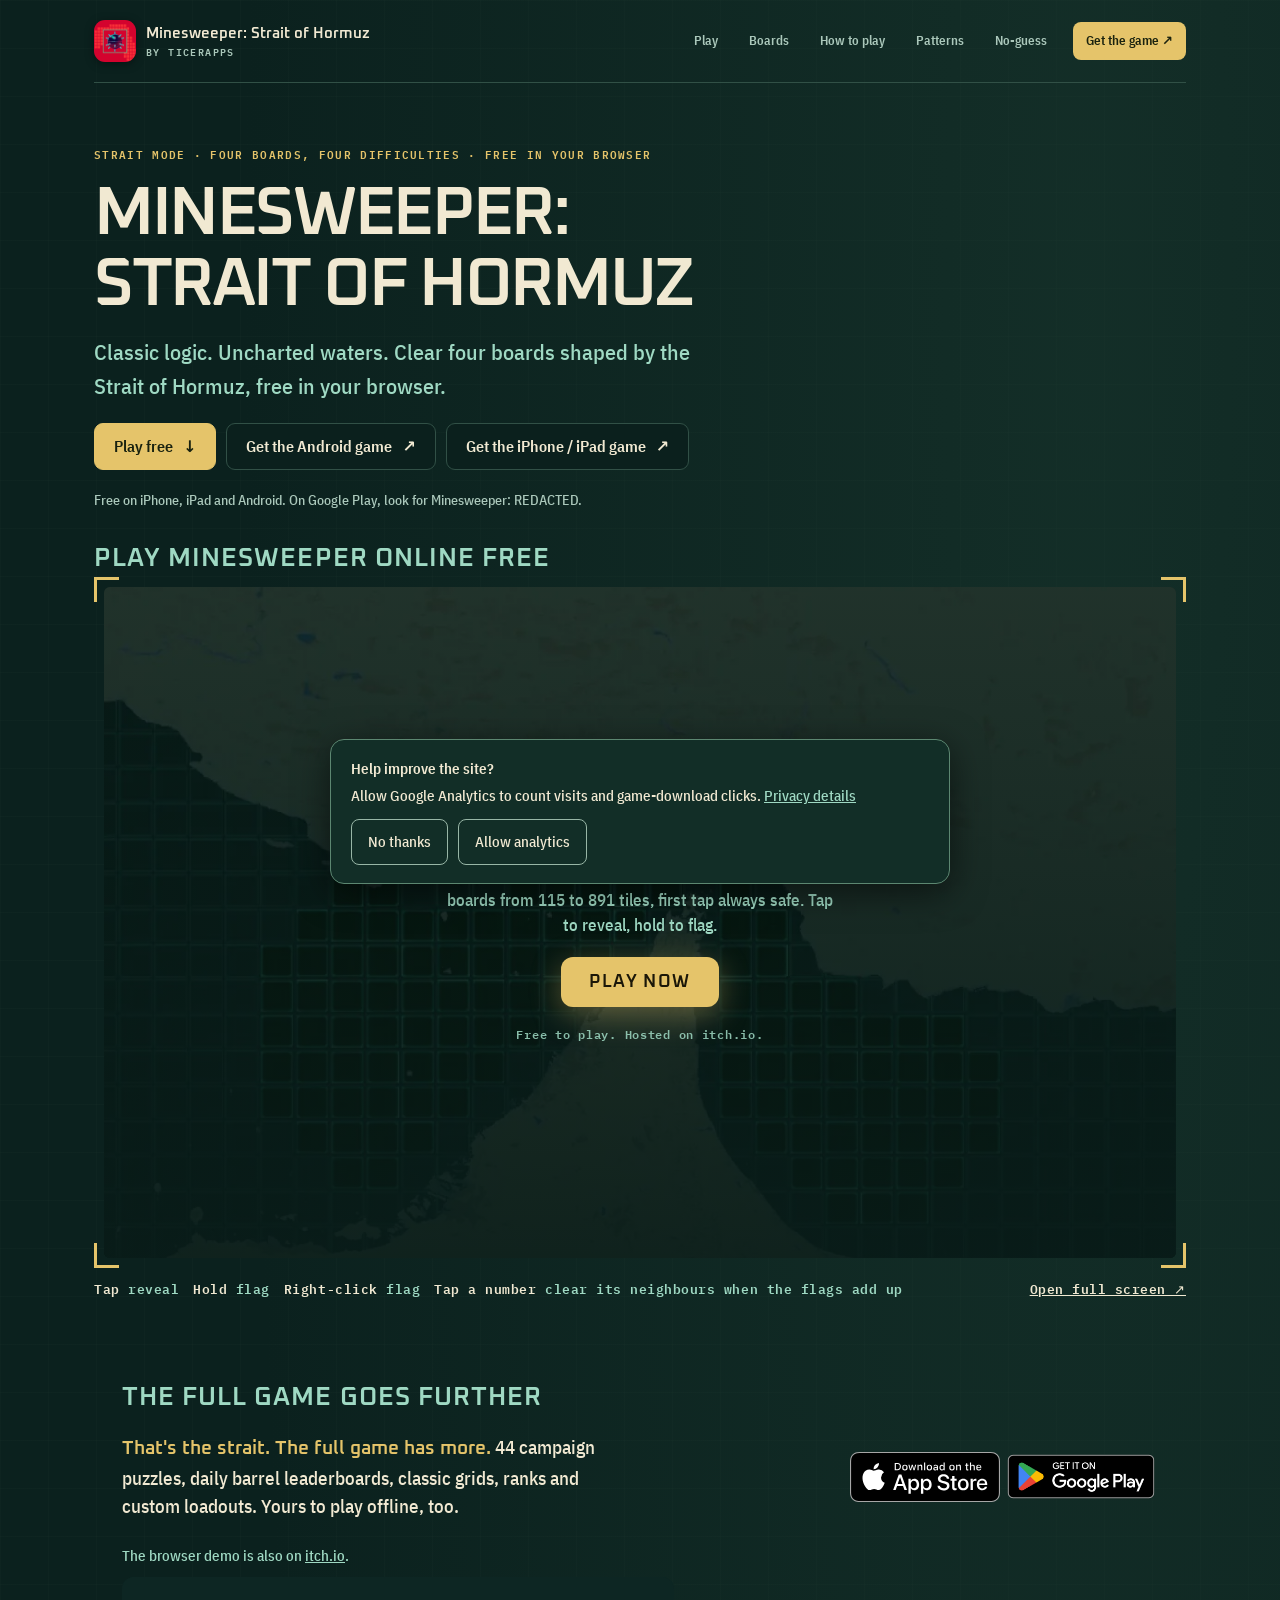
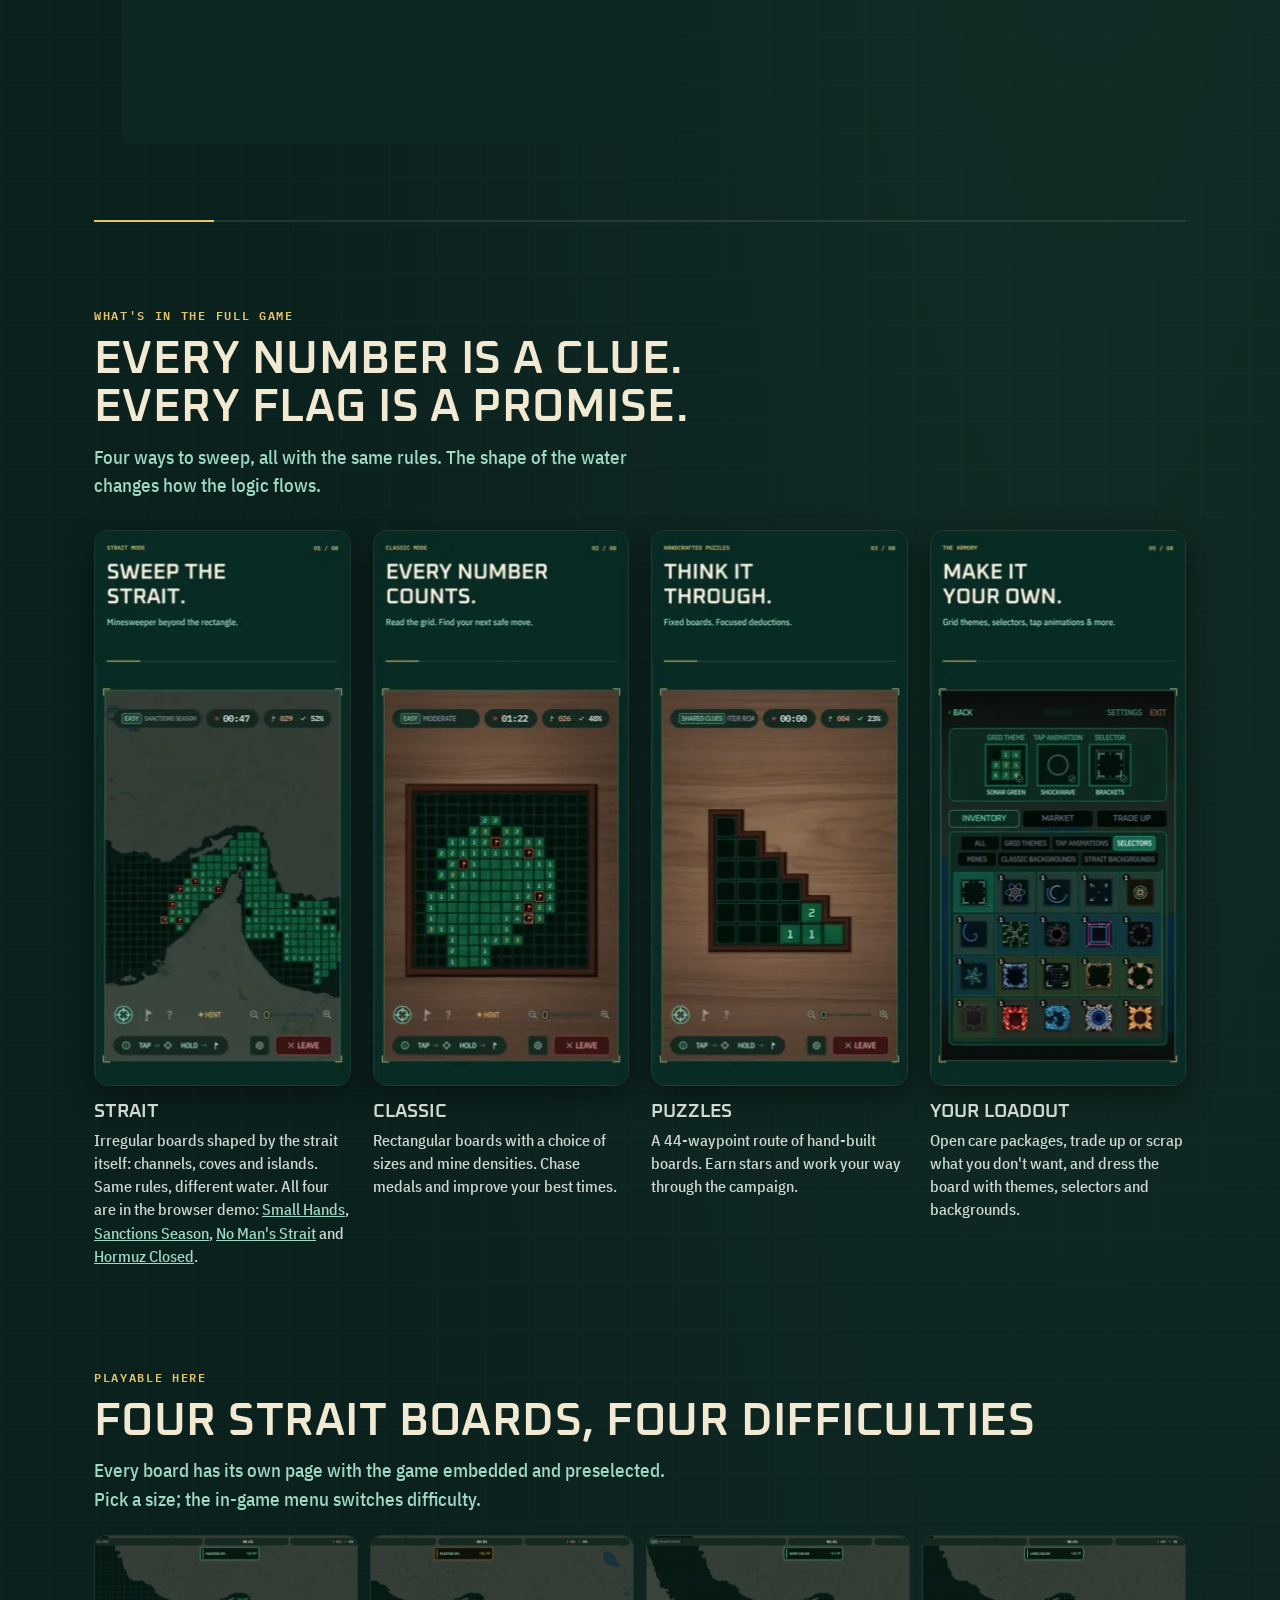
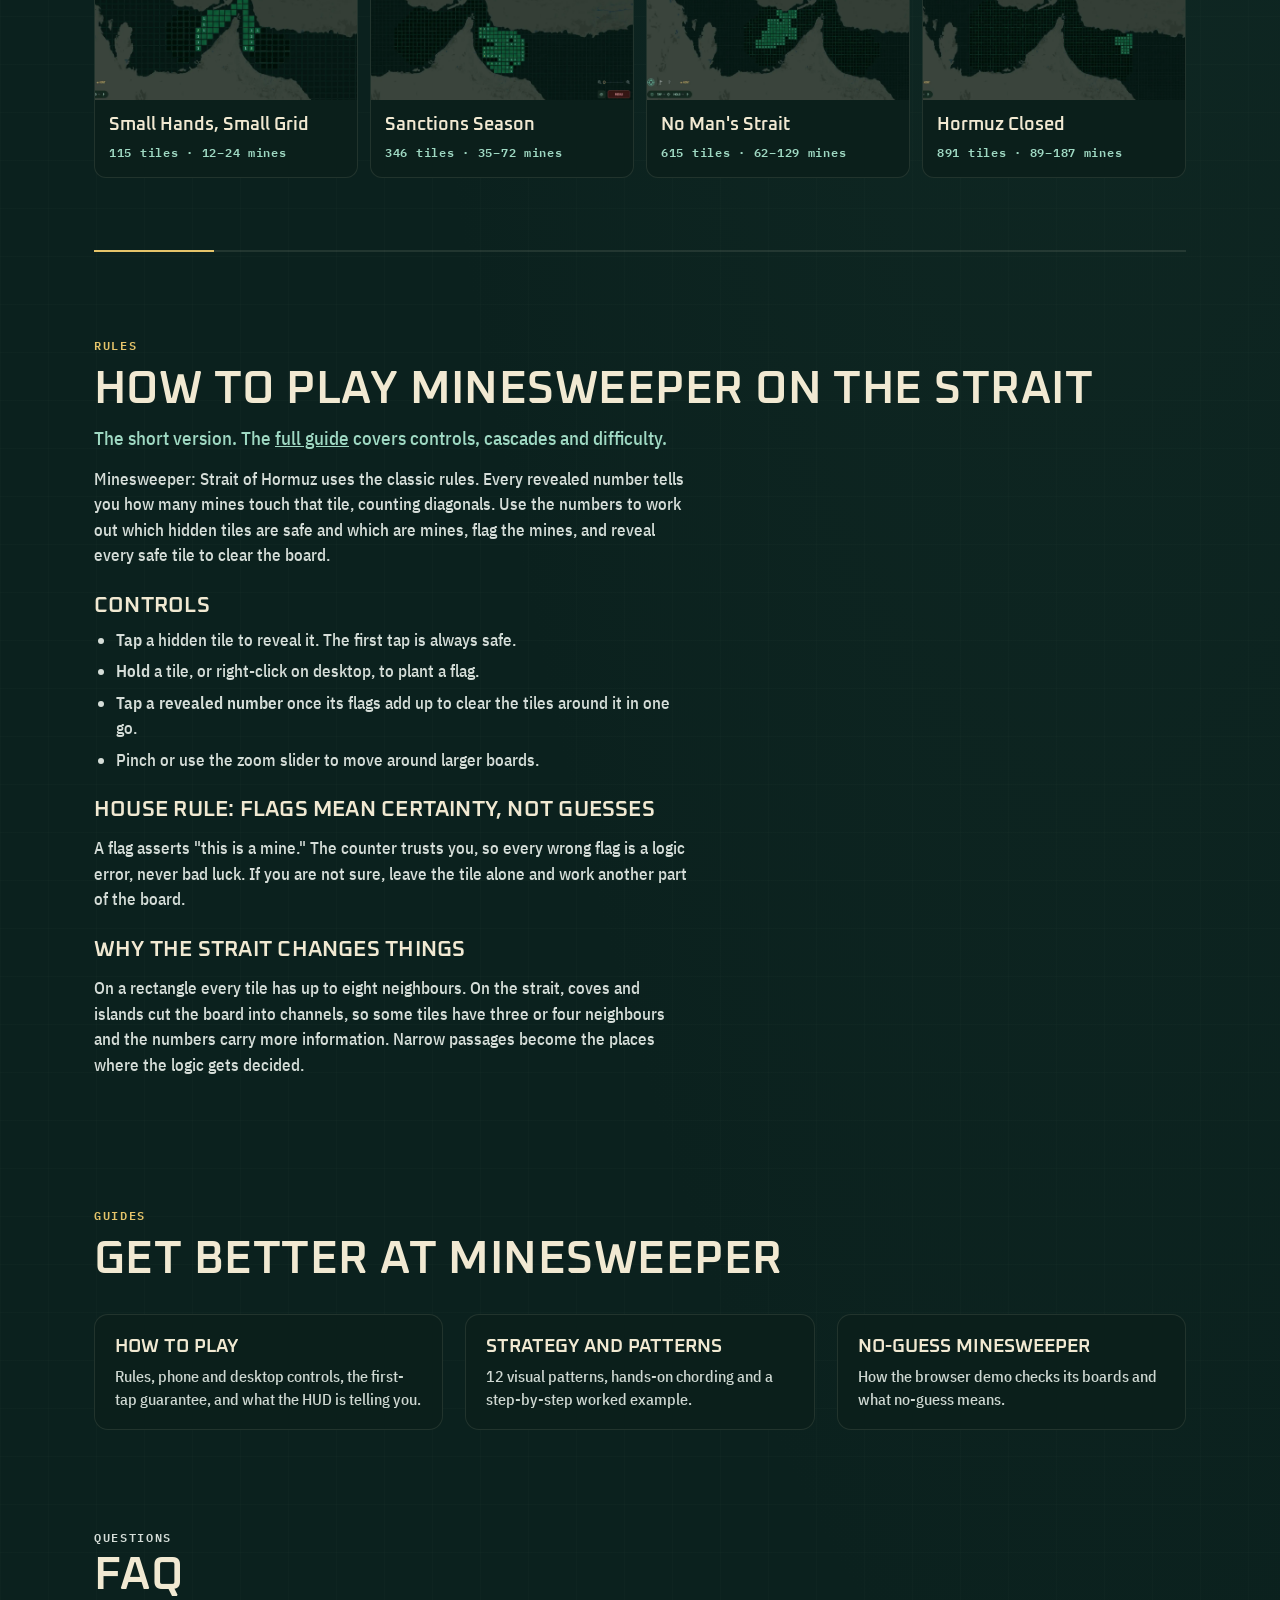
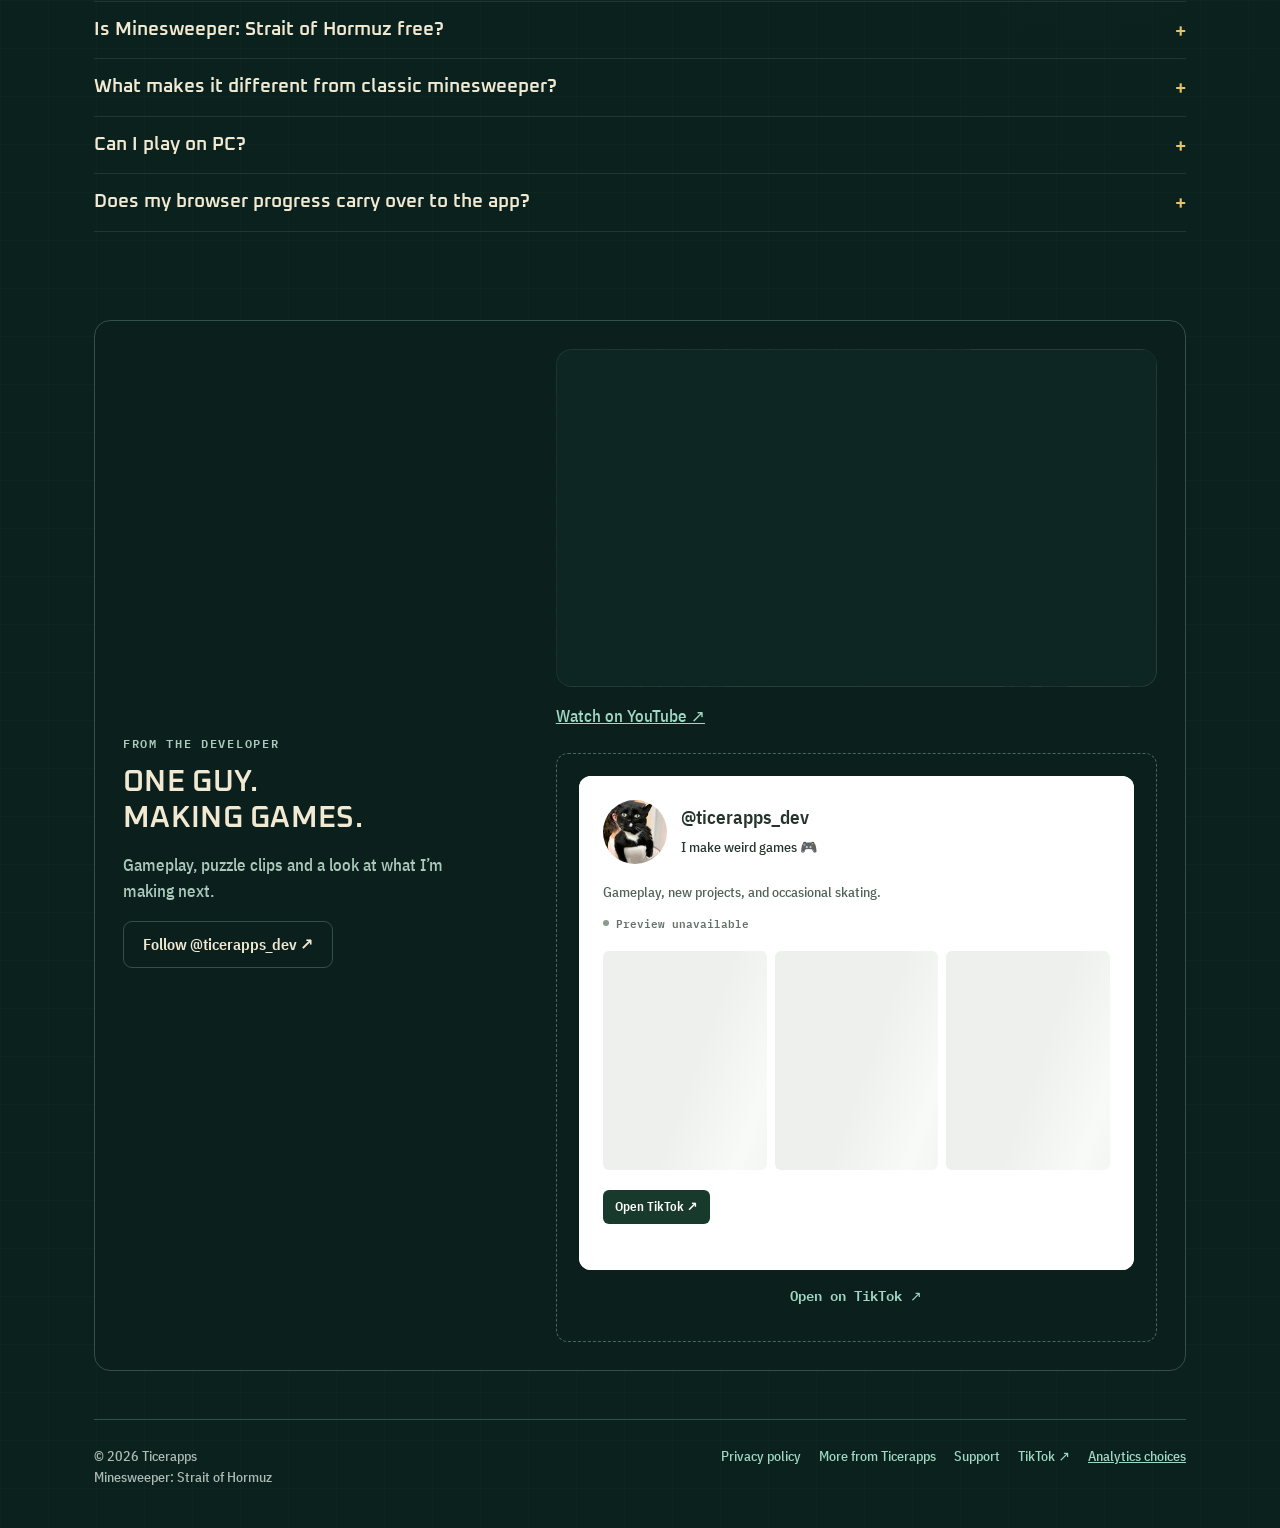
==== index.html @ 9e9d5099 "Restore live iOS downloads and add interactive strategy lessons" ====
<!doctype html>
<html lang="en">
<head>
<meta charset="utf-8">
<meta name="viewport" content="width=device-width, initial-scale=1, viewport-fit=cover">
<title>Minesweeper: Strait of Hormuz by Ticerapps – Play Free Online</title>
<meta name="description" content="Minesweeper: Strait of Hormuz is a minesweeper game with boards shaped by the real strait. Play all four strait boards free in your browser, then get the full game on iPhone, iPad or Android.">
<link rel="canonical" href="https://minesweeperstraitofhormuz.com/">
<meta name="robots" content="index, follow, max-image-preview:large">
<meta name="theme-color" content="#0d2623">
<link rel="icon" href="assets/icon-192.png" type="image/png">
<link rel="apple-touch-icon" href="assets/icon-192.png">
<meta property="og:type" content="website">
<meta property="og:site_name" content="Minesweeper: Strait of Hormuz">
<meta property="og:title" content="Minesweeper: Strait of Hormuz – Play Free Online">
<meta property="og:description" content="Minesweeper with boards shaped by the Strait of Hormuz. Play a board in your browser, then get the full game on iPhone, iPad or Android.">
<meta property="og:url" content="https://minesweeperstraitofhormuz.com/">
<meta property="og:image" content="https://minesweeperstraitofhormuz.com/assets/og-image.jpg">
<meta property="og:image:width" content="1200">
<meta property="og:image:height" content="586">
<meta name="twitter:card" content="summary_large_image">
<meta name="twitter:title" content="Minesweeper: Strait of Hormuz – Play Free Online">
<meta name="twitter:description" content="Minesweeper with boards shaped by the Strait of Hormuz. Play in your browser, then get the full game on iPhone, iPad or Android.">
<meta name="twitter:image" content="https://minesweeperstraitofhormuz.com/assets/og-image.jpg">

<meta name="google-adsense-account" content="ca-pub-9806107692884322">
<script defer src="/assets/ads.js"></script>
<link rel="preload" as="image" href="assets/demo-poster.webp" fetchpriority="high">

<script type="application/ld+json">{"@context": "https://schema.org", "@graph": [{"@type": ["VideoGame", "SoftwareApplication"], "@id": "https://minesweeperstraitofhormuz.com/#game", "name": "Minesweeper: Strait of Hormuz", "alternateName": "Minesweeper Strait of Hormuz", "url": "https://minesweeperstraitofhormuz.com/", "image": "https://minesweeperstraitofhormuz.com/assets/og-image.jpg", "description": "A minesweeper game with irregular boards shaped by the channels, coves and islands of the Strait of Hormuz, plus classic rectangular boards, a 44-puzzle route and daily and weekly challenges.", "genre": ["Puzzle", "Logic", "Board"], "gamePlatform": ["iOS", "Android", "Web browser"], "applicationCategory": "GameApplication", "operatingSystem": "iOS, Android, Web", "playMode": "SinglePlayer", "author": {"@type": "Organization", "name": "Ticerapps", "url": "https://ticerapps.github.io/"}, "publisher": {"@type": "Organization", "name": "Ticerapps"}, "offers": [{"@type": "Offer", "price": "0", "priceCurrency": "USD", "availability": "https://schema.org/InStock", "url": "https://play.google.com/store/apps/details?id=com.ticer.minesweeperstraitofhormuz", "category": "Android"}, {"@type": "Offer", "price": "0", "priceCurrency": "USD", "availability": "https://schema.org/InStock", "url": "https://btror.itch.io/minesweeper-strait-of-hormuz", "category": "Web browser"}, {"@type": "Offer", "price": "0", "priceCurrency": "USD", "availability": "https://schema.org/InStock", "url": "https://apps.apple.com/app/id6795665498", "category": "iOS"}], "sameAs": ["https://btror.itch.io/minesweeper-strait-of-hormuz", "https://play.google.com/store/apps/details?id=com.ticer.minesweeperstraitofhormuz", "https://apps.apple.com/app/id6795665498"]}, {"@type": "WebPage", "@id": "https://minesweeperstraitofhormuz.com/#webpage", "url": "https://minesweeperstraitofhormuz.com/", "name": "Minesweeper: Strait of Hormuz by Ticerapps \u2013 Play Free Online", "isPartOf": {"@id": "https://minesweeperstraitofhormuz.com/#website"}, "about": {"@id": "https://minesweeperstraitofhormuz.com/#game"}, "primaryImageOfPage": "https://minesweeperstraitofhormuz.com/assets/og-image.jpg", "breadcrumb": {"@id": "https://minesweeperstraitofhormuz.com/#breadcrumb"}}, {"@type": "BreadcrumbList", "@id": "https://minesweeperstraitofhormuz.com/#breadcrumb", "itemListElement": [{"@type": "ListItem", "position": 1, "name": "Home", "item": "https://minesweeperstraitofhormuz.com/"}]}, {"@type": "WebSite", "@id": "https://minesweeperstraitofhormuz.com/#website", "url": "https://minesweeperstraitofhormuz.com/", "name": "Minesweeper: Strait of Hormuz", "publisher": {"@type": "Organization", "name": "Ticerapps"}}, {"@type": "FAQPage", "mainEntity": [{"@type": "Question", "name": "Is Minesweeper: Strait of Hormuz free?", "acceptedAnswer": {"@type": "Answer", "text": "Yes. The browser board on this page is free, and the full game is a free download on iPhone, iPad and Android. The mobile game shows ads between matches, with a one-time Remove Ads purchase and optional cosmetics."}}, {"@type": "Question", "name": "What makes it different from classic minesweeper?", "acceptedAnswer": {"@type": "Answer", "text": "Strait mode plays on irregular boards shaped by the real coastline of the Strait of Hormuz. The rules are the same as classic minesweeper, but the shape of the water changes how the logic flows. Classic rectangular boards are included too."}}, {"@type": "Question", "name": "Can I play Minesweeper: Strait of Hormuz on PC?", "acceptedAnswer": {"@type": "Answer", "text": "All four strait boards run in any modern desktop or mobile browser on this page. The full game with classic boards, puzzles and challenges is available on Google Play and the App Store."}}]}]}</script>
<style>
:root{
  --bg:#0d2623;--bg-deep:#091c19;--panel:#0b1f1b;--line:rgba(236,228,205,.10);
  --cream:#f1e9d2;--mint:#9fd9c3;--gold:#e5c46a;--flag:#ff6a3d;--alert:#c84b3a;
  --display:"Oxanium",system-ui,sans-serif;
  --body:"IBM Plex Sans Condensed","Arial Narrow",system-ui,sans-serif;
  --mono:"IBM Plex Mono",ui-monospace,Menlo,monospace;
  color-scheme:dark;
}
*{box-sizing:border-box}
html{scroll-behavior:smooth}
body{margin:0;background:var(--bg);color:var(--cream);font-family:var(--body);font-size:17px;line-height:1.5;
  background-image:linear-gradient(rgba(159,217,195,.045) 1px,transparent 1px),linear-gradient(90deg,rgba(159,217,195,.045) 1px,transparent 1px);background-size:36px 36px}
a{color:var(--mint)}
img{max-width:100%;height:auto}
.wrap{max-width:1040px;margin:0 auto;padding-inline:16px}
h1,h2,h3{font-family:var(--display);text-wrap:balance;margin:0;line-height:1.05;letter-spacing:.01em}
.eyebrow{font-family:var(--mono);font-size:12px;letter-spacing:.14em;text-transform:uppercase;color:var(--gold);font-weight:600}
.rule{height:2px;background:var(--line);position:relative;margin:28px 0}
.rule::before{content:"";position:absolute;left:0;top:0;width:120px;height:2px;background:var(--gold)}
.skip{position:absolute;left:-999px;top:0;background:var(--gold);color:#000;padding:8px 12px}
.skip:focus{left:16px;z-index:10}

.top{display:flex;align-items:center;justify-content:space-between;gap:16px;padding-block:14px;border-bottom:1px solid var(--line)}
.brand{display:flex;align-items:center;gap:12px;text-decoration:none;color:var(--cream)}
.brand img{width:40px;height:40px;border-radius:9px;box-shadow:0 2px 10px rgba(0,0,0,.4)}
.brand b{font-family:var(--display);font-size:17px;line-height:1.1;display:block}
.brand small{font-family:var(--mono);font-size:11px;letter-spacing:.12em;color:var(--mint);text-transform:uppercase}
.nav{display:flex;gap:18px;font-family:var(--mono);font-size:12px;letter-spacing:.1em;text-transform:uppercase}
.nav a{color:var(--cream);text-decoration:none;opacity:.8}
.nav a:hover,.nav a:focus-visible{opacity:1;color:var(--gold);outline:none}
@media (max-width:600px){.nav{display:none}}

.hero{padding-block:40px 20px}
.hero h1{font-size:clamp(40px,7vw,78px);font-weight:700;text-transform:uppercase}
.h2-inline{font-size:clamp(20px,2.6vw,26px);text-transform:uppercase;letter-spacing:.04em;color:var(--mint);margin:22px 0 4px;grid-column:1/-1}
.hero p.lead{font-size:clamp(18px,2.4vw,23px);color:var(--mint);margin:14px 0 0;max-width:40ch}

/* game frame */
.game{margin-top:26px}
.bracket{position:relative;padding:10px}
.bracket::before,.bracket::after,.bracket i::before,.bracket i::after{content:"";position:absolute;width:22px;height:22px;border:3px solid var(--gold);pointer-events:none}
.bracket::before{left:0;top:0;border-right:0;border-bottom:0}
.bracket::after{right:0;top:0;border-left:0;border-bottom:0}
.bracket i::before{left:0;bottom:0;border-right:0;border-top:0}
.bracket i::after{right:0;bottom:0;border-left:0;border-top:0}
.frame{position:relative;background:var(--bg-deep);border-radius:6px;overflow:hidden;aspect-ratio:750/470;max-width:100%}
@media (max-width:700px){.frame{aspect-ratio:auto;height:min(78vh,620px)}}
.frame iframe{position:absolute;inset:0;width:100%;height:100%;border:0;display:block;background:var(--bg-deep)}
.poster{position:absolute;inset:0;display:flex;flex-direction:column;align-items:center;justify-content:center;gap:18px;background:center/cover no-repeat url("assets/demo-poster.webp");text-align:center;padding:24px}
.poster::before{content:"";position:absolute;inset:0;background:linear-gradient(180deg,rgba(9,28,25,.35),rgba(9,28,25,.85))}
.poster>*{position:relative}
.poster h2{font-size:clamp(22px,4vw,34px);text-transform:uppercase}
.poster p{margin:0;color:var(--mint);max-width:44ch}
.play{font:700 18px/1 var(--display);letter-spacing:.08em;text-transform:uppercase;background:var(--gold);color:#1b1708;border:0;border-radius:12px;padding:16px 28px;cursor:pointer;box-shadow:0 8px 30px rgba(229,196,106,.35)}
.play:hover,.play:focus-visible{background:#f0d57f;outline:none}
.play:focus-visible{box-shadow:0 0 0 3px var(--mint)}
.poster small{font-family:var(--mono);font-size:12px;letter-spacing:.06em;color:var(--mint);opacity:.85}
.under{display:flex;justify-content:space-between;align-items:center;gap:12px;flex-wrap:wrap;margin-top:12px;font-family:var(--mono);font-size:13px;letter-spacing:.04em;color:var(--mint)}
.under a{color:var(--cream)}
.under .legend{display:flex;gap:14px;flex-wrap:wrap}
.under .legend b{color:var(--cream);font-weight:600}

/* store */
.cta{margin-top:34px;display:grid;gap:18px;grid-template-columns:1fr auto;align-items:center}
@media (max-width:720px){.cta{grid-template-columns:1fr}}
.cta p{margin:0;font-size:19px;max-width:50ch}
.cta p b{color:var(--gold);font-family:var(--display)}
.badges{display:flex;gap:4px;flex-wrap:wrap;align-items:center}
.itch{grid-column:1/-1;margin-top:6px}
.itch p{font-size:15px;margin:0 0 10px;color:var(--mint)}
.itch iframe{display:block;border:0;max-width:100%;border-radius:8px;background:var(--panel)}
.store-badge{display:inline-flex;align-items:center}
.store-badge img{display:block;height:50px;width:auto;max-width:none;flex:none}
.store-badge img[src$=".png"]{width:168px;height:65px;margin:-7px}
.store-badge:focus-visible{outline:2px solid var(--gold);outline-offset:2px;border-radius:8px}

section{padding-block:44px}
section h2{font-size:clamp(30px,5vw,46px);text-transform:uppercase;margin-top:6px}
.sub{color:var(--mint);font-size:19px;margin:10px 0 0;max-width:60ch}
.prose{max-width:66ch;color:#d5ddd8}
.prose p{margin:14px 0 0}
.prose h3{font-size:22px;text-transform:uppercase;margin-top:26px;color:var(--cream)}
.prose ol,.prose ul{margin:10px 0 0;padding-left:22px}
.prose li{margin-top:6px}
.feat{display:grid;gap:22px;grid-template-columns:repeat(auto-fit,minmax(200px,1fr));margin-top:30px}
.feat figure{margin:0;display:flex;flex-direction:column;gap:12px}
.feat img{width:100%;border-radius:14px;border:1px solid var(--line);box-shadow:0 10px 30px rgba(0,0,0,.45)}
.feat figcaption b{display:block;font-family:var(--display);font-size:19px;text-transform:uppercase;margin-bottom:3px}
.feat figcaption{color:#cfd8d2;font-size:16px;line-height:1.45}
.guides a{display:block;border:1px solid var(--line);background:var(--panel);border-radius:14px;padding:18px 20px;color:#cfd8d2;text-decoration:none;font-size:16px;line-height:1.45}
.guides a b{display:block;font-family:var(--display);font-size:19px;text-transform:uppercase;color:var(--cream);margin-bottom:4px}
.guides a:hover b{color:var(--gold)}
.faq details{border-top:1px solid var(--line);padding:14px 0}
.faq details:last-child{border-bottom:1px solid var(--line)}
.faq summary{cursor:pointer;font-family:var(--display);font-size:19px;list-style:none;display:flex;justify-content:space-between;gap:12px}
.faq summary::after{content:"+";color:var(--gold);font-family:var(--mono)}
.faq details[open] summary::after{content:"–"}
.faq p{margin:10px 0 0;color:#d5ddd8;max-width:70ch}
.boards{list-style:none;padding:0;margin:22px 0 0;display:grid;gap:12px;grid-template-columns:repeat(auto-fit,minmax(220px,1fr))}
.boards a{display:block;background:var(--panel);border:1px solid var(--line);border-radius:12px;overflow:hidden;text-decoration:none;color:inherit}
.boards a:hover,.boards a:focus-visible{border-color:var(--gold);outline:none}
.boards img{display:block;width:100%;height:auto;aspect-ratio:750/470;object-fit:cover}
.boards div{padding:12px 14px}
.boards b{display:block;font-family:var(--display);font-size:18px;color:var(--cream)}
.boards span{font-family:var(--mono);font-size:12px;letter-spacing:.06em;color:var(--mint)}
.ad{margin:28px auto 0;max-width:980px}
.ad.pending{height:0;margin:0 auto;overflow:hidden}
.ad ins{margin:0 auto}
.adsbygoogle[data-ad-status="unfilled"]{display:none!important}
footer{border-top:1px solid var(--line);padding-block:26px 40px;font-size:14px;color:#aebbb4;display:flex;justify-content:space-between;gap:16px;flex-wrap:wrap}
footer nav{display:flex;gap:16px;flex-wrap:wrap}
footer a{color:var(--mint);text-decoration:none}
footer a:hover{text-decoration:underline}
@media (prefers-reduced-motion:reduce){html{scroll-behavior:auto}}
</style>

<style id="embed-loading-styles">
.embed-shell{position:relative;isolation:isolate;overflow:hidden;border-radius:12px;background:#0d2623}.embed-placeholder{position:absolute;inset:0;z-index:2;opacity:1;transition:opacity .25s ease;background:#0d2623}.embed-live{position:absolute;inset:0;z-index:1;opacity:0;pointer-events:none;transition:opacity .25s ease}.embed-shell.is-ready .embed-live{opacity:1;pointer-events:auto}.embed-shell.is-ready .embed-placeholder{opacity:0;pointer-events:none;visibility:hidden;transition:opacity .25s ease,visibility 0s .25s}.embed-shell.is-ready .embed-placeholder *{animation:none}.embed-live iframe{display:block;border:0;max-width:100%;width:100%;height:100%;background:#0d2623}.embed-status{display:flex;align-items:center;gap:7px;font:500 11px/1.4 var(--mono);color:#abc8bb;min-height:16px}.loading-dot{width:6px;height:6px;flex:none;border-radius:50%;background:#e5c46a;animation:embed-pulse 1.2s ease-in-out infinite}.embed-shell.is-unavailable .loading-dot{animation:none;background:#889d92}.placeholder-link{display:inline-block;width:max-content;max-width:100%;padding:9px 12px;border-radius:6px;background:#e5c46a;color:#13291d!important;font:600 13px/1.3 var(--body);text-decoration:none}.itch{min-width:0}.itch-shell{width:100%;max-width:552px;height:167px}.itch-card{display:flex;gap:16px;padding:16px;border:1px solid #315046;border-radius:8px;text-align:left;align-items:center}.itch-card>img{width:112px;height:112px;object-fit:cover;border-radius:6px;flex:none}.itch-card>div{min-width:0;display:grid;gap:6px}.itch-card strong{font:600 19px/1.2 var(--body);color:#9fd9c3}.embed-byline{font-size:12px;color:#abc8bb}.itch-card .embed-status{font-size:10px}.itch-card .placeholder-link{padding:6px 10px;font-size:12px}.youtube-card{display:flex;align-items:center;justify-content:center;flex-direction:column;gap:10px;padding:16px;text-align:center;background:linear-gradient(#08231ce6,#08231ce6),url('/assets/demo-poster.webp') center/cover}.youtube-card strong{font:600 clamp(13px,2vw,21px)/1.3 var(--display);max-width:25ch}.youtube-card>a{font-size:11px}.youtube-card .video-play{width:48px;height:48px;font-size:28px}.youtube-preview .embed-live iframe{position:absolute;inset:0}.tiktok-shell#tiktok-slot{height:494px;min-height:0;background:#fff}.tiktok-shell .embed-live{overflow:auto}.tiktok-shell .embed-live iframe{background:#fff}.tiktok-card{padding:24px;background:#fff;color:#25352d;text-align:left}.profile-heading{display:flex;align-items:center;gap:14px}.profile-heading img{border-radius:50%;flex:none}.profile-heading>div{display:grid;gap:7px;min-width:0}.profile-heading strong{font:600 19px/1.25 var(--body);overflow-wrap:anywhere}.profile-heading span{font-size:14px}.tiktok-card p{font-size:14px!important;line-height:1.5;color:#526358!important;margin:18px 0 12px!important}.tiktok-card .embed-status{color:#62716a}.tiktok-card .loading-dot{background:#6c8c78}.preview-tiles{display:grid;grid-template-columns:repeat(3,1fr);gap:8px;margin:20px 0}.preview-tiles i{display:block;aspect-ratio:3/4;border-radius:6px;background:linear-gradient(110deg,#edf0ed 30%,#f8faf8 48%,#edf0ed 66%);background-size:220% 100%;animation:embed-pulse 1.8s ease-in-out infinite}.is-unavailable .preview-tiles i{animation:none}.tiktok-card .placeholder-link{background:#183a2d;color:#fff!important}
html:not(.js) #playBtn{display:none}.embed-shell:not([data-state="loading"]) .loading-dot,.embed-shell:not([data-state="loading"]) .preview-tiles i{animation:none}
@keyframes embed-pulse{50%{opacity:.3}}@keyframes embed-shimmer{to{background-position:-220% 0}}@media(max-width:580px){.tiktok-shell#tiktok-slot{height:420px}.itch-card{gap:12px;padding:12px}.itch-card>img{width:72px;height:92px;object-fit:contain}.itch-card strong{font-size:15px}.tiktok-card{padding:18px}.profile-heading img{width:48px;height:48px}.profile-heading strong{font-size:16px}.profile-heading span{font-size:12px}.youtube-card{gap:7px}.youtube-card .video-play{width:32px;height:32px;font-size:22px}.youtube-card .embed-status{font-size:9px}}@media(prefers-reduced-motion:reduce){.embed-shell *{animation:none!important;transition:none!important}}

html:not(.js) .embed-status{display:none}
</style>
<script defer src="/assets/embeds.js"></script>

<!-- shared-style:start --><script>document.documentElement.classList.add("js");</script><link rel="preload" href="/assets/fonts/hormuz-display.woff2" as="font" type="font/woff2" crossorigin><link rel="preload" href="/assets/fonts/hormuz-body-medium.woff2" as="font" type="font/woff2" crossorigin><style>/* Self-hosted OFL font subsets. Optional display prevents late font swaps. */
@font-face{font-family:"Hormuz Web Display";src:url('/assets/fonts/hormuz-display.woff2') format('woff2');font-weight:600 700;font-display:optional}
@font-face{font-family:'Hormuz Web Sans';src:url('/assets/fonts/hormuz-body-medium.woff2') format('woff2');font-weight:400 500;font-display:optional}
@font-face{font-family:'Hormuz Web Sans';src:url('/assets/fonts/hormuz-body-semibold.woff2') format('woff2');font-weight:600 700;font-display:optional}
@font-face{font-family:'Hormuz Web Mono';src:url('/assets/fonts/hormuz-mono.woff2') format('woff2');font-weight:400 700;font-display:optional}
/* Shared navigation, landing-page refinements and illustrated field guide. */
:root{--display:"Hormuz Web Display",system-ui,sans-serif;--body:"Hormuz Web Sans","Arial Narrow",system-ui,sans-serif;--mono:"Hormuz Web Mono",ui-monospace,Menlo,monospace;--ink-soft:#abc8bb;--surface:#0b201d;--edge:#315046;--radius:16px}
html{scroll-padding-top:110px}
body{font-family:var(--body);background-color:#0b211e;background-image:radial-gradient(ellipse at 85% 5%,#20423666,transparent 55%),linear-gradient(#9fd9c305 1px,transparent 1px),linear-gradient(90deg,#9fd9c305 1px,transparent 1px);background-size:auto,48px 48px,48px 48px}
.wrap{max-width:1140px;padding-inline:24px}
a,button,summary{-webkit-tap-highlight-color:transparent}
:focus-visible{outline:3px solid var(--gold);outline-offset:5px}
button{font:inherit;cursor:pointer}button:disabled{cursor:default}
[hidden]{display:none!important}
.top.site-header{position:relative;z-index:20;display:flex;flex-wrap:wrap;align-items:center;gap:20px;padding:20px 0;margin:0 0 24px;border-bottom:1px solid var(--edge)}
.site-header .brand{min-width:0;gap:10px;flex:1 1 240px}
.site-header .brand img{width:42px;height:42px;flex:none;border-radius:11px}
.site-header .brand b{font-family:var(--display);font-size:15px;line-height:1.4;letter-spacing:0;max-width:260px}
.site-header .brand small{display:block;font:500 10px/1.5 var(--mono);letter-spacing:.14em;color:var(--ink-soft)}
.site-nav{display:flex;align-items:center;gap:5px;flex-wrap:wrap}
.site-nav a{font:600 13px/1.4 var(--body);padding:10px 13px;border-radius:8px;text-decoration:none;color:var(--ink-soft);white-space:nowrap}
.site-nav a:hover,.site-nav a[aria-current="page"]{background:#9fd9c310;color:var(--cream)}
.site-nav a.nav-download{background:var(--gold);color:#1b230f;margin-left:8px}
.menu-toggle{display:none;border:1px solid var(--edge);border-radius:8px;background:var(--surface);color:var(--cream);padding:10px 14px;font:600 14px var(--body)}
.hero{padding-top:28px!important}
.hero h1{font-size:clamp(36px,6vw,68px)!important;max-width:900px;letter-spacing:-.035em}
.hero .eyebrow{font-size:11px;letter-spacing:.12em;margin-bottom:16px}
.hero p.lead{font-size:clamp(18px,2vw,22px);max-width:640px;margin-bottom:20px;line-height:1.55}
.hero-actions,.download-actions{display:flex;align-items:center;gap:10px;flex-wrap:wrap;margin:20px 0}
.action-primary,.action-secondary{display:inline-flex;align-items:center;justify-content:center;gap:10px;min-height:46px;padding:12px 19px;border-radius:9px;font:600 16px/1.3 var(--body);text-decoration:none;border:1px solid var(--edge)}
.action-primary{background:var(--gold);color:#19220f;border-color:var(--gold)}
.action-secondary{background:var(--surface);color:var(--cream)}
.action-primary:hover{background:#f3d681}.action-secondary:hover{border-color:var(--mint)}
.availability{color:var(--ink-soft);font-size:14px;margin:0!important}
.download-strip{display:flex;align-items:center;justify-content:space-between;gap:24px;background:linear-gradient(110deg,#17382f,#102a24);border:1px solid var(--edge);border-radius:var(--radius);padding:24px;margin:40px 0}
.download-strip h2{margin:0;font-size:22px;line-height:1.25;text-transform:none}
.download-strip p{font-size:16px;color:var(--ink-soft);max-width:48ch;margin:8px 0 0}
.download-strip .download-actions{margin:0;flex-shrink:0}
.download-strip>div{min-width:0;flex:1}.download-strip .download-actions a{font-size:15px;padding:11px 14px}.download-strip small{display:block;margin-top:8px;color:var(--ink-soft)}
.social-section{display:grid;grid-template-columns:.8fr 1.2fr;gap:32px;align-items:center;margin:44px 0;border:1px solid var(--edge);border-radius:var(--radius);padding:28px;background:var(--surface)}
.social-section h2{font-size:30px;margin:6px 0 14px;line-height:1.2}
.social-section p{color:var(--ink-soft);max-width:40ch}.social-preview{min-width:0;text-align:center;border:1px dashed #47675a;border-radius:12px;padding:22px}
.social-preview .embed-notice{font-size:13px;margin:12px auto;max-width:38ch}.social-preview blockquote{min-width:0!important;margin:0!important}
.social-preview iframe{max-width:100%!important}.social-preview .social-handle{display:block;margin:14px 0;text-decoration:none;font-family:var(--mono);font-size:14px}
.site-footer{align-items:flex-start;margin-top:48px;border-top:1px solid var(--edge)}
.site-footer nav{display:flex;gap:18px;flex-wrap:wrap}.site-footer p{margin:0}.text-button{border:0;background:none;color:var(--mint);text-decoration:underline;padding:0;font:inherit}
.guide-intro{display:grid;grid-template-columns:1.15fr .85fr;gap:36px;align-items:center;padding:20px 0 28px}
.guide-intro h1{font-size:clamp(34px,5vw,56px);letter-spacing:-.025em;line-height:1.08}
.guide-intro .lead{font-size:19px;max-width:45ch;line-height:1.6}
.guide-kicker{color:var(--gold);font:500 11px var(--mono);letter-spacing:.15em;text-transform:uppercase;margin-bottom:14px}
.pattern-legend{display:flex;gap:10px 18px;flex-wrap:wrap;font-size:14px;color:var(--ink-soft);margin:20px 0}
.legend-safe{color:#b3eacc}.legend-mine{color:#ffa67d}.pattern-note{font-size:15px;color:var(--ink-soft);padding:16px 20px;border-left:2px solid var(--gold);background:#e5c46a06;max-width:76ch}
.guide-jump{display:flex;flex-wrap:wrap;gap:8px;margin:24px 0 30px}.guide-jump a{border:1px solid var(--edge);border-radius:30px;padding:7px 13px;font-size:14px;text-decoration:none}
.pattern-cards{display:grid;grid-template-columns:repeat(2,minmax(0,1fr));gap:18px}
.pattern-card{background:var(--surface);border:1px solid var(--edge);border-radius:var(--radius);padding:24px;min-width:0;scroll-margin-top:22px}
.pattern-card .pattern-group{margin:0 0 8px;color:var(--gold);font:500 10px var(--mono);letter-spacing:.1em;text-transform:uppercase}
.pattern-card h2{font-size:23px;margin:0;line-height:1.25;text-transform:none;letter-spacing:0}
.pattern-card p{font-size:17px;line-height:1.5;color:var(--ink-soft)}
.pattern-stage{display:flex;justify-content:center;align-items:center;min-height:202px;padding:22px 8px;margin:18px 0;background:radial-gradient(ellipse,#163e3055,transparent 70%);border-block:1px solid #9fd9c30b;overflow:hidden}
.pattern-board{display:grid;grid-template-columns:repeat(var(--cols),minmax(0,46px));gap:4px;width:max-content;max-width:100%}
.pattern-cell{width:46px;height:46px;border-radius:5px;display:grid;place-items:center;font:600 22px/1 var(--mono);box-sizing:border-box}
.pattern-cell.covered{background:linear-gradient(140deg,#235c47,#153e32);border:1px solid #538870;box-shadow:inset 2px 2px #7ab89524,inset -2px -2px #0003;color:#add1be}
.pattern-cell.clue{background:#12342a;border:1px solid #234c3e;color:#b8ddeb}
.pattern-cell.clue.n2{color:#a8d9a2}.pattern-cell.clue.n3{color:#f1d486}.pattern-cell.clue.n4{color:#ddaff7}
.pattern-cell.outside{background:repeating-linear-gradient(135deg,transparent,transparent 5px,#9fd9c308 5px,#9fd9c308 6px);border:1px dashed #9fd9c312;color:transparent}
.pattern-cell.flag,.pattern-board.show-answer .answer-mine{background:#4b3024;border:1px solid #d9865e;color:#ffb58e}
.pattern-board.show-answer .answer-safe{background:#315544;border:2px solid #b3eacc;color:#c7f3d9}
.pattern-board .answer-symbol{display:none}.pattern-board.show-answer .answer-symbol{display:inline}.pattern-board.show-answer .answer-marked .hidden-symbol{display:none}
.pattern-card details{border-top:1px solid var(--edge);padding-top:14px}.pattern-card summary{cursor:pointer;color:var(--mint);font-size:16px}.pattern-card details p{font-size:16px}
.pattern-card details[open] summary{margin-bottom:8px}
.pattern-answer{display:flex;align-items:center;justify-content:space-between;gap:12px}
.pattern-answer button{padding:8px 12px;border:1px solid #52745e;border-radius:7px;background:#153c30;color:var(--cream);font-size:14px}.pattern-answer small{color:var(--ink-soft);font-size:12px}
.quiz{border:1px solid #6f7345;border-radius:var(--radius);background:linear-gradient(140deg,#243a2a,#10251e);padding:24px;text-align:center}
.quiz h2{font-size:21px;margin:0 0 18px;text-transform:none}.quiz .pattern-board{margin:auto}.quiz .pattern-cell.covered:hover{border-color:var(--gold);transform:translateY(-2px)}
.quiz-feedback{font-size:16px;min-height:48px;margin:18px 0 0!important;color:var(--ink-soft)}
.guide-end{display:grid;grid-template-columns:1fr 1fr;gap:24px;margin:34px 0}.guide-end h2{font-size:22px;text-transform:none;margin:0 0 10px}.guide-end p{font-size:17px;color:var(--ink-soft)}
.policy-head{max-width:760px}.privacy-short{background:var(--surface);border:1px solid var(--edge);border-radius:12px;padding:20px;margin:24px 0}.privacy-short p{margin:0}.policy-links{display:flex;gap:16px;flex-wrap:wrap}
@media(min-width:900px){.hero .game{margin-top:34px}.hero>.cta{padding:28px}}
@media(max-width:800px){.site-header .brand{flex:1}.site-header .brand b{max-width:235px}.js .menu-toggle{display:block}.site-nav{width:100%;padding-top:10px;border-top:1px solid var(--edge);gap:6px}.js .site-nav:not(.is-open){display:none}.site-nav a{padding:12px 14px;flex:1 0 auto;text-align:center}.site-nav a.nav-download{margin-left:0}.top.site-header{gap:12px;margin-bottom:18px;padding:16px 0}.guide-intro{grid-template-columns:1fr;gap:22px}.quiz{max-width:480px;width:100%;justify-self:center}.social-section{grid-template-columns:1fr}.download-strip{align-items:flex-start;flex-direction:column}.pattern-card{padding:20px}}
@media(max-width:580px){.wrap{padding-inline:18px}.site-header .brand b{max-width:190px;font-size:13px}.site-header .brand img{width:36px;height:36px}.site-header .brand small{font-size:9px}.menu-toggle{padding:9px 11px}.hero{padding-top:14px!important}.hero h1{font-size:36px!important}.hero .eyebrow{font-size:10px;line-height:1.8}.hero-actions a{flex:1 1 auto}.pattern-cards{grid-template-columns:1fr}.guide-end{grid-template-columns:1fr}.social-section{padding:20px}.social-preview{padding:16px 10px}.download-strip{padding:22px}.guide-intro{padding-top:12px}.guide-jump{gap:7px}.guide-jump a{font-size:13px}.site-footer{display:block}.site-footer nav{margin-top:18px}}
@media(prefers-reduced-motion:reduce){*,*::before,*::after{scroll-behavior:auto!important;animation:none!important;transition:none!important}}
.analytics-choice{position:fixed;z-index:1000;bottom:16px;left:16px;right:16px;margin:auto;max-width:620px;padding:18px 20px;background:#122e27;border:1px solid #5c8771;border-radius:14px;box-shadow:0 8px 35px #0008;font-size:15px}.analytics-choice[hidden]{display:none}.analytics-choice p{margin:4px 0 12px;line-height:1.45}.analytics-actions{display:flex;gap:10px;flex-wrap:wrap}.analytics-actions button{padding:11px 16px;background:transparent;border:1px solid #98b6a6;border-radius:8px;color:var(--cream);font:inherit;cursor:pointer}.analytics-actions button:hover{background:#28483a}.analytics-actions button[hidden]{display:none}html:not(.js) [data-answer]{display:none}html:not(.js) .pattern-board .answer-marked .answer-symbol{display:inline}html:not(.js) .pattern-board .answer-marked .hidden-symbol{display:none}

.social-media{min-width:0}.youtube-preview{position:relative;aspect-ratio:16/9;border:1px solid var(--line);border-radius:16px;overflow:hidden;background:linear-gradient(120deg,#092b1ddd,#071b12aa),url('/assets/og-image.jpg') center/cover}.youtube-preview button{width:100%;height:100%;display:flex;flex-direction:column;gap:12px;align-items:center;justify-content:center;padding:20px;background:transparent;border:0;color:var(--cream);cursor:pointer;font:inherit}.youtube-preview button:hover{background:#50775633}.youtube-preview strong{font-family:var(--display);font-size:clamp(17px,2vw,23px)}.video-play{display:grid;place-items:center;width:64px;height:64px;background:var(--gold);border-radius:50%;color:#10221a;font-size:38px;line-height:1}.youtube-preview iframe{position:absolute;inset:0;border:0;width:100%;height:100%}.social-media .social-preview{margin-top:24px}
</style><!-- shared-style:end -->
<script defer src="/assets/site.js"></script>
<script defer src="/assets/analytics.js"></script>
</head>
<body>
<a class="skip" href="#play">Skip to the game</a>
<div class="wrap">
  <!-- shared-header:start --><header class="top site-header"><a class="brand" href="/" aria-label="Minesweeper: Strait of Hormuz by Ticerapps, home"><img src="/assets/icon-192.png" width="42" height="42" alt=""><span><b>Minesweeper: Strait of Hormuz</b><small>by Ticerapps</small></span></a><button type="button" class="menu-toggle" aria-expanded="false" aria-controls="site-nav">Menu <span aria-hidden="true">☰</span></button><nav class="site-nav" id="site-nav" aria-label="Main navigation"><a href="/#play">Play</a><a href="/#boards">Boards</a><a href="/how-to-play/">How to play</a><a href="/strategy/">Patterns</a><a href="/no-guess-minesweeper/">No-guess</a><a class="nav-download" href="/#get">Get the game <span aria-hidden="true">↗</span></a></nav></header><!-- shared-header:end -->

  <main id="top">
    <section class="hero" id="play">
      <p class="eyebrow">Strait mode · Four boards, four difficulties · Free in your browser</p>
      <h1>Minesweeper: Strait of Hormuz</h1>
      <p class="lead">Classic logic. Uncharted waters. Clear four boards shaped by the Strait of Hormuz, free in your browser.</p>

      <div class="hero-actions"><a class="action-primary" href="#frame">Play free <span aria-hidden="true">↓</span></a><a class="action-secondary" data-destination="google_play" href="https://play.google.com/store/apps/details?id=com.ticer.minesweeperstraitofhormuz">Get the Android game <span aria-hidden="true">↗</span></a><a class="action-secondary" data-destination="app_store" href="https://apps.apple.com/app/id6795665498">Get the iPhone / iPad game <span aria-hidden="true">↗</span></a></div><p class="availability">Free on iPhone, iPad and Android. On Google Play, look for Minesweeper: REDACTED.</p>
<div class="game">
        <h2 class="h2-inline">Play minesweeper online free</h2>
        <div class="bracket"><i></i>
          <div class="frame" id="frame">
            <div class="poster" id="poster">
              <h2>Play the strait in your browser</h2>
              <p>The real game, running in your browser. Four strait boards from 115 to 891 tiles, first tap always safe. Tap to reveal, hold to flag.</p>
              <button class="play" id="playBtn" type="button">Play now</button>
              <small>Free to play. Hosted on itch.io.</small>
            </div>
          </div>
        </div>
        <div class="under">
          <div class="legend"><span><b>Tap</b> reveal</span><span><b>Hold</b> flag</span><span><b>Right-click</b> flag</span><span><b>Tap a number</b> clear its neighbours when the flags add up</span></div>
          <a id="gameFullscreen" href="https://itch.io/embed-upload/19761930?color=0d2623" target="_blank" rel="noopener">Open full screen ↗</a>
        </div>
      </div>

      <div class="cta" id="get">
        <h2 class="h2-inline">The full game goes further</h2>
        <p><b>That's the strait. The full game has more.</b> 44 campaign puzzles, daily barrel leaderboards, classic grids, ranks and custom loadouts. Yours to play offline, too.</p>
        <div class="badges">
          <a class="store-badge" data-destination="app_store" href="https://apps.apple.com/app/id6795665498"><img src="/assets/app-store-badge.svg" width="150" height="50" alt="Download on the App Store"></a>
          <a data-destination="google_play" class="store-badge" href="https://play.google.com/store/apps/details?id=com.ticer.minesweeperstraitofhormuz" rel="noopener"><img src="assets/google-play-badge.png" width="168" height="65" alt="Get it on Google Play"></a>
        </div>
        <div class="itch">
          <p>The browser demo is also on <a data-destination="itch" href="https://btror.itch.io/minesweeper-strait-of-hormuz" rel="noopener">itch.io</a>.</p>
          <div class="embed-shell itch-shell" data-auto-embed="itch" data-src="https://itch.io/embed/5152045?linkback=true&amp;bg_color=0d2623&amp;fg_color=9fd9c3&amp;link_color=e5c46a&amp;border_color=133d36"><div class="embed-placeholder itch-card"><img src="/assets/icon-192.png" width="128" height="128" alt=""><div><strong>Minesweeper: Strait of Hormuz</strong><span class="embed-byline">by btror</span><span class="embed-status" role="status"><span class="loading-dot" aria-hidden="true"></span><span data-loading-status>Loading preview</span></span><a data-destination="itch" class="placeholder-link" href="https://btror.itch.io/minesweeper-strait-of-hormuz" target="_blank" rel="noopener">Play on itch.io ↗</a></div></div><div class="embed-live" aria-hidden="true" inert></div></div>
        </div>
      </div>
    </section>

    <aside class="ad" aria-label="Advertisement">
      <ins class="ad-placeholder" style="display:block" data-ad-client="ca-pub-9806107692884322" data-ad-slot="5131797274" data-ad-format="auto" data-full-width-responsive="true"></ins>

    </aside>

    <div class="rule"></div>

    <section id="modes">
      <p class="eyebrow">What's in the full game</p>
      <h2>Every number is a clue.<br>Every flag is a promise.</h2>
      <p class="sub">Four ways to sweep, all with the same rules. The shape of the water changes how the logic flows.</p>
      <div class="feat">
        <figure><img src="assets/strait-mode.webp" width="560" height="1217" loading="lazy" alt="Strait mode: a minesweeper board laid over the coastline of the Strait of Hormuz, with revealed numbers and orange flags"><figcaption><b>Strait</b>Irregular boards shaped by the strait itself: channels, coves and islands. Same rules, different water. All four are in the browser demo: <a href="boards/small-hands/">Small Hands</a>, <a href="boards/sanctions-season/">Sanctions Season</a>, <a href="boards/no-mans-strait/">No Man's Strait</a> and <a href="boards/hormuz-closed/">Hormuz Closed</a>.</figcaption></figure>
        <figure><img src="assets/classic-mode.webp" width="560" height="1217" loading="lazy" alt="Classic mode: a rectangular minesweeper board on a walnut frame with a timer and flag counter"><figcaption><b>Classic</b>Rectangular boards with a choice of sizes and mine densities. Chase medals and improve your best times.</figcaption></figure>
        <figure><img src="assets/puzzle-route.webp" width="560" height="1217" loading="lazy" alt="Puzzle mode: a hand-built minesweeper position with a fixed layout"><figcaption><b>Puzzles</b>A 44-waypoint route of hand-built boards. Earn stars and work your way through the campaign.</figcaption></figure>
        <figure><img src="assets/your-loadout.webp" width="560" height="1217" loading="lazy" alt="Customization screen showing tile themes, selectors and backgrounds"><figcaption><b>Your loadout</b>Open care packages, trade up or scrap what you don't want, and dress the board with themes, selectors and backgrounds.</figcaption></figure>
      </div>
    </section>

    <section id="boards">
      <p class="eyebrow">Playable here</p>
      <h2>Four strait boards, four difficulties</h2>
      <p class="sub">Every board has its own page with the game embedded and preselected. Pick a size; the in-game menu switches difficulty.</p>
      <ul class="boards"><li><a href="boards/small-hands/"><img src="assets/board-small-hands.webp" width="1160" height="725" loading="lazy" alt="Small Hands, Small Grid: a minesweeper board over the Strait of Hormuz coastline"><div><b>Small Hands, Small Grid</b><span>115 tiles · 12–24 mines</span></div></a></li><li><a href="boards/sanctions-season/"><img src="assets/board-sanctions-season.webp" width="1160" height="725" loading="lazy" alt="Sanctions Season: a minesweeper board over the Strait of Hormuz coastline"><div><b>Sanctions Season</b><span>346 tiles · 35–72 mines</span></div></a></li><li><a href="boards/no-mans-strait/"><img src="assets/board-no-mans-strait.webp" width="1160" height="725" loading="lazy" alt="No Man's Strait: a minesweeper board over the Strait of Hormuz coastline"><div><b>No Man's Strait</b><span>615 tiles · 62–129 mines</span></div></a></li><li><a href="boards/hormuz-closed/"><img src="assets/board-hormuz-closed.webp" width="1160" height="725" loading="lazy" alt="Hormuz Closed: a minesweeper board over the Strait of Hormuz coastline"><div><b>Hormuz Closed</b><span>891 tiles · 89–187 mines</span></div></a></li></ul>
    </section>

    <div class="rule"></div>

    <section id="how-to-play">
      <p class="eyebrow">Rules</p>
      <h2>How to play minesweeper on the strait</h2>
      <p class="sub">The short version. The <a href="how-to-play/">full guide</a> covers controls, cascades and difficulty.</p>
      <div class="prose">
        <p>Minesweeper: Strait of Hormuz uses the classic rules. Every revealed number tells you how many mines touch that tile, counting diagonals. Use the numbers to work out which hidden tiles are safe and which are mines, flag the mines, and reveal every safe tile to clear the board.</p>
        <h3>Controls</h3>
        <ul>
          <li><strong>Tap</strong> a hidden tile to reveal it. The first tap is always safe.</li>
          <li><strong>Hold</strong> a tile, or right-click on desktop, to plant a flag.</li>
          <li><strong>Tap a revealed number</strong> once its flags add up to clear the tiles around it in one go.</li>
          <li>Pinch or use the zoom slider to move around larger boards.</li>
        </ul>
        <h3>House rule: flags mean certainty, not guesses</h3>
        <p>A flag asserts "this is a mine." The counter trusts you, so every wrong flag is a logic error, never bad luck. If you are not sure, leave the tile alone and work another part of the board.</p>
        <h3>Why the strait changes things</h3>
        <p>On a rectangle every tile has up to eight neighbours. On the strait, coves and islands cut the board into channels, so some tiles have three or four neighbours and the numbers carry more information. Narrow passages become the places where the logic gets decided.</p>
      </div>
    </section>

    <aside class="ad" aria-label="Advertisement">
      <ins class="ad-placeholder" style="display:block" data-ad-client="ca-pub-9806107692884322" data-ad-slot="2505633934" data-ad-format="auto" data-full-width-responsive="true"></ins>

    </aside>

    <section id="guides">
      <p class="eyebrow">Guides</p>
      <h2>Get better at minesweeper</h2>
      <div class="feat guides">
        <a href="how-to-play/"><b>How to play</b>Rules, phone and desktop controls, the first-tap guarantee, and what the HUD is telling you.</a>
        <a href="strategy/"><b>Strategy and patterns</b>12 visual patterns, hands-on chording and a step-by-step worked example.</a>
        <a href="no-guess-minesweeper/"><b>No-guess minesweeper</b>How the browser demo checks its boards and what no-guess means.</a>
      </div>
    </section>

    <section class="faq" id="faq">
      <p class="eyebrow">Questions</p>
      <h2>FAQ</h2>
      <details><summary>Is Minesweeper: Strait of Hormuz free?</summary><p>Yes. The browser board on this page is free, and the full game is a free download on iPhone, iPad and Android. The mobile game shows ads between matches, with a one-time Remove Ads purchase and optional cosmetics.</p></details>
      <details><summary>What makes it different from classic minesweeper?</summary><p>Strait mode plays on irregular boards shaped by the real coastline of the Strait of Hormuz. The rules are the same, but the shape of the water changes how the logic flows. Classic rectangular boards are included too.</p></details>
      <details><summary>Can I play on PC?</summary><p>All four strait boards run in any modern desktop or mobile browser on this page. The full game with classic boards, puzzles and challenges is available on Google Play and the App Store.</p></details>
      <details><summary>Does my browser progress carry over to the app?</summary><p>No. The browser board keeps its own small save in your browser. Times, ranks and rewards live in the full game.</p></details>
    </section>
<section class="social-section" id="from-the-dev"><div><p class="eyebrow">From the developer</p><h2>One guy.<br>Making games.</h2><p>Gameplay, puzzle clips and a look at what I’m making next.</p><a class="action-secondary" data-destination="tiktok" href="https://www.tiktok.com/@ticerapps_dev">Follow @ticerapps_dev ↗</a></div><div class="social-media"><div class="youtube-preview embed-shell" id="youtube-slot" data-auto-embed="youtube"><div class="embed-placeholder youtube-card"><span class="video-play" aria-hidden="true">▷</span><strong>Minesweeper: Strait of Hormuz</strong><span class="embed-status" role="status"><span class="loading-dot" aria-hidden="true"></span><span data-loading-status>Loading preview</span></span><a href="https://www.youtube.com/watch?v=b3fSf2jTIck" target="_blank" rel="noopener">Watch on YouTube ↗</a></div><div class="embed-live" aria-hidden="true" inert></div></div><p class="embed-notice"><a href="https://www.youtube.com/watch?v=b3fSf2jTIck">Watch on YouTube ↗</a></p><div class="social-preview"><div class="embed-shell tiktok-shell" id="tiktok-slot" data-auto-embed="tiktok"><div class="embed-placeholder tiktok-card"><div class="profile-heading"><img src="/assets/tiktok-avatar.jpg" loading="lazy" width="64" height="64" alt=""><div><strong>@ticerapps_dev</strong><span>I make weird games 🎮</span></div></div><p>Gameplay, new projects, and occasional skating.</p><span class="embed-status" role="status"><span class="loading-dot" aria-hidden="true"></span><span data-loading-status>Loading preview</span></span><div class="preview-tiles" aria-hidden="true"><i></i><i></i><i></i></div><a class="placeholder-link" href="https://www.tiktok.com/@ticerapps_dev" target="_blank" rel="noopener">Open TikTok ↗</a></div><div class="embed-live" aria-hidden="true" inert></div></div><a class="social-handle" data-destination="tiktok" href="https://www.tiktok.com/@ticerapps_dev">Open on TikTok ↗</a></div></div></section>
  </main>

  <!-- shared-footer:start --><footer class="site-footer"><p>© 2026 Ticerapps<br>Minesweeper: Strait of Hormuz</p><nav aria-label="Footer"><a href="/privacy/">Privacy policy</a><a href="https://ticerapps.github.io/">More from Ticerapps</a><a href="mailto:ticerapps@gmail.com">Support</a><a href="https://www.tiktok.com/@ticerapps_dev" data-destination="tiktok">TikTok ↗</a><button type="button" class="text-button" data-analytics-settings hidden>Analytics choices</button><button type="button" class="text-button" data-ad-choices hidden>Ad privacy choices</button></nav></footer><!-- shared-footer:end -->
</div>
<script>
(function(){
  var btn=document.getElementById('playBtn'),frame=document.getElementById('frame'),poster=document.getElementById('poster');
  function start(){
    if(frame.querySelector('iframe'))return;
    var game=document.createElement('iframe');
    game.title='Minesweeper: Strait of Hormuz on itch.io';
    game.src=document.getElementById('gameFullscreen').href;
    game.allow='fullscreen; autoplay; gamepad';game.allowFullscreen=true;
    frame.appendChild(game);poster.remove();
  }
  btn.addEventListener('click',start);
  if(location.hash==='#play-now')start();
  // Request a manual ad only as its slot approaches the visitor. Keep the
  // normal AdSense script/consent integration; avoid competing with the hero.
  function requestAd(a){
    var i=a.querySelector('ins.ad-placeholder');if(!i||a.dataset.requested)return;
    a.dataset.requested='true';i.classList.add('adsbygoogle');
    (window.adsbygoogle=window.adsbygoogle||[]).push({});
    var filled=function(){return i.getAttribute('data-ad-status')==='filled';};
    if('MutationObserver' in window)new MutationObserver(function(){if(filled())a.classList.remove('pending');}).observe(i,{attributes:true,attributeFilter:['data-ad-status']});
    setTimeout(function(){if(!filled())a.classList.add('pending');},8000);
  }
  var adSlots=document.querySelectorAll('aside.ad');
  if('IntersectionObserver' in window){
    var adsObserver=new IntersectionObserver(function(entries){entries.forEach(function(entry){if(entry.isIntersecting){adsObserver.unobserve(entry.target);requestAd(entry.target);}});},{rootMargin:'300px 0px'});
    adSlots.forEach(function(a){adsObserver.observe(a);});
  }else adSlots.forEach(requestAd);

})();
</script>
</body>
</html>
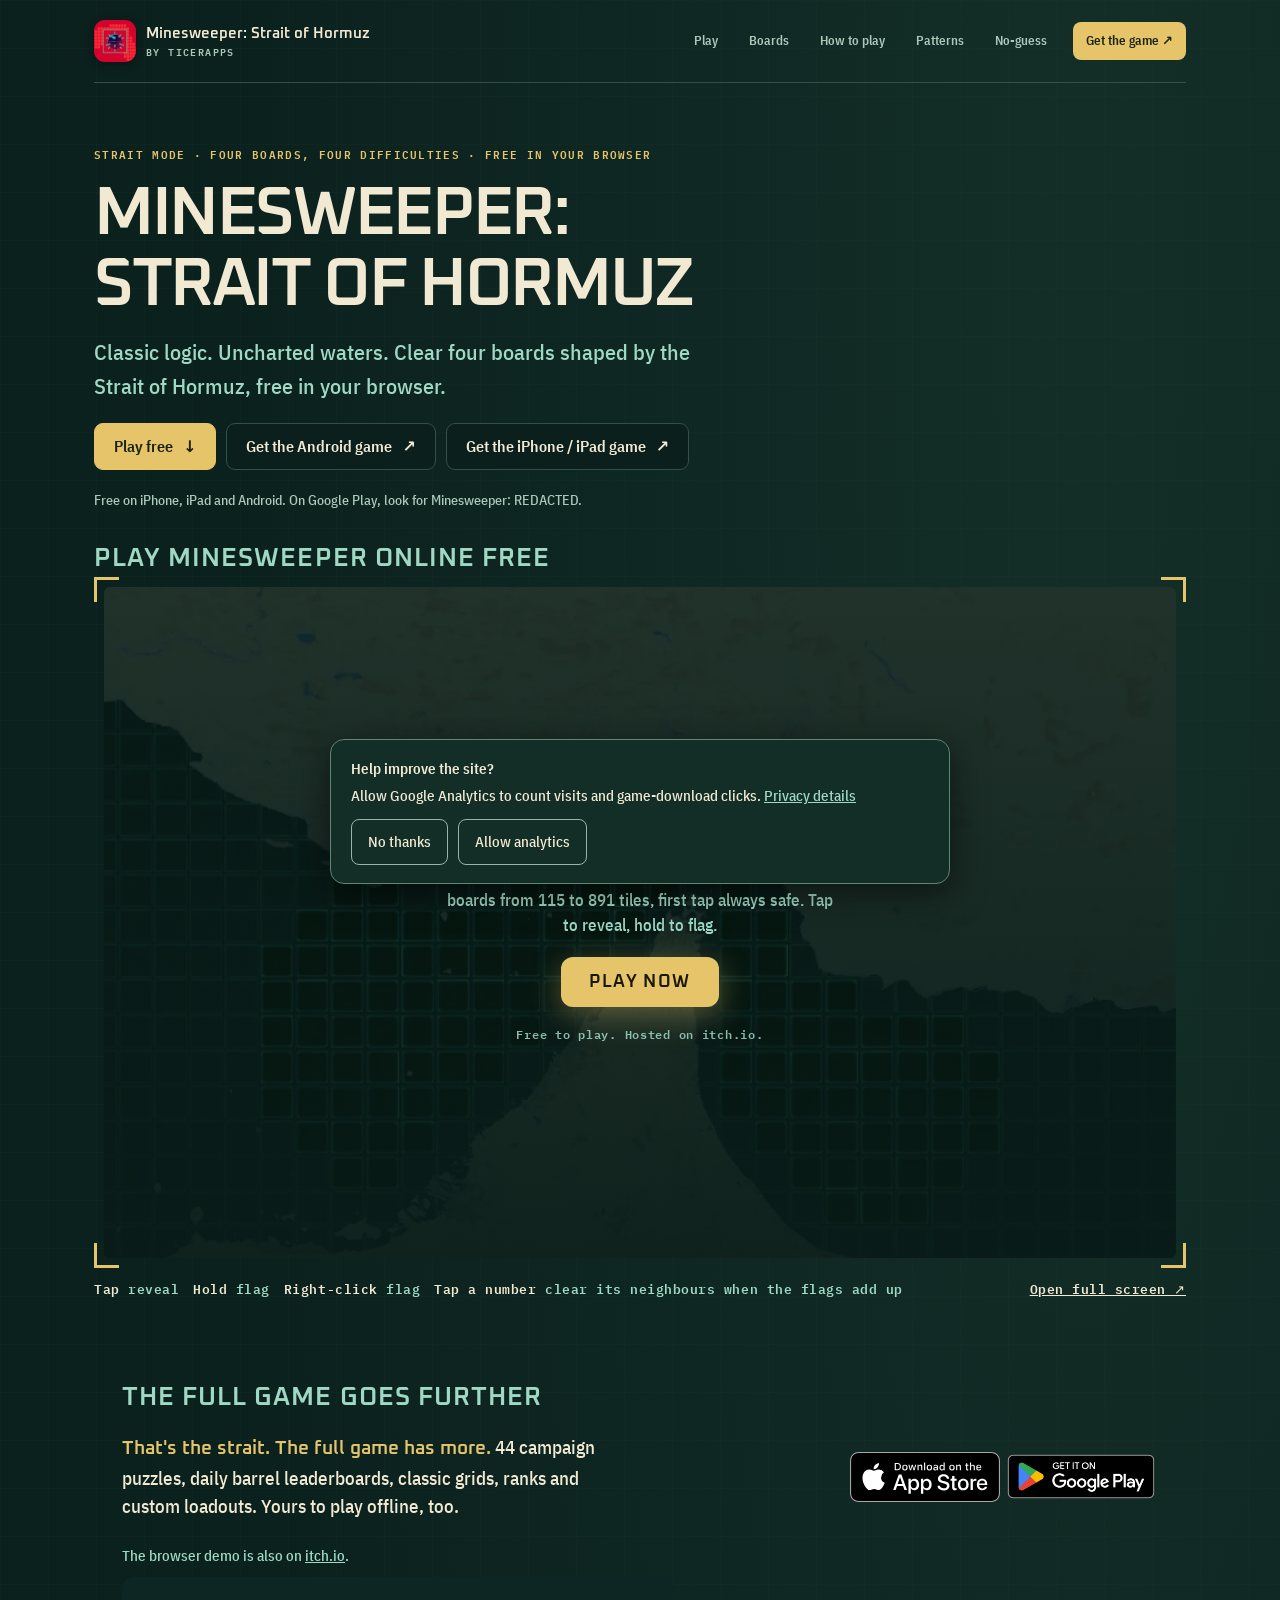
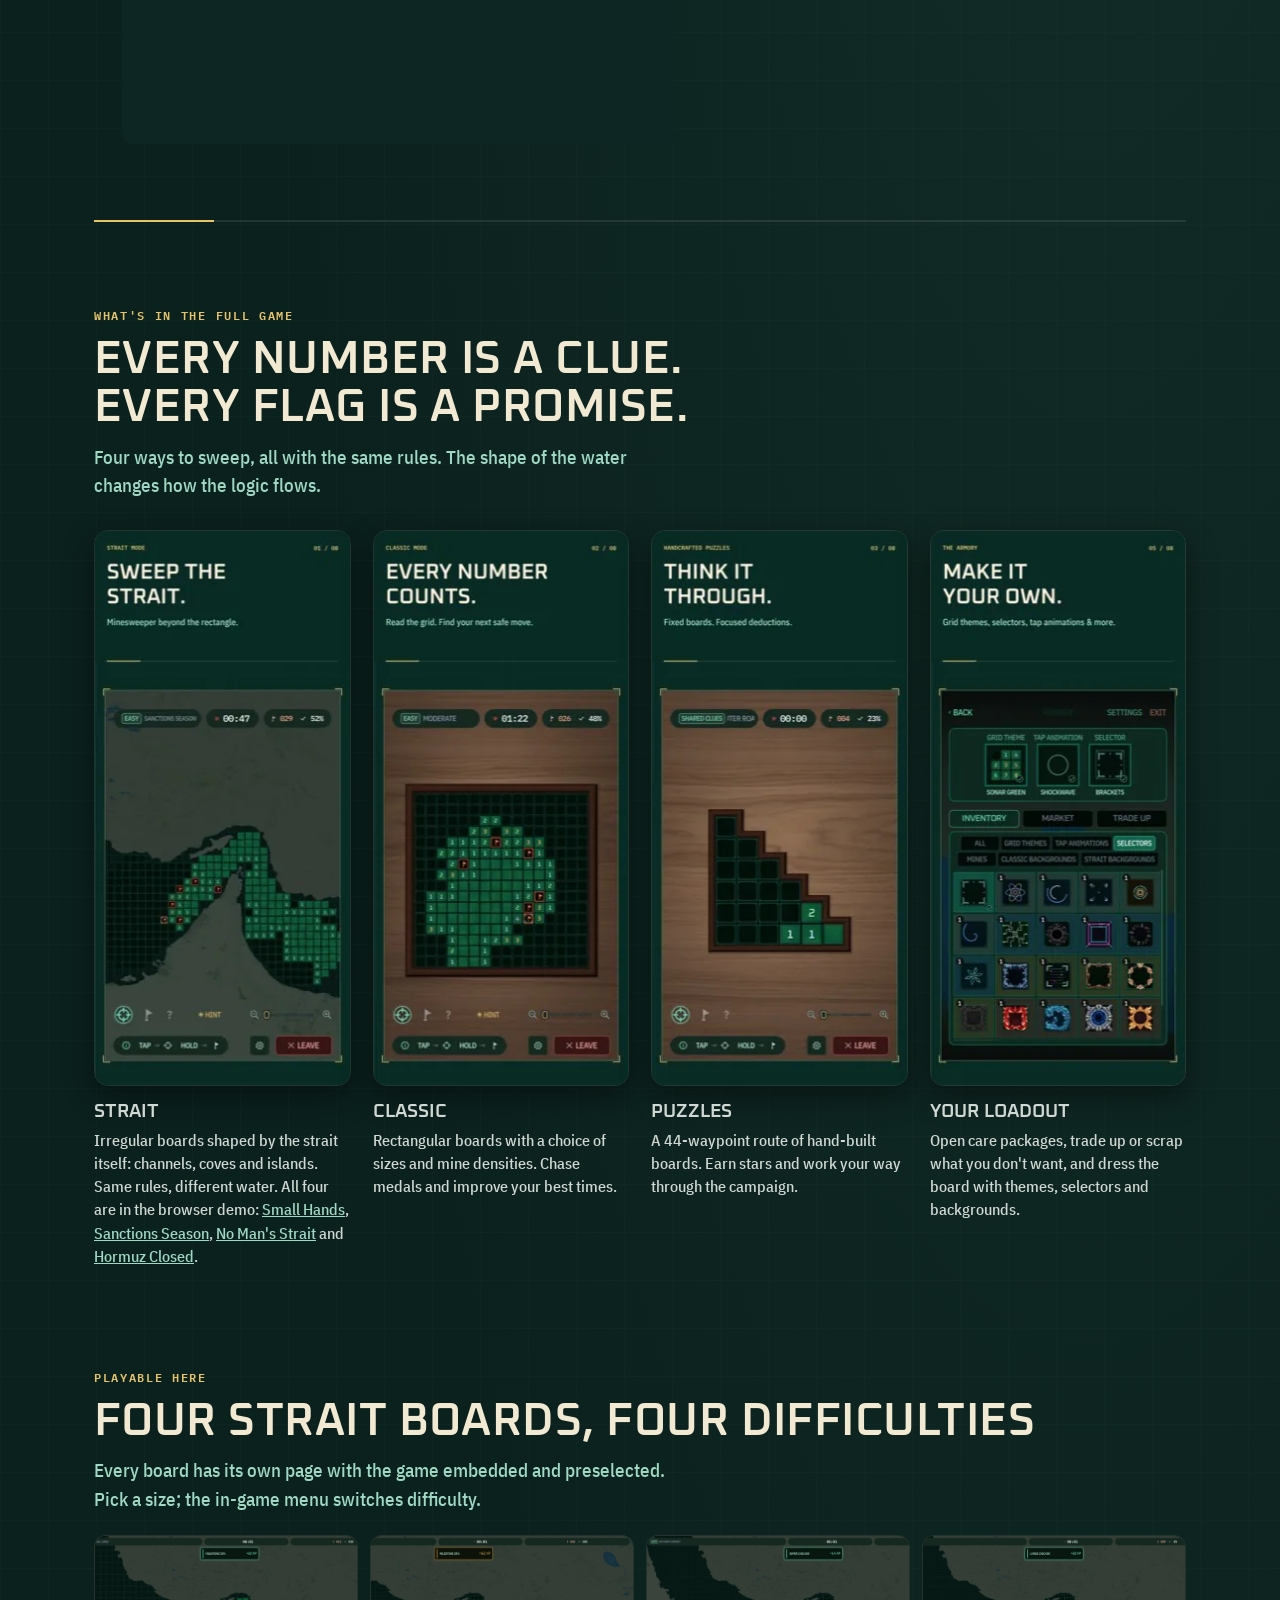
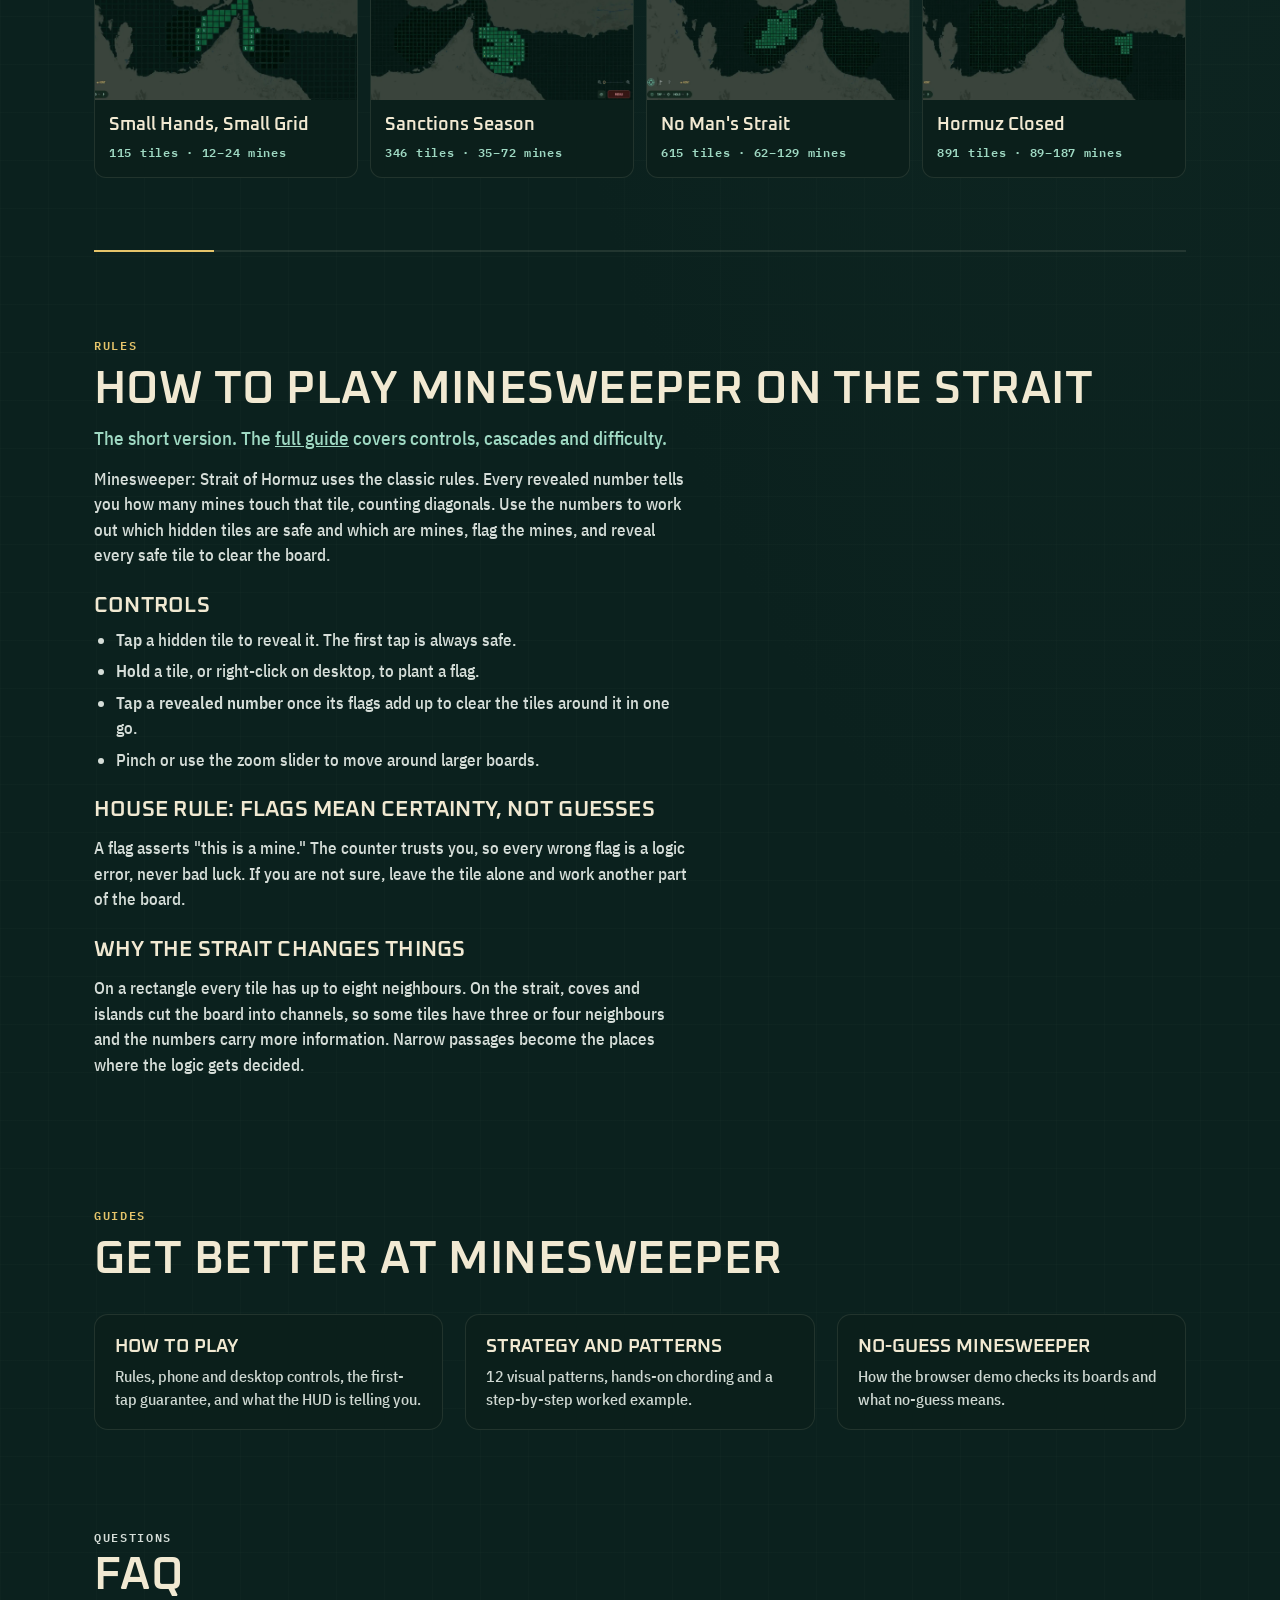
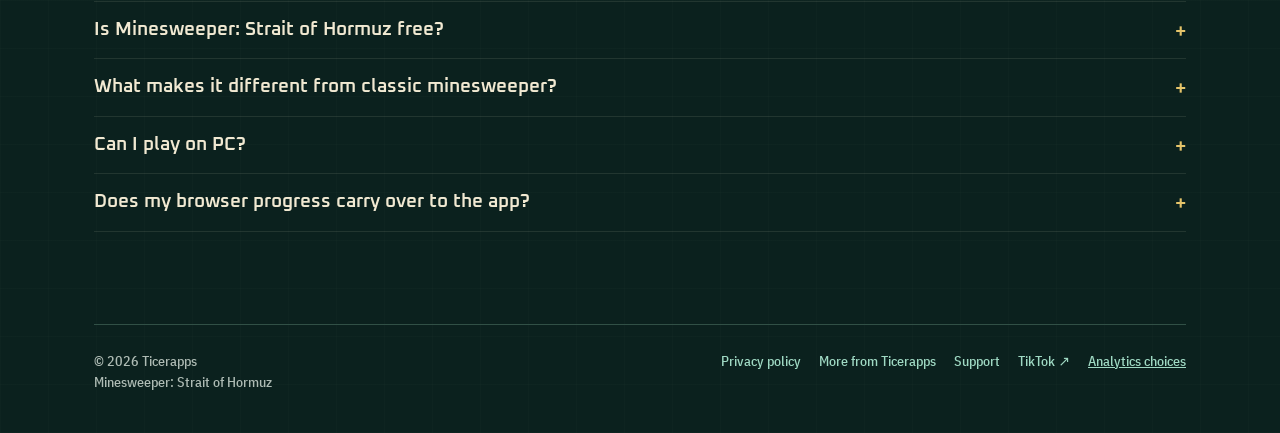
==== commit 905aae16: "Remove the TikTok and YouTube embeds from the home page ticerapps.com now carries the developer's so" ====
--- a/index.html
+++ b/index.html
@@ -357,10 +357,9 @@
       <details><summary>Can I play on PC?</summary><p>All four strait boards run in any modern desktop or mobile browser on this page. The full game with classic boards, puzzles and challenges is available on Google Play and the App Store.</p></details>
       <details><summary>Does my browser progress carry over to the app?</summary><p>No. The browser board keeps its own small save in your browser. Times, ranks and rewards live in the full game.</p></details>
     </section>
-<section class="social-section" id="from-the-dev"><div><p class="eyebrow">From the developer</p><h2>One guy.<br>Making games.</h2><p>Gameplay, puzzle clips and a look at what I’m making next.</p><a class="action-secondary" data-destination="tiktok" href="https://www.tiktok.com/@ticerapps_dev">Follow @ticerapps_dev ↗</a></div><div class="social-media"><div class="youtube-preview embed-shell" id="youtube-slot" data-auto-embed="youtube"><div class="embed-placeholder youtube-card"><span class="video-play" aria-hidden="true">▷</span><strong>Minesweeper: Strait of Hormuz</strong><span class="embed-status" role="status"><span class="loading-dot" aria-hidden="true"></span><span data-loading-status>Loading preview</span></span><a href="https://www.youtube.com/watch?v=b3fSf2jTIck" target="_blank" rel="noopener">Watch on YouTube ↗</a></div><div class="embed-live" aria-hidden="true" inert></div></div><p class="embed-notice"><a href="https://www.youtube.com/watch?v=b3fSf2jTIck">Watch on YouTube ↗</a></p><div class="social-preview"><div class="embed-shell tiktok-shell" id="tiktok-slot" data-auto-embed="tiktok"><div class="embed-placeholder tiktok-card"><div class="profile-heading"><img src="/assets/tiktok-avatar.jpg" loading="lazy" width="64" height="64" alt=""><div><strong>@ticerapps_dev</strong><span>I make weird games 🎮</span></div></div><p>Gameplay, new projects, and occasional skating.</p><span class="embed-status" role="status"><span class="loading-dot" aria-hidden="true"></span><span data-loading-status>Loading preview</span></span><div class="preview-tiles" aria-hidden="true"><i></i><i></i><i></i></div><a class="placeholder-link" href="https://www.tiktok.com/@ticerapps_dev" target="_blank" rel="noopener">Open TikTok ↗</a></div><div class="embed-live" aria-hidden="true" inert></div></div><a class="social-handle" data-destination="tiktok" href="https://www.tiktok.com/@ticerapps_dev">Open on TikTok ↗</a></div></div></section>
+
   </main>
-
-  <!-- shared-footer:start --><footer class="site-footer"><p>© 2026 Ticerapps<br>Minesweeper: Strait of Hormuz</p><nav aria-label="Footer"><a href="/privacy/">Privacy policy</a><a href="https://ticerapps.github.io/">More from Ticerapps</a><a href="mailto:ticerapps@gmail.com">Support</a><a href="https://www.tiktok.com/@ticerapps_dev" data-destination="tiktok">TikTok ↗</a><button type="button" class="text-button" data-analytics-settings hidden>Analytics choices</button><button type="button" class="text-button" data-ad-choices hidden>Ad privacy choices</button></nav></footer><!-- shared-footer:end -->
+  <!-- shared-footer:start --><footer class="site-footer"><p>© 2026 Ticerapps<br>Minesweeper: Strait of Hormuz</p><nav aria-label="Footer"><a href="/privacy/">Privacy policy</a><a href="https://ticerapps.com/">More from Ticerapps</a><a href="mailto:ticerapps@gmail.com">Support</a><a href="https://www.tiktok.com/@ticerapps_dev" data-destination="tiktok">TikTok ↗</a><button type="button" class="text-button" data-analytics-settings hidden>Analytics choices</button><button type="button" class="text-button" data-ad-choices hidden>Ad privacy choices</button></nav></footer><!-- shared-footer:end -->
 </div>
 <script>
 (function(){
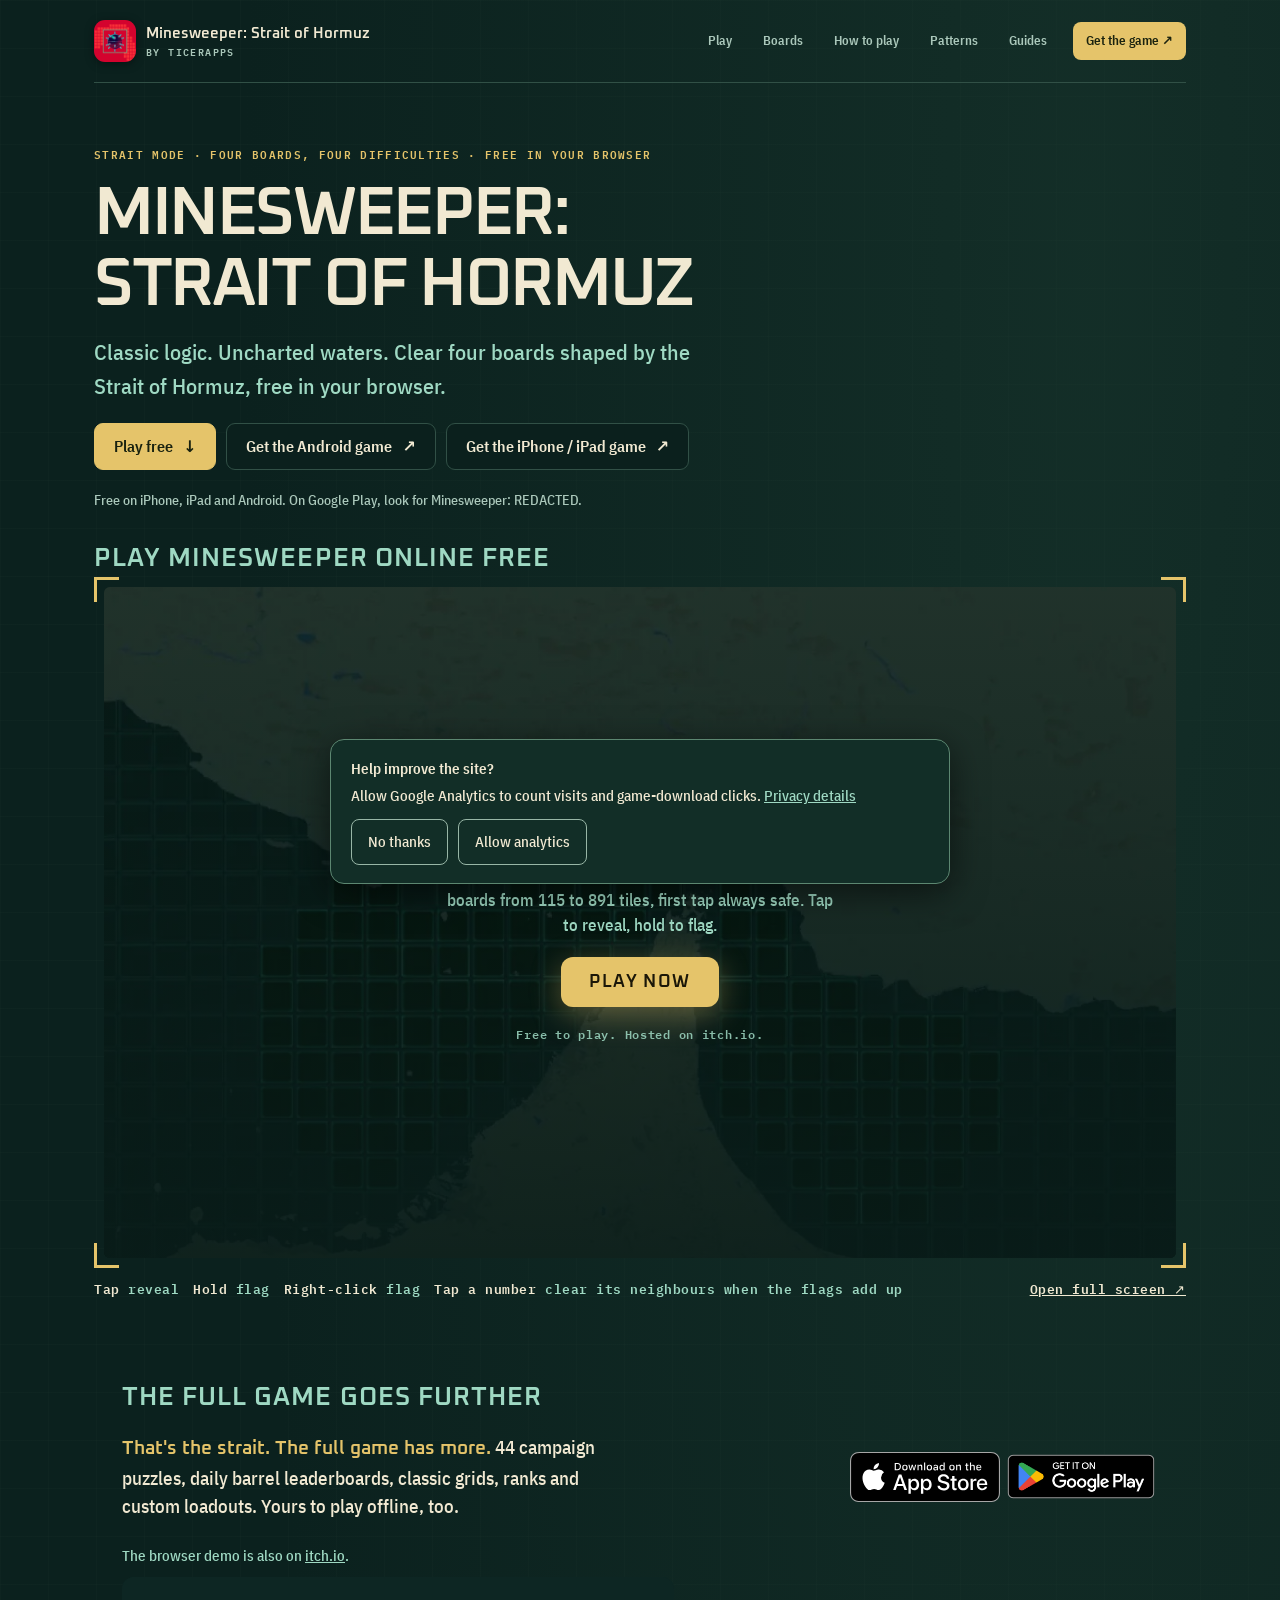
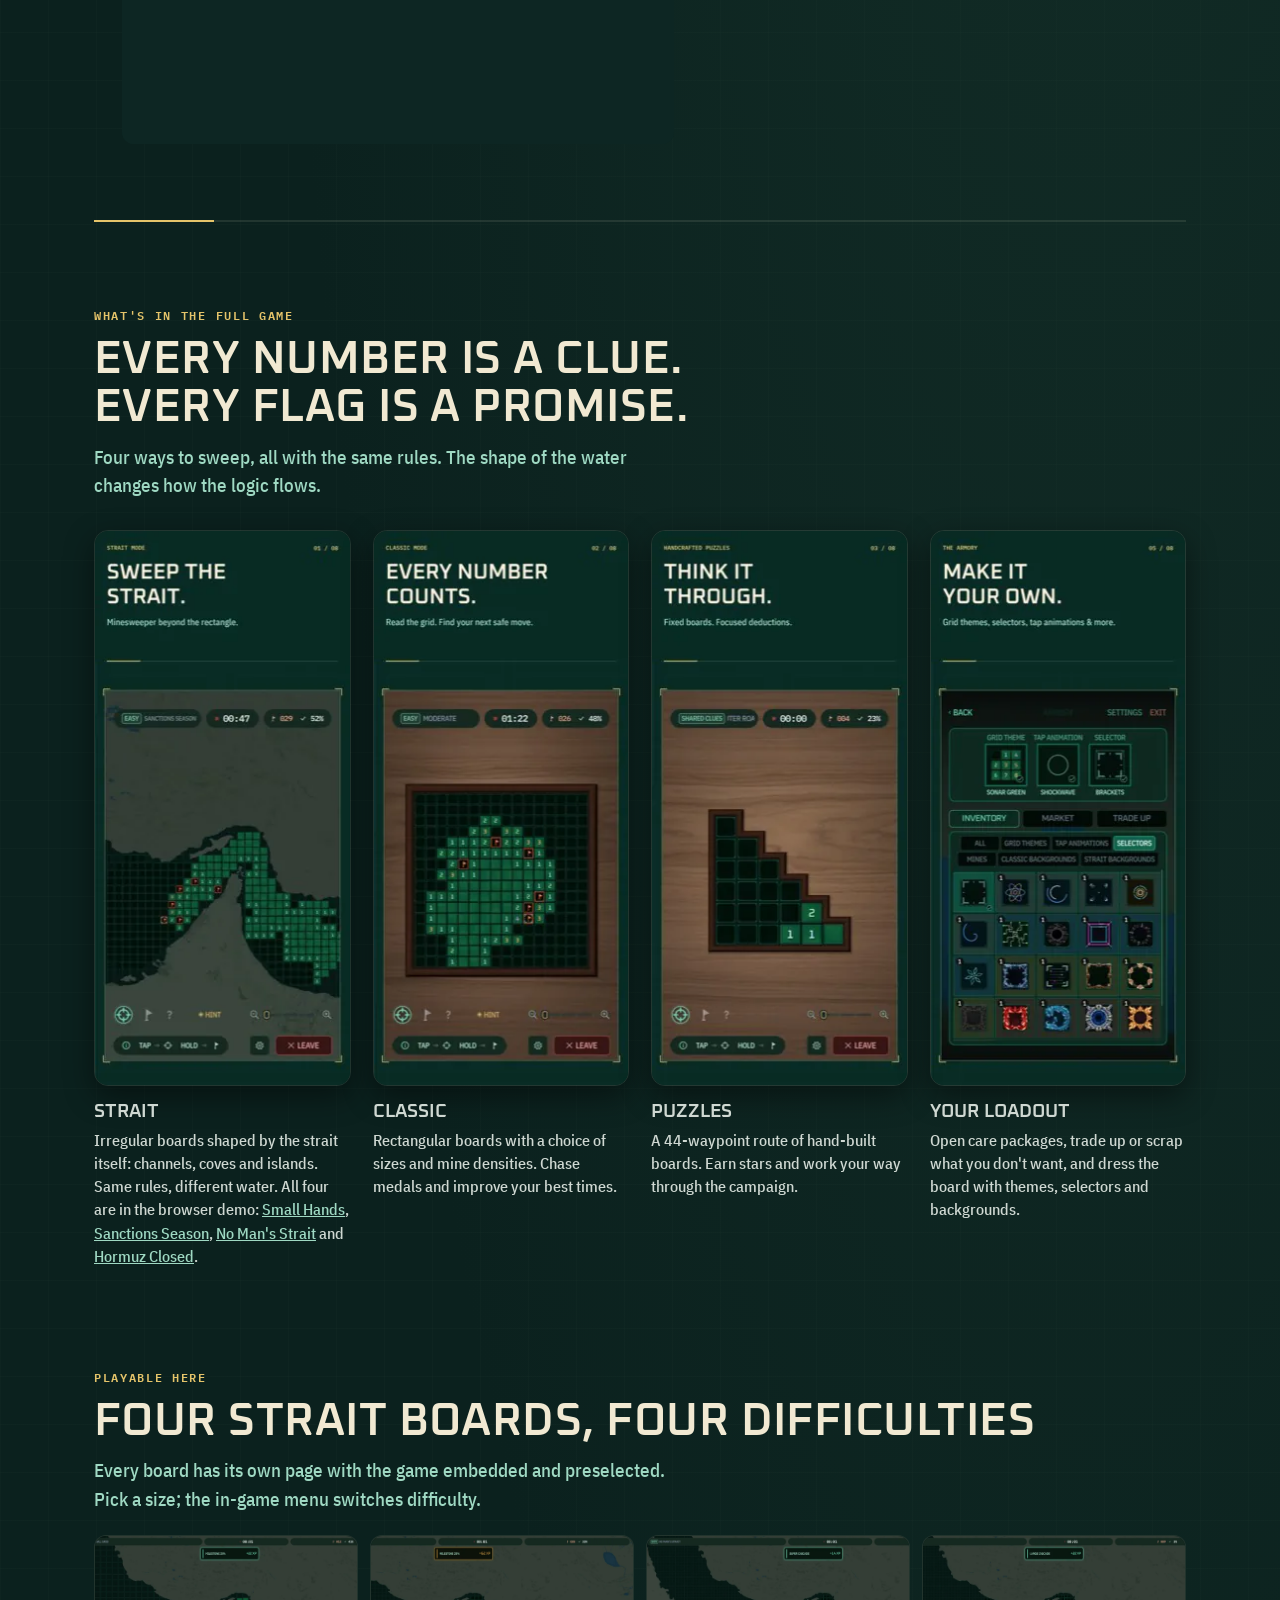
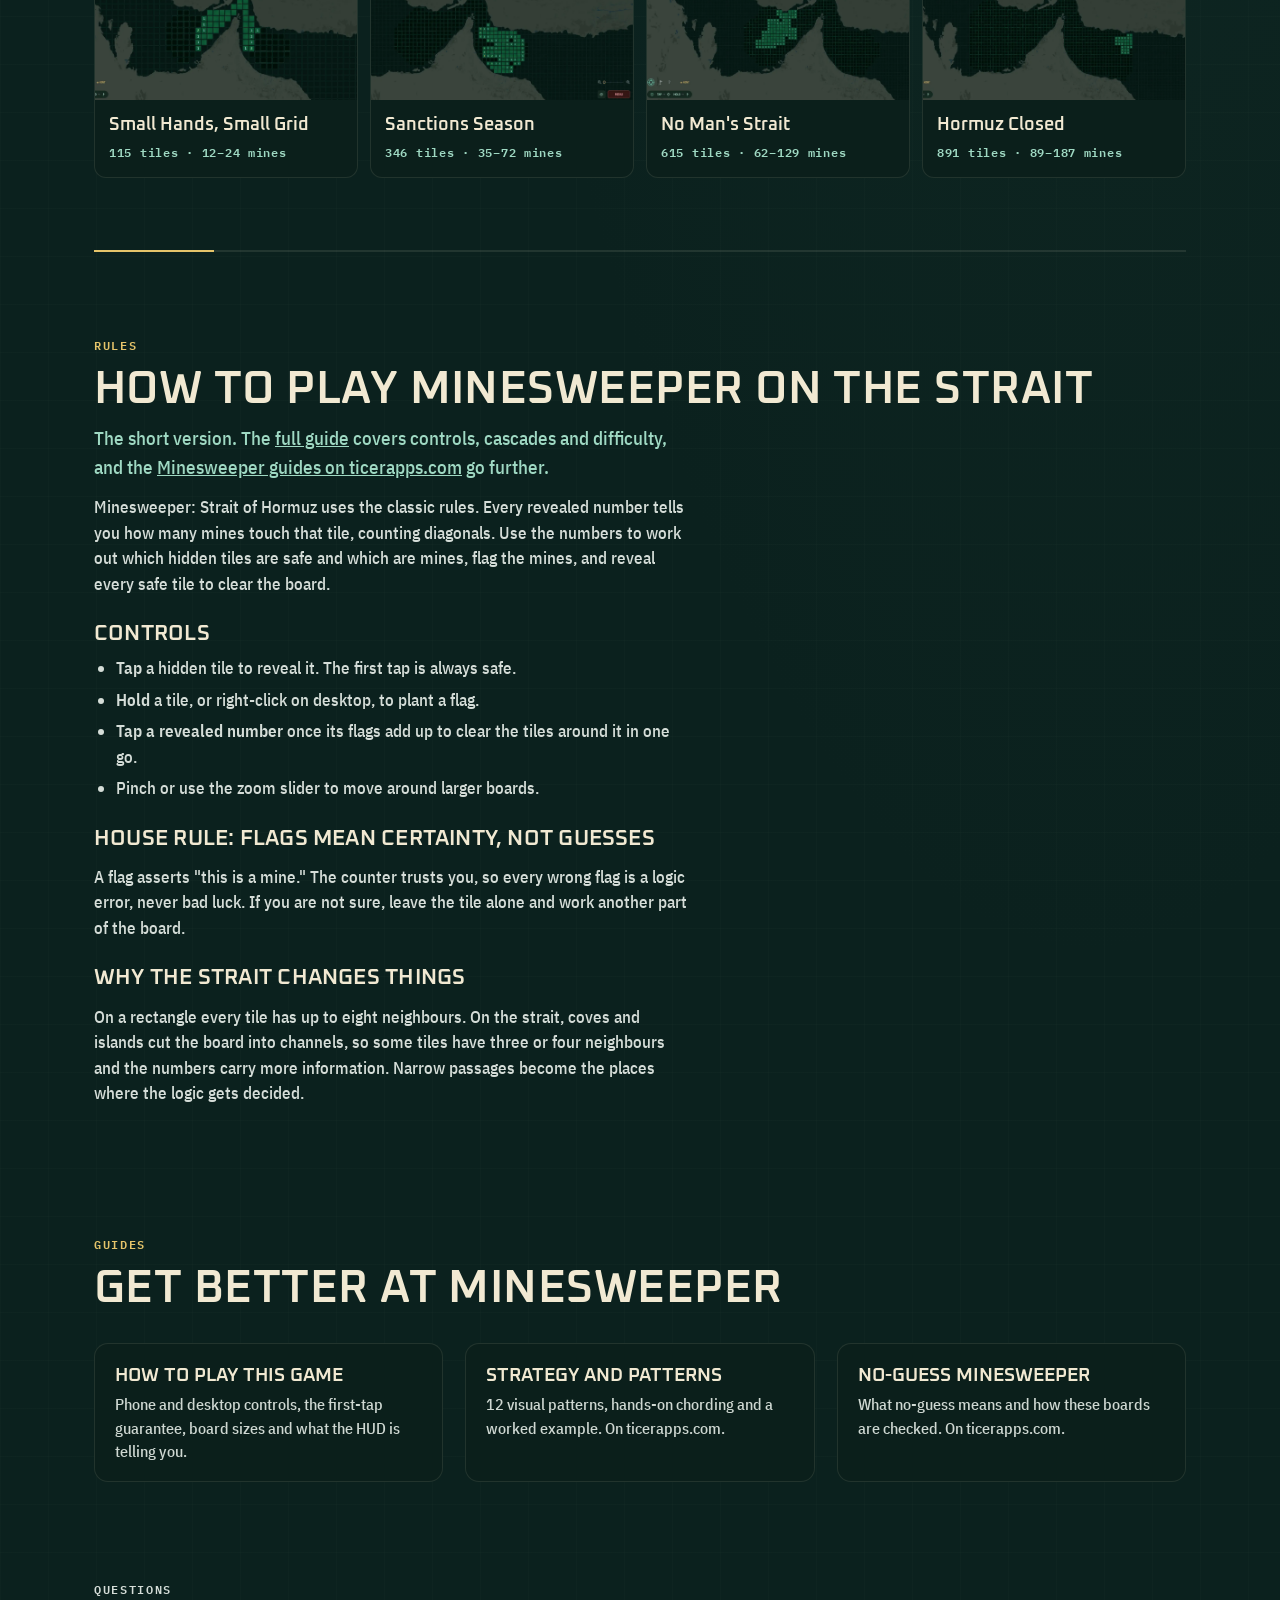
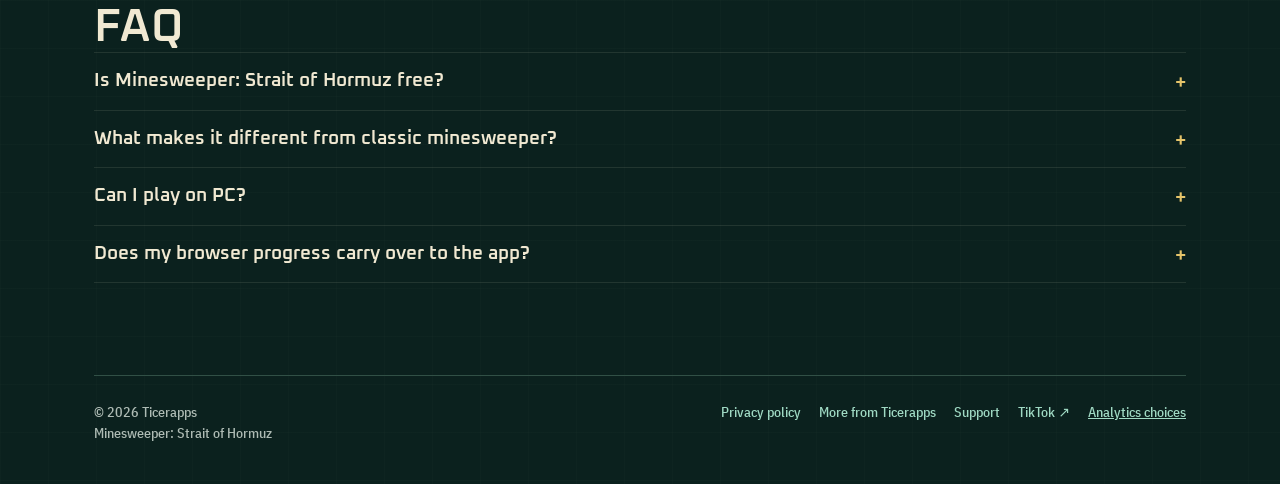
==== commit d167817b: "Move the pattern and no-guess guides to ticerapps.com Both Minesweeper games now share one set of gu" ====
--- a/index.html
+++ b/index.html
@@ -245,7 +245,7 @@
 <body>
 <a class="skip" href="#play">Skip to the game</a>
 <div class="wrap">
-  <!-- shared-header:start --><header class="top site-header"><a class="brand" href="/" aria-label="Minesweeper: Strait of Hormuz by Ticerapps, home"><img src="/assets/icon-192.png" width="42" height="42" alt=""><span><b>Minesweeper: Strait of Hormuz</b><small>by Ticerapps</small></span></a><button type="button" class="menu-toggle" aria-expanded="false" aria-controls="site-nav">Menu <span aria-hidden="true">☰</span></button><nav class="site-nav" id="site-nav" aria-label="Main navigation"><a href="/#play">Play</a><a href="/#boards">Boards</a><a href="/how-to-play/">How to play</a><a href="/strategy/">Patterns</a><a href="/no-guess-minesweeper/">No-guess</a><a class="nav-download" href="/#get">Get the game <span aria-hidden="true">↗</span></a></nav></header><!-- shared-header:end -->
+  <!-- shared-header:start --><header class="top site-header"><a class="brand" href="/" aria-label="Minesweeper: Strait of Hormuz by Ticerapps, home"><img src="/assets/icon-192.png" width="42" height="42" alt=""><span><b>Minesweeper: Strait of Hormuz</b><small>by Ticerapps</small></span></a><button type="button" class="menu-toggle" aria-expanded="false" aria-controls="site-nav">Menu <span aria-hidden="true">☰</span></button><nav class="site-nav" id="site-nav" aria-label="Main navigation"><a href="/#play">Play</a><a href="/#boards">Boards</a><a href="/how-to-play/">How to play</a><a href="https://ticerapps.com/minesweeper/strategy/">Patterns</a><a href="https://ticerapps.com/minesweeper/">Guides</a><a class="nav-download" href="/#get">Get the game <span aria-hidden="true">↗</span></a></nav></header><!-- shared-header:end -->
 
   <main id="top">
     <section class="hero" id="play">
@@ -317,7 +317,7 @@
     <section id="how-to-play">
       <p class="eyebrow">Rules</p>
       <h2>How to play minesweeper on the strait</h2>
-      <p class="sub">The short version. The <a href="how-to-play/">full guide</a> covers controls, cascades and difficulty.</p>
+      <p class="sub">The short version. The <a href="how-to-play/">full guide</a> covers controls, cascades and difficulty, and the <a href="https://ticerapps.com/minesweeper/">Minesweeper guides on ticerapps.com</a> go further.</p>
       <div class="prose">
         <p>Minesweeper: Strait of Hormuz uses the classic rules. Every revealed number tells you how many mines touch that tile, counting diagonals. Use the numbers to work out which hidden tiles are safe and which are mines, flag the mines, and reveal every safe tile to clear the board.</p>
         <h3>Controls</h3>
@@ -343,9 +343,9 @@
       <p class="eyebrow">Guides</p>
       <h2>Get better at minesweeper</h2>
       <div class="feat guides">
-        <a href="how-to-play/"><b>How to play</b>Rules, phone and desktop controls, the first-tap guarantee, and what the HUD is telling you.</a>
-        <a href="strategy/"><b>Strategy and patterns</b>12 visual patterns, hands-on chording and a step-by-step worked example.</a>
-        <a href="no-guess-minesweeper/"><b>No-guess minesweeper</b>How the browser demo checks its boards and what no-guess means.</a>
+        <a href="how-to-play/"><b>How to play this game</b>Phone and desktop controls, the first-tap guarantee, board sizes and what the HUD is telling you.</a>
+        <a href="https://ticerapps.com/minesweeper/strategy/"><b>Strategy and patterns</b>12 visual patterns, hands-on chording and a worked example. On ticerapps.com.</a>
+        <a href="https://ticerapps.com/minesweeper/no-guess/"><b>No-guess minesweeper</b>What no-guess means and how these boards are checked. On ticerapps.com.</a>
       </div>
     </section>
 
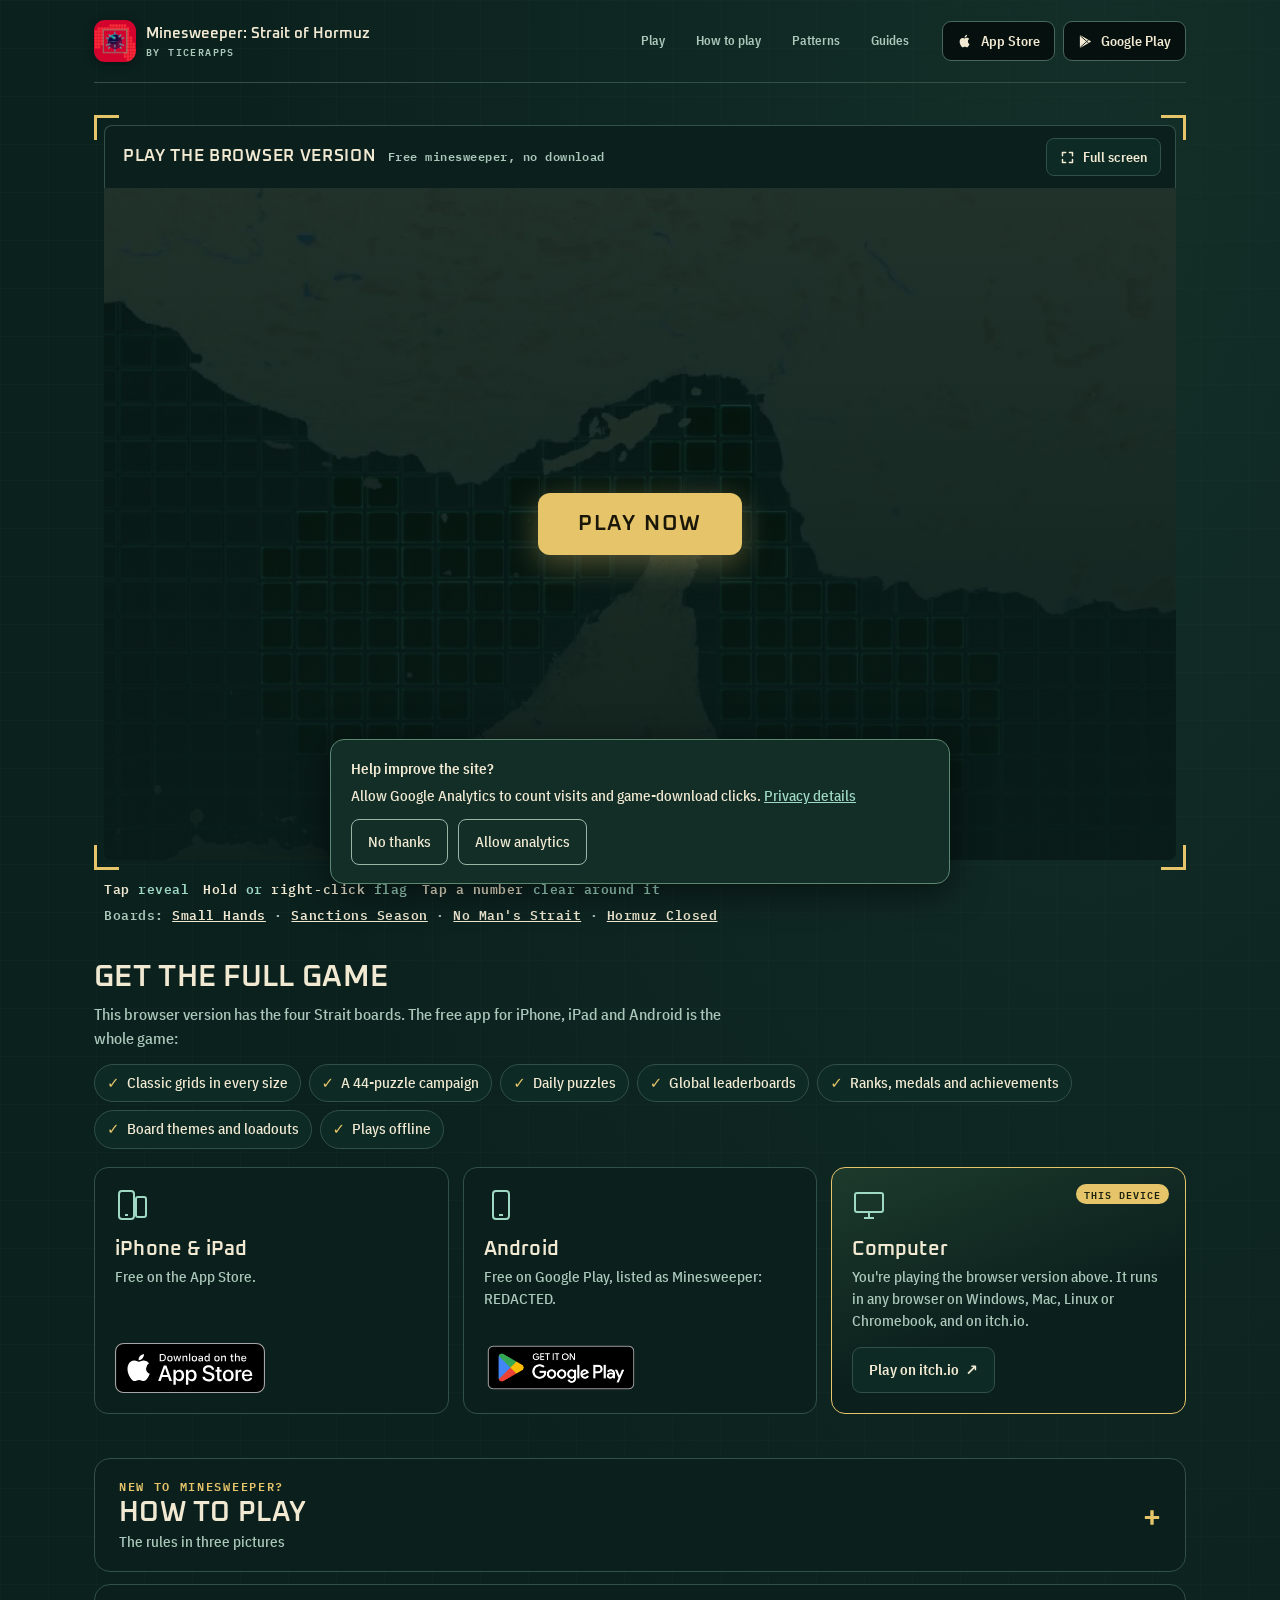
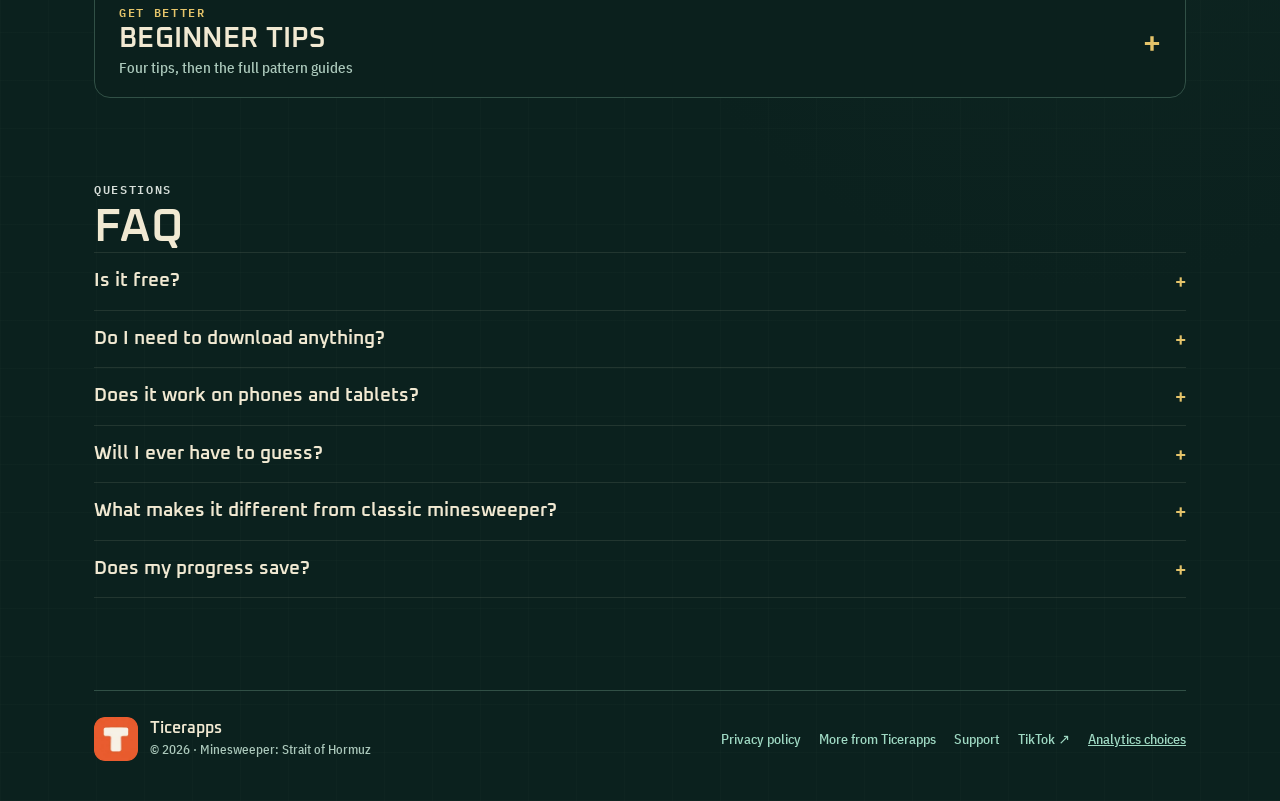
==== commit 426075d4: "Play-first homepage and a browser game that keeps records The homepage leads with the game in a full" ====
--- a/index.html
+++ b/index.html
@@ -4,7 +4,7 @@
 <meta charset="utf-8">
 <meta name="viewport" content="width=device-width, initial-scale=1, viewport-fit=cover">
 <title>Minesweeper: Strait of Hormuz by Ticerapps – Play Free Online</title>
-<meta name="description" content="Minesweeper: Strait of Hormuz is a minesweeper game with boards shaped by the real strait. Play all four strait boards free in your browser, then get the full game on iPhone, iPad or Android.">
+<meta name="description" content="Play minesweeper free in your browser on four boards shaped by the Strait of Hormuz. No download, first tap always safe, no-guess boards. Also on iPhone, iPad and Android.">
 <link rel="canonical" href="https://minesweeperstraitofhormuz.com/">
 <meta name="robots" content="index, follow, max-image-preview:large">
 <meta name="theme-color" content="#0d2623">
@@ -13,21 +13,21 @@
 <meta property="og:type" content="website">
 <meta property="og:site_name" content="Minesweeper: Strait of Hormuz">
 <meta property="og:title" content="Minesweeper: Strait of Hormuz – Play Free Online">
-<meta property="og:description" content="Minesweeper with boards shaped by the Strait of Hormuz. Play a board in your browser, then get the full game on iPhone, iPad or Android.">
+<meta property="og:description" content="Free minesweeper in your browser on boards shaped by the Strait of Hormuz. No download, no-guess boards.">
 <meta property="og:url" content="https://minesweeperstraitofhormuz.com/">
 <meta property="og:image" content="https://minesweeperstraitofhormuz.com/assets/og-image.jpg">
 <meta property="og:image:width" content="1200">
 <meta property="og:image:height" content="586">
 <meta name="twitter:card" content="summary_large_image">
 <meta name="twitter:title" content="Minesweeper: Strait of Hormuz – Play Free Online">
-<meta name="twitter:description" content="Minesweeper with boards shaped by the Strait of Hormuz. Play in your browser, then get the full game on iPhone, iPad or Android.">
+<meta name="twitter:description" content="Free minesweeper in your browser on boards shaped by the Strait of Hormuz. No download, no-guess boards.">
 <meta name="twitter:image" content="https://minesweeperstraitofhormuz.com/assets/og-image.jpg">
 
 <meta name="google-adsense-account" content="ca-pub-9806107692884322">
 <script defer src="/assets/ads.js"></script>
-<link rel="preload" as="image" href="assets/demo-poster.webp" fetchpriority="high">
-
-<script type="application/ld+json">{"@context": "https://schema.org", "@graph": [{"@type": ["VideoGame", "SoftwareApplication"], "@id": "https://minesweeperstraitofhormuz.com/#game", "name": "Minesweeper: Strait of Hormuz", "alternateName": "Minesweeper Strait of Hormuz", "url": "https://minesweeperstraitofhormuz.com/", "image": "https://minesweeperstraitofhormuz.com/assets/og-image.jpg", "description": "A minesweeper game with irregular boards shaped by the channels, coves and islands of the Strait of Hormuz, plus classic rectangular boards, a 44-puzzle route and daily and weekly challenges.", "genre": ["Puzzle", "Logic", "Board"], "gamePlatform": ["iOS", "Android", "Web browser"], "applicationCategory": "GameApplication", "operatingSystem": "iOS, Android, Web", "playMode": "SinglePlayer", "author": {"@type": "Organization", "name": "Ticerapps", "url": "https://ticerapps.github.io/"}, "publisher": {"@type": "Organization", "name": "Ticerapps"}, "offers": [{"@type": "Offer", "price": "0", "priceCurrency": "USD", "availability": "https://schema.org/InStock", "url": "https://play.google.com/store/apps/details?id=com.ticer.minesweeperstraitofhormuz", "category": "Android"}, {"@type": "Offer", "price": "0", "priceCurrency": "USD", "availability": "https://schema.org/InStock", "url": "https://btror.itch.io/minesweeper-strait-of-hormuz", "category": "Web browser"}, {"@type": "Offer", "price": "0", "priceCurrency": "USD", "availability": "https://schema.org/InStock", "url": "https://apps.apple.com/app/id6795665498", "category": "iOS"}], "sameAs": ["https://btror.itch.io/minesweeper-strait-of-hormuz", "https://play.google.com/store/apps/details?id=com.ticer.minesweeperstraitofhormuz", "https://apps.apple.com/app/id6795665498"]}, {"@type": "WebPage", "@id": "https://minesweeperstraitofhormuz.com/#webpage", "url": "https://minesweeperstraitofhormuz.com/", "name": "Minesweeper: Strait of Hormuz by Ticerapps \u2013 Play Free Online", "isPartOf": {"@id": "https://minesweeperstraitofhormuz.com/#website"}, "about": {"@id": "https://minesweeperstraitofhormuz.com/#game"}, "primaryImageOfPage": "https://minesweeperstraitofhormuz.com/assets/og-image.jpg", "breadcrumb": {"@id": "https://minesweeperstraitofhormuz.com/#breadcrumb"}}, {"@type": "BreadcrumbList", "@id": "https://minesweeperstraitofhormuz.com/#breadcrumb", "itemListElement": [{"@type": "ListItem", "position": 1, "name": "Home", "item": "https://minesweeperstraitofhormuz.com/"}]}, {"@type": "WebSite", "@id": "https://minesweeperstraitofhormuz.com/#website", "url": "https://minesweeperstraitofhormuz.com/", "name": "Minesweeper: Strait of Hormuz", "publisher": {"@type": "Organization", "name": "Ticerapps"}}, {"@type": "FAQPage", "mainEntity": [{"@type": "Question", "name": "Is Minesweeper: Strait of Hormuz free?", "acceptedAnswer": {"@type": "Answer", "text": "Yes. The browser board on this page is free, and the full game is a free download on iPhone, iPad and Android. The mobile game shows ads between matches, with a one-time Remove Ads purchase and optional cosmetics."}}, {"@type": "Question", "name": "What makes it different from classic minesweeper?", "acceptedAnswer": {"@type": "Answer", "text": "Strait mode plays on irregular boards shaped by the real coastline of the Strait of Hormuz. The rules are the same as classic minesweeper, but the shape of the water changes how the logic flows. Classic rectangular boards are included too."}}, {"@type": "Question", "name": "Can I play Minesweeper: Strait of Hormuz on PC?", "acceptedAnswer": {"@type": "Answer", "text": "All four strait boards run in any modern desktop or mobile browser on this page. The full game with classic boards, puzzles and challenges is available on Google Play and the App Store."}}]}]}</script>
+<link rel="preload" as="image" href="/assets/demo-poster.webp" fetchpriority="high">
+
+<script type="application/ld+json">{"@context": "https://schema.org", "@graph": [{"@type": ["VideoGame", "SoftwareApplication"], "@id": "https://minesweeperstraitofhormuz.com/#game", "name": "Minesweeper: Strait of Hormuz", "alternateName": "Minesweeper Strait of Hormuz", "url": "https://minesweeperstraitofhormuz.com/", "image": "https://minesweeperstraitofhormuz.com/assets/og-image.jpg", "description": "A minesweeper game with irregular boards shaped by the channels, coves and islands of the Strait of Hormuz, plus classic rectangular boards, a 44-puzzle route and daily and weekly challenges.", "genre": ["Puzzle", "Logic", "Board"], "gamePlatform": ["iOS", "Android", "Web browser"], "applicationCategory": "GameApplication", "operatingSystem": "iOS, Android, Web", "playMode": "SinglePlayer", "author": {"@type": "Organization", "name": "Ticerapps", "url": "https://ticerapps.github.io/"}, "publisher": {"@type": "Organization", "name": "Ticerapps"}, "offers": [{"@type": "Offer", "price": "0", "priceCurrency": "USD", "availability": "https://schema.org/InStock", "url": "https://play.google.com/store/apps/details?id=com.ticer.minesweeperstraitofhormuz", "category": "Android"}, {"@type": "Offer", "price": "0", "priceCurrency": "USD", "availability": "https://schema.org/InStock", "url": "https://btror.itch.io/minesweeper-strait-of-hormuz", "category": "Web browser"}, {"@type": "Offer", "price": "0", "priceCurrency": "USD", "availability": "https://schema.org/InStock", "url": "https://apps.apple.com/app/id6795665498", "category": "iOS"}], "sameAs": ["https://btror.itch.io/minesweeper-strait-of-hormuz", "https://play.google.com/store/apps/details?id=com.ticer.minesweeperstraitofhormuz", "https://apps.apple.com/app/id6795665498"]}, {"@type": "WebPage", "@id": "https://minesweeperstraitofhormuz.com/#webpage", "url": "https://minesweeperstraitofhormuz.com/", "name": "Minesweeper: Strait of Hormuz by Ticerapps \u2013 Play Free Online", "isPartOf": {"@id": "https://minesweeperstraitofhormuz.com/#website"}, "about": {"@id": "https://minesweeperstraitofhormuz.com/#game"}, "primaryImageOfPage": "https://minesweeperstraitofhormuz.com/assets/og-image.jpg", "breadcrumb": {"@id": "https://minesweeperstraitofhormuz.com/#breadcrumb"}}, {"@type": "BreadcrumbList", "@id": "https://minesweeperstraitofhormuz.com/#breadcrumb", "itemListElement": [{"@type": "ListItem", "position": 1, "name": "Home", "item": "https://minesweeperstraitofhormuz.com/"}]}, {"@type": "WebSite", "@id": "https://minesweeperstraitofhormuz.com/#website", "url": "https://minesweeperstraitofhormuz.com/", "name": "Minesweeper: Strait of Hormuz", "publisher": {"@type": "Organization", "name": "Ticerapps"}}, {"@type": "FAQPage", "mainEntity": [{"@type": "Question", "name": "Is it free?", "acceptedAnswer": {"@type": "Answer", "text": "Yes. The game on this page is free to play, with no download and no account. The page shows ads around the game, never inside it."}}, {"@type": "Question", "name": "Do I need to download anything?", "acceptedAnswer": {"@type": "Answer", "text": "No. It runs in your browser. The first time you press Play, the game downloads about 35 MB; your browser keeps it, so later visits load faster."}}, {"@type": "Question", "name": "Does it work on phones and tablets?", "acceptedAnswer": {"@type": "Answer", "text": "Yes. Tap to reveal, hold to flag, and pinch or use the zoom slider on the larger boards. Press Full screen for more room."}}, {"@type": "Question", "name": "Will I ever have to guess?", "acceptedAnswer": {"@type": "Answer", "text": "No. Your first tap is always safe, and every board is generated so it can be solved by logic alone. If you're stuck, there is a safe move you can work out somewhere on the board."}}, {"@type": "Question", "name": "What makes it different from classic minesweeper?", "acceptedAnswer": {"@type": "Answer", "text": "The boards are shaped by the real coastline of the Strait of Hormuz. The rules are the same, but land cuts the board into channels and coves, so some tiles have fewer neighbours and the logic flows differently."}}, {"@type": "Question", "name": "Does my progress save?", "acceptedAnswer": {"@type": "Answer", "text": "Yes, in this browser. Your best time and wins for each board and difficulty are saved on your device, never on a server, and show in the game's board menu. They don't carry over to other browsers or to the app, and clearing your browser's site data removes them."}}]}]}</script>
 <style>
 :root{
   --bg:#0d2623;--bg-deep:#091c19;--panel:#0b1f1b;--line:rgba(236,228,205,.10);
@@ -145,16 +145,72 @@
 @media (prefers-reduced-motion:reduce){html{scroll-behavior:auto}}
 </style>
 
-<style id="embed-loading-styles">
-.embed-shell{position:relative;isolation:isolate;overflow:hidden;border-radius:12px;background:#0d2623}.embed-placeholder{position:absolute;inset:0;z-index:2;opacity:1;transition:opacity .25s ease;background:#0d2623}.embed-live{position:absolute;inset:0;z-index:1;opacity:0;pointer-events:none;transition:opacity .25s ease}.embed-shell.is-ready .embed-live{opacity:1;pointer-events:auto}.embed-shell.is-ready .embed-placeholder{opacity:0;pointer-events:none;visibility:hidden;transition:opacity .25s ease,visibility 0s .25s}.embed-shell.is-ready .embed-placeholder *{animation:none}.embed-live iframe{display:block;border:0;max-width:100%;width:100%;height:100%;background:#0d2623}.embed-status{display:flex;align-items:center;gap:7px;font:500 11px/1.4 var(--mono);color:#abc8bb;min-height:16px}.loading-dot{width:6px;height:6px;flex:none;border-radius:50%;background:#e5c46a;animation:embed-pulse 1.2s ease-in-out infinite}.embed-shell.is-unavailable .loading-dot{animation:none;background:#889d92}.placeholder-link{display:inline-block;width:max-content;max-width:100%;padding:9px 12px;border-radius:6px;background:#e5c46a;color:#13291d!important;font:600 13px/1.3 var(--body);text-decoration:none}.itch{min-width:0}.itch-shell{width:100%;max-width:552px;height:167px}.itch-card{display:flex;gap:16px;padding:16px;border:1px solid #315046;border-radius:8px;text-align:left;align-items:center}.itch-card>img{width:112px;height:112px;object-fit:cover;border-radius:6px;flex:none}.itch-card>div{min-width:0;display:grid;gap:6px}.itch-card strong{font:600 19px/1.2 var(--body);color:#9fd9c3}.embed-byline{font-size:12px;color:#abc8bb}.itch-card .embed-status{font-size:10px}.itch-card .placeholder-link{padding:6px 10px;font-size:12px}.youtube-card{display:flex;align-items:center;justify-content:center;flex-direction:column;gap:10px;padding:16px;text-align:center;background:linear-gradient(#08231ce6,#08231ce6),url('/assets/demo-poster.webp') center/cover}.youtube-card strong{font:600 clamp(13px,2vw,21px)/1.3 var(--display);max-width:25ch}.youtube-card>a{font-size:11px}.youtube-card .video-play{width:48px;height:48px;font-size:28px}.youtube-preview .embed-live iframe{position:absolute;inset:0}.tiktok-shell#tiktok-slot{height:494px;min-height:0;background:#fff}.tiktok-shell .embed-live{overflow:auto}.tiktok-shell .embed-live iframe{background:#fff}.tiktok-card{padding:24px;background:#fff;color:#25352d;text-align:left}.profile-heading{display:flex;align-items:center;gap:14px}.profile-heading img{border-radius:50%;flex:none}.profile-heading>div{display:grid;gap:7px;min-width:0}.profile-heading strong{font:600 19px/1.25 var(--body);overflow-wrap:anywhere}.profile-heading span{font-size:14px}.tiktok-card p{font-size:14px!important;line-height:1.5;color:#526358!important;margin:18px 0 12px!important}.tiktok-card .embed-status{color:#62716a}.tiktok-card .loading-dot{background:#6c8c78}.preview-tiles{display:grid;grid-template-columns:repeat(3,1fr);gap:8px;margin:20px 0}.preview-tiles i{display:block;aspect-ratio:3/4;border-radius:6px;background:linear-gradient(110deg,#edf0ed 30%,#f8faf8 48%,#edf0ed 66%);background-size:220% 100%;animation:embed-pulse 1.8s ease-in-out infinite}.is-unavailable .preview-tiles i{animation:none}.tiktok-card .placeholder-link{background:#183a2d;color:#fff!important}
-html:not(.js) #playBtn{display:none}.embed-shell:not([data-state="loading"]) .loading-dot,.embed-shell:not([data-state="loading"]) .preview-tiles i{animation:none}
-@keyframes embed-pulse{50%{opacity:.3}}@keyframes embed-shimmer{to{background-position:-220% 0}}@media(max-width:580px){.tiktok-shell#tiktok-slot{height:420px}.itch-card{gap:12px;padding:12px}.itch-card>img{width:72px;height:92px;object-fit:contain}.itch-card strong{font-size:15px}.tiktok-card{padding:18px}.profile-heading img{width:48px;height:48px}.profile-heading strong{font-size:16px}.profile-heading span{font-size:12px}.youtube-card{gap:7px}.youtube-card .video-play{width:32px;height:32px;font-size:22px}.youtube-card .embed-status{font-size:9px}}@media(prefers-reduced-motion:reduce){.embed-shell *{animation:none!important;transition:none!important}}
-
-html:not(.js) .embed-status{display:none}
+<style id="home-styles">
+/* Play-first homepage (2026-11-10). */
+.play-hero{padding-block:8px 0!important}
+.play-hero .game{margin:0}
+.window-bar{display:flex;align-items:center;justify-content:space-between;gap:12px 20px;padding:12px 14px 12px 18px;background:var(--surface);border:1px solid var(--edge);border-bottom:0;border-radius:8px 8px 0 0}
+.window-bar h1{font:600 17px/1.3 var(--display);text-transform:uppercase;letter-spacing:.04em;color:var(--cream);margin:0}
+.window-bar h1 span{display:inline;margin-left:8px;font:500 12px/1.3 var(--mono);text-transform:none;letter-spacing:.04em;color:var(--ink-soft)}
+.play-hero .frame{border-radius:0 0 8px 8px}
+.poster{gap:14px}
+.poster p{font-size:17px}
+.poster .play{font-size:22px;padding:20px 40px}
+.frame:fullscreen{border-radius:0}
+.fs-link{flex:none;display:inline-flex;align-items:center;gap:8px;min-height:38px;padding:0 13px;border:1px solid var(--edge);border-radius:8px;background:#0d2a24;color:var(--cream)!important;text-decoration:none;font:600 14px var(--body)}
+.fs-link:hover{border-color:var(--mint)}
+.play-hero .under{margin-top:10px;padding-inline:10px;gap:6px 24px}
+.board-links{margin:0;font:500 13px/1.6 var(--mono);color:var(--ink-soft)}
+.board-links a{color:var(--cream)}
+section.devices{padding-block:36px 8px}
+.devices h2{font-size:clamp(24px,3vw,30px);margin:0}
+.app-extras{list-style:none;padding:0;margin:14px 0 0;display:flex;flex-wrap:wrap;gap:8px}
+.app-extras li{display:inline-flex;align-items:center;gap:7px;padding:7px 12px;border:1px solid var(--edge);border-radius:30px;background:#0d2a24;font-size:15px;color:var(--cream)}
+.app-extras li::before{content:"✓";color:var(--gold);font-weight:700}
+.devices-lead{margin:8px 0 0;color:var(--ink-soft);font-size:16px;max-width:70ch}
+.device-cards{list-style:none;padding:0;margin:18px 0 0;display:grid;grid-template-columns:repeat(3,minmax(0,1fr));gap:14px}
+.device-cards li{position:relative;display:flex;flex-direction:column;align-items:flex-start;gap:6px;padding:20px;background:var(--surface);border:1px solid var(--edge);border-radius:14px}
+.device-cards li.is-you{border-color:var(--gold);background:linear-gradient(160deg,#1d3a2c,var(--surface) 60%)}
+.device-cards .you-pill{position:absolute;top:16px;right:16px;font:600 10px/1 var(--mono);letter-spacing:.1em;text-transform:uppercase;color:#1b230f;background:var(--gold);padding:5px 8px;border-radius:20px}
+.device-icon{color:var(--mint);margin-bottom:4px}
+.device-cards h3{font-size:20px;margin:0}
+.device-cards p{margin:0 0 10px;color:var(--ink-soft);font-size:15px;line-height:1.45}
+.device-cards .store-badge,.device-cards .itch-link{margin-top:auto}
+.itch-link{display:inline-flex;align-items:center;gap:6px;min-height:46px;padding:0 16px;border:1px solid var(--edge);border-radius:9px;background:#0d2a24;color:var(--cream);text-decoration:none;font-weight:600;font-size:15px}
+.itch-link:hover{border-color:var(--mint)}
+.rules-section{padding-block:12px 0}
+#how-to-play{padding-top:36px}
+.rules{border:1px solid var(--edge);border-radius:var(--radius);background:var(--surface)}
+.rules[open]{padding-bottom:22px}
+.rules summary{list-style:none;cursor:pointer;display:grid;grid-template-columns:1fr auto;column-gap:16px;align-items:center;padding:18px 24px}
+.rules summary::-webkit-details-marker{display:none}
+.rules summary::after{content:"+";grid-column:2;grid-row:1/4;font:500 30px/1 var(--mono);color:var(--gold)}
+.rules[open] summary::after{content:"–"}
+.rules summary .eyebrow{grid-column:1}
+.rules summary h2{grid-column:1;font-size:clamp(22px,2.6vw,28px);margin:4px 0 2px}
+.rules-hint{grid-column:1;color:var(--ink-soft);font-size:15px}
+.rules summary:hover h2{color:var(--gold)}
+.rules>:not(summary){margin-inline:24px}
+.rules-lead{margin-top:0;color:#d5ddd8;max-width:70ch}
+.rules-grid{display:grid;grid-template-columns:repeat(3,minmax(0,1fr));gap:16px;margin-top:16px}
+.rules figure{margin:0;background:#0d2a24;border:1px solid var(--edge);border-radius:12px;padding:20px 18px;display:flex;flex-direction:column;align-items:center;gap:16px}
+.rules .pattern-board{grid-template-columns:repeat(3,40px)}
+.rules .pattern-cell{width:40px;height:40px;font-size:19px}
+.rules .pattern-cell.outside{background:repeating-linear-gradient(135deg,transparent,transparent 5px,#9fd9c31c 5px,#9fd9c31c 7px);border-color:#9fd9c32a}
+.rules figcaption{font-size:16px;line-height:1.5;color:var(--ink-soft)}
+.rules figcaption b{display:block;font-family:var(--display);font-size:18px;color:var(--cream);margin-bottom:4px}
+.rules-more{font-size:15px;color:var(--ink-soft);margin-top:16px;margin-bottom:0}
+.tips{list-style:none;padding:0;margin:0;counter-reset:tip;display:grid;grid-template-columns:repeat(2,minmax(0,1fr));gap:16px 32px}
+.tips li{counter-increment:tip;position:relative;padding-left:46px;color:#d5ddd8;font-size:17px;line-height:1.5}
+.tips li::before{content:counter(tip);position:absolute;left:0;top:2px;width:30px;height:30px;border-radius:7px;background:#12342a;border:1px solid #234c3e;color:var(--gold);font:600 16px/28px var(--mono);text-align:center}
+.tips b{display:block;color:var(--cream)}
+#tips .guides{margin-top:24px}
+@media(max-width:860px){.device-cards{grid-template-columns:1fr}.device-cards li{display:grid;grid-template-columns:auto 1fr;column-gap:16px;align-items:start}.device-icon{grid-row:1/4}.device-cards h3,.device-cards p,.device-cards .store-badge,.device-cards .itch-link{grid-column:2;justify-self:start}}
+@media(max-width:800px){.rules-grid,.tips{grid-template-columns:1fr}.rules figure{flex-direction:row;align-items:center;text-align:left}}
+@media(max-width:580px){.window-bar{padding:10px 10px 10px 14px}.window-bar h1{font-size:15px}.window-bar h1 span{display:block;margin:2px 0 0}.fs-link{padding:0 10px;font-size:13px}.rules summary{padding:16px 18px}.rules>:not(summary){margin-inline:16px}.rules figure{flex-direction:column}.device-cards li{padding:16px}}
 </style>
-<script defer src="/assets/embeds.js"></script>
-
-<!-- shared-style:start --><script>document.documentElement.classList.add("js");</script><link rel="preload" href="/assets/fonts/hormuz-display.woff2" as="font" type="font/woff2" crossorigin><link rel="preload" href="/assets/fonts/hormuz-body-medium.woff2" as="font" type="font/woff2" crossorigin><style>/* Self-hosted OFL font subsets. Optional display prevents late font swaps. */
+
+<!-- shared-style:start --><script>(function(d,u){d.classList.add("js");if(/iPhone|iPad|iPod/.test(u)||(/Macintosh/.test(u)&&navigator.maxTouchPoints>1))d.classList.add("is-ios");else if(/Android/i.test(u))d.classList.add("is-android");})(document.documentElement,navigator.userAgent);</script><link rel="preload" href="/assets/fonts/hormuz-display.woff2" as="font" type="font/woff2" crossorigin><link rel="preload" href="/assets/fonts/hormuz-body-medium.woff2" as="font" type="font/woff2" crossorigin><style>/* Self-hosted OFL font subsets. Optional display prevents late font swaps. */
 @font-face{font-family:"Hormuz Web Display";src:url('/assets/fonts/hormuz-display.woff2') format('woff2');font-weight:600 700;font-display:optional}
 @font-face{font-family:'Hormuz Web Sans';src:url('/assets/fonts/hormuz-body-medium.woff2') format('woff2');font-weight:400 500;font-display:optional}
 @font-face{font-family:'Hormuz Web Sans';src:url('/assets/fonts/hormuz-body-semibold.woff2') format('woff2');font-weight:600 700;font-display:optional}
@@ -238,6 +294,28 @@
 .analytics-choice{position:fixed;z-index:1000;bottom:16px;left:16px;right:16px;margin:auto;max-width:620px;padding:18px 20px;background:#122e27;border:1px solid #5c8771;border-radius:14px;box-shadow:0 8px 35px #0008;font-size:15px}.analytics-choice[hidden]{display:none}.analytics-choice p{margin:4px 0 12px;line-height:1.45}.analytics-actions{display:flex;gap:10px;flex-wrap:wrap}.analytics-actions button{padding:11px 16px;background:transparent;border:1px solid #98b6a6;border-radius:8px;color:var(--cream);font:inherit;cursor:pointer}.analytics-actions button:hover{background:#28483a}.analytics-actions button[hidden]{display:none}html:not(.js) [data-answer]{display:none}html:not(.js) .pattern-board .answer-marked .answer-symbol{display:inline}html:not(.js) .pattern-board .answer-marked .hidden-symbol{display:none}
 
 .social-media{min-width:0}.youtube-preview{position:relative;aspect-ratio:16/9;border:1px solid var(--line);border-radius:16px;overflow:hidden;background:linear-gradient(120deg,#092b1ddd,#071b12aa),url('/assets/og-image.jpg') center/cover}.youtube-preview button{width:100%;height:100%;display:flex;flex-direction:column;gap:12px;align-items:center;justify-content:center;padding:20px;background:transparent;border:0;color:var(--cream);cursor:pointer;font:inherit}.youtube-preview button:hover{background:#50775633}.youtube-preview strong{font-family:var(--display);font-size:clamp(17px,2vw,23px)}.video-play{display:grid;place-items:center;width:64px;height:64px;background:var(--gold);border-radius:50%;color:#10221a;font-size:38px;line-height:1}.youtube-preview iframe{position:absolute;inset:0;border:0;width:100%;height:100%}.social-media .social-preview{margin-top:24px}
+
+/* App store buttons in the shared header. Computers see both stores; an iPhone/iPad or an
+   Android device sees only its own store, as one "Get the app" button next to the menu. */
+.site-header .brand{order:0}.site-nav{order:1}.header-apps{order:2}.menu-toggle{order:3}
+.header-apps{display:flex;gap:8px}
+.header-app{--btn-bg:#06110f;display:inline-flex;align-items:center;gap:8px;min-height:40px;padding:0 14px;border:1px solid #47675a;border-radius:9px;background:var(--btn-bg);color:var(--cream);text-decoration:none;font:600 14px/1.2 var(--body);white-space:nowrap}
+.header-app:hover{border-color:var(--mint)}.header-app svg{flex:none}
+.header-app .lbl-app{display:none}
+.is-ios .header-app[data-store="android"],.is-android .header-app[data-store="ios"]{display:none}
+.is-ios .header-app,.is-android .header-app{--btn-bg:var(--gold);background:var(--gold);border-color:var(--gold);color:#1b230f}
+.is-ios .header-app .lbl-store,.is-android .header-app .lbl-store{display:none}
+.is-ios .header-app .lbl-app,.is-android .header-app .lbl-app{display:inline}
+@media(max-width:800px){.header-apps{order:1}.menu-toggle{order:2}.site-nav{order:3}.header-app{padding:0 12px;font-size:13px}}
+@media(max-width:580px){html:not(.is-ios):not(.is-android) .header-app span{display:none}html:not(.is-ios):not(.is-android) .header-app{padding:0 11px}}
+/* Ticerapps logo in the shared footer. */
+.footer-brand{display:inline-flex;align-items:center;gap:12px;text-decoration:none!important;color:var(--cream)}
+.footer-brand img{width:44px;height:44px;border-radius:11px;flex:none}
+.footer-brand b{display:block;font:600 16px/1.2 var(--display);color:var(--cream)}
+.footer-brand small{display:block;font-size:13px;color:var(--ink-soft);margin-top:2px}
+.footer-brand:hover b{color:var(--gold)}
+.site-footer{align-items:center}
+@media(max-width:580px){.menu-toggle{font-size:0;padding:8px 12px}.menu-toggle span{font-size:18px}.site-header .brand b{max-width:none}}
 </style><!-- shared-style:end -->
 <script defer src="/assets/site.js"></script>
 <script defer src="/assets/analytics.js"></script>
@@ -245,137 +323,165 @@
 <body>
 <a class="skip" href="#play">Skip to the game</a>
 <div class="wrap">
-  <!-- shared-header:start --><header class="top site-header"><a class="brand" href="/" aria-label="Minesweeper: Strait of Hormuz by Ticerapps, home"><img src="/assets/icon-192.png" width="42" height="42" alt=""><span><b>Minesweeper: Strait of Hormuz</b><small>by Ticerapps</small></span></a><button type="button" class="menu-toggle" aria-expanded="false" aria-controls="site-nav">Menu <span aria-hidden="true">☰</span></button><nav class="site-nav" id="site-nav" aria-label="Main navigation"><a href="/#play">Play</a><a href="/#boards">Boards</a><a href="/how-to-play/">How to play</a><a href="https://ticerapps.com/minesweeper/strategy/">Patterns</a><a href="https://ticerapps.com/minesweeper/">Guides</a><a class="nav-download" href="/#get">Get the game <span aria-hidden="true">↗</span></a></nav></header><!-- shared-header:end -->
+  <!-- shared-header:start --><header class="top site-header"><a class="brand" href="/" aria-label="Minesweeper: Strait of Hormuz by Ticerapps, home"><img src="/assets/icon-192.png" width="42" height="42" alt=""><span><b>Minesweeper: Strait of Hormuz</b><small>by Ticerapps</small></span></a><button type="button" class="menu-toggle" aria-expanded="false" aria-controls="site-nav">Menu <span aria-hidden="true">☰</span></button><div class="header-apps"><a data-destination="app_store" class="header-app" data-store="ios" href="https://apps.apple.com/app/id6795665498"><svg width="16" height="16" viewBox="0 0 24 24" fill="currentColor" aria-hidden="true"><path d="M16.4 12.6c0-2.3 1.9-3.4 2-3.5-1.1-1.6-2.8-1.8-3.4-1.8-1.4-.1-2.8.9-3.5.9-.7 0-1.8-.8-3-.8-1.5 0-3 .9-3.8 2.3-1.6 2.8-.4 7 1.2 9.3.8 1.1 1.7 2.4 2.9 2.3 1.2 0 1.6-.7 3-.7s1.8.7 3 .7c1.3 0 2.1-1.1 2.8-2.3.9-1.3 1.3-2.6 1.3-2.6s-2.5-1-2.5-3.8zM14.1 5.8c.6-.8 1.1-1.9 1-3-.9 0-2.1.6-2.7 1.4-.6.7-1.1 1.8-1 2.9 1 .1 2.1-.5 2.7-1.3z"/></svg><span class="lbl-store">App Store</span><span class="lbl-app">Get the app</span></a><a data-destination="google_play" class="header-app" data-store="android" href="https://play.google.com/store/apps/details?id=com.ticer.minesweeperstraitofhormuz"><svg width="15" height="15" viewBox="0 0 24 24" aria-hidden="true"><path fill="currentColor" d="M4.6 2.3 20 11.1a1 1 0 0 1 0 1.8L4.6 21.7A1 1 0 0 1 3 20.8V3.2a1 1 0 0 1 1.6-.9z"/><path fill="none" stroke="var(--btn-bg)" stroke-width="1.4" d="M3.6 2.8 14 12 3.6 21.2M14 12l3.3-3.1M14 12l3.3 3.1"/></svg><span class="lbl-store">Google Play</span><span class="lbl-app">Get the app</span></a></div><nav class="site-nav" id="site-nav" aria-label="Main navigation"><a href="/#play">Play</a><a href="/how-to-play/">How to play</a><a href="https://ticerapps.com/minesweeper/strategy/">Patterns</a><a href="https://ticerapps.com/minesweeper/">Guides</a></nav></header><!-- shared-header:end -->
 
   <main id="top">
-    <section class="hero" id="play">
-      <p class="eyebrow">Strait mode · Four boards, four difficulties · Free in your browser</p>
-      <h1>Minesweeper: Strait of Hormuz</h1>
-      <p class="lead">Classic logic. Uncharted waters. Clear four boards shaped by the Strait of Hormuz, free in your browser.</p>
-
-      <div class="hero-actions"><a class="action-primary" href="#frame">Play free <span aria-hidden="true">↓</span></a><a class="action-secondary" data-destination="google_play" href="https://play.google.com/store/apps/details?id=com.ticer.minesweeperstraitofhormuz">Get the Android game <span aria-hidden="true">↗</span></a><a class="action-secondary" data-destination="app_store" href="https://apps.apple.com/app/id6795665498">Get the iPhone / iPad game <span aria-hidden="true">↗</span></a></div><p class="availability">Free on iPhone, iPad and Android. On Google Play, look for Minesweeper: REDACTED.</p>
-<div class="game">
-        <h2 class="h2-inline">Play minesweeper online free</h2>
+    <section class="play-hero" id="play" aria-labelledby="play-title">
+      <div class="game">
         <div class="bracket"><i></i>
+          <div class="window-bar">
+            <h1 id="play-title">Play the browser version <span>Free minesweeper, no download</span></h1>
+            <a class="fs-link" id="gameFullscreen" href="/play/"><svg width="15" height="15" viewBox="0 0 24 24" fill="none" stroke="currentColor" stroke-width="2.4" stroke-linecap="round" stroke-linejoin="round" aria-hidden="true"><path d="M4 9V4h5M20 9V4h-5M4 15v5h5M20 15v5h-5"/></svg>Full screen</a>
+          </div>
           <div class="frame" id="frame">
             <div class="poster" id="poster">
-              <h2>Play the strait in your browser</h2>
-              <p>The real game, running in your browser. Four strait boards from 115 to 891 tiles, first tap always safe. Tap to reveal, hold to flag.</p>
               <button class="play" id="playBtn" type="button">Play now</button>
-              <small>Free to play. Hosted on itch.io.</small>
+              <noscript><p>The game needs JavaScript. <a href="/play/">Open the game page</a>.</p></noscript>
             </div>
           </div>
         </div>
         <div class="under">
-          <div class="legend"><span><b>Tap</b> reveal</span><span><b>Hold</b> flag</span><span><b>Right-click</b> flag</span><span><b>Tap a number</b> clear its neighbours when the flags add up</span></div>
-          <a id="gameFullscreen" href="https://itch.io/embed-upload/19761930?color=0d2623" target="_blank" rel="noopener">Open full screen ↗</a>
-        </div>
-      </div>
-
-      <div class="cta" id="get">
-        <h2 class="h2-inline">The full game goes further</h2>
-        <p><b>That's the strait. The full game has more.</b> 44 campaign puzzles, daily barrel leaderboards, classic grids, ranks and custom loadouts. Yours to play offline, too.</p>
-        <div class="badges">
-          <a class="store-badge" data-destination="app_store" href="https://apps.apple.com/app/id6795665498"><img src="/assets/app-store-badge.svg" width="150" height="50" alt="Download on the App Store"></a>
-          <a data-destination="google_play" class="store-badge" href="https://play.google.com/store/apps/details?id=com.ticer.minesweeperstraitofhormuz" rel="noopener"><img src="assets/google-play-badge.png" width="168" height="65" alt="Get it on Google Play"></a>
-        </div>
-        <div class="itch">
-          <p>The browser demo is also on <a data-destination="itch" href="https://btror.itch.io/minesweeper-strait-of-hormuz" rel="noopener">itch.io</a>.</p>
-          <div class="embed-shell itch-shell" data-auto-embed="itch" data-src="https://itch.io/embed/5152045?linkback=true&amp;bg_color=0d2623&amp;fg_color=9fd9c3&amp;link_color=e5c46a&amp;border_color=133d36"><div class="embed-placeholder itch-card"><img src="/assets/icon-192.png" width="128" height="128" alt=""><div><strong>Minesweeper: Strait of Hormuz</strong><span class="embed-byline">by btror</span><span class="embed-status" role="status"><span class="loading-dot" aria-hidden="true"></span><span data-loading-status>Loading preview</span></span><a data-destination="itch" class="placeholder-link" href="https://btror.itch.io/minesweeper-strait-of-hormuz" target="_blank" rel="noopener">Play on itch.io ↗</a></div></div><div class="embed-live" aria-hidden="true" inert></div></div>
+          <div class="legend"><span><b>Tap</b> reveal</span><span><b>Hold</b> or <b>right-click</b> flag</span><span><b>Tap a number</b> clear around it</span></div>
+          <p class="board-links" id="boards">Boards: <a href="boards/small-hands/">Small Hands</a> · <a href="boards/sanctions-season/">Sanctions Season</a> · <a href="boards/no-mans-strait/">No Man's Strait</a> · <a href="boards/hormuz-closed/">Hormuz Closed</a></p>
         </div>
       </div>
     </section>
 
+    <section class="devices" id="get" aria-labelledby="get-title">
+      <h2 id="get-title">Get the full game</h2>
+      <p class="devices-lead">This browser version has the four Strait boards. The free app for iPhone, iPad and Android is the whole game:</p>
+      <ul class="app-extras">
+        <li>Classic grids in every size</li>
+        <li>A 44-puzzle campaign</li>
+        <li>Daily puzzles</li>
+        <li>Global leaderboards</li>
+        <li>Ranks, medals and achievements</li>
+        <li>Board themes and loadouts</li>
+        <li>Plays offline</li>
+      </ul>
+      <ul class="device-cards">
+        <li data-device="ios">
+          <span class="device-icon" aria-hidden="true"><svg width="34" height="34" viewBox="0 0 34 34" fill="none" stroke="currentColor" stroke-width="2"><rect x="4" y="3" width="15" height="28" rx="3"/><path d="M10 27h3"/><rect x="21" y="9" width="10" height="20" rx="2"/></svg></span>
+          <h3>iPhone &amp; iPad</h3>
+          <p>Free on the App Store.</p>
+          <a class="store-badge" data-destination="app_store" href="https://apps.apple.com/app/id6795665498"><img src="/assets/app-store-badge.svg" width="150" height="50" alt="Download on the App Store"></a>
+        </li>
+        <li data-device="android">
+          <span class="device-icon" aria-hidden="true"><svg width="34" height="34" viewBox="0 0 34 34" fill="none" stroke="currentColor" stroke-width="2"><rect x="9" y="3" width="16" height="28" rx="3"/><path d="M15 27h4"/></svg></span>
+          <h3>Android</h3>
+          <p>Free on Google Play, listed as Minesweeper: REDACTED.</p>
+          <a data-destination="google_play" class="store-badge" href="https://play.google.com/store/apps/details?id=com.ticer.minesweeperstraitofhormuz" rel="noopener"><img src="/assets/google-play-badge.png" width="168" height="65" alt="Get it on Google Play"></a>
+        </li>
+        <li data-device="computer">
+          <span class="device-icon" aria-hidden="true"><svg width="34" height="34" viewBox="0 0 34 34" fill="none" stroke="currentColor" stroke-width="2"><rect x="3" y="5" width="28" height="19" rx="2"/><path d="M12 30h10M17 24v6"/></svg></span>
+          <h3>Computer</h3>
+          <p>You're playing the browser version above. It runs in any browser on Windows, Mac, Linux or Chromebook, and on itch.io.</p>
+          <a class="itch-link" data-destination="itch" href="https://btror.itch.io/minesweeper-strait-of-hormuz" rel="noopener">Play on itch.io <span aria-hidden="true">↗</span></a>
+        </li>
+      </ul>
+    </section>
+
+    <section class="rules-section" id="how-to-play">
+      <details class="rules">
+        <summary><span class="eyebrow">New to minesweeper?</span><h2>How to play</h2><span class="rules-hint">The rules in three pictures</span></summary>
+        <p class="rules-lead">Reveal every tile that isn't a mine. Your first tap is always safe and opens part of the board. The numbers tell you where the mines are.</p>
+        <div class="rules-grid">
+          <figure>
+            <div class="pattern-board" style="--cols:3" role="img" aria-label="A revealed 2 surrounded by eight hidden tiles">
+              <span class="pattern-cell covered"></span><span class="pattern-cell covered"></span><span class="pattern-cell covered"></span>
+              <span class="pattern-cell covered"></span><span class="pattern-cell clue n2">2</span><span class="pattern-cell covered"></span>
+              <span class="pattern-cell covered"></span><span class="pattern-cell covered"></span><span class="pattern-cell covered"></span>
+            </div>
+            <figcaption><b>1. Numbers count mines</b>A number is how many mines touch that tile, diagonals included. This 2 has two mines somewhere in the eight tiles around it.</figcaption>
+          </figure>
+          <figure>
+            <div class="pattern-board" style="--cols:3" role="img" aria-label="A 1 whose only hidden neighbour is flagged; the other neighbours are land">
+              <span class="pattern-cell outside"></span><span class="pattern-cell clue">1</span><span class="pattern-cell outside"></span>
+              <span class="pattern-cell outside"></span><span class="pattern-cell clue">1</span><span class="pattern-cell flag">⚑</span>
+              <span class="pattern-cell outside"></span><span class="pattern-cell outside"></span><span class="pattern-cell outside"></span>
+            </div>
+            <figcaption><b>2. Flag the sure ones</b>The middle 1 has only one hidden tile beside it (the hatched tiles are land, not board), so that tile is the mine. Hold it to plant a flag.</figcaption>
+          </figure>
+          <figure>
+            <div class="pattern-board show-answer" style="--cols:3" role="img" aria-label="A 1 touching one flag; its seven other hidden neighbours are marked safe">
+              <span class="pattern-cell covered answer-safe">✓</span><span class="pattern-cell covered answer-safe">✓</span><span class="pattern-cell covered answer-safe">✓</span>
+              <span class="pattern-cell flag">⚑</span><span class="pattern-cell clue">1</span><span class="pattern-cell covered answer-safe">✓</span>
+              <span class="pattern-cell covered answer-safe">✓</span><span class="pattern-cell covered answer-safe">✓</span><span class="pattern-cell covered answer-safe">✓</span>
+            </div>
+            <figcaption><b>3. Clear the rest</b>This 1 already touches its flag, so the other seven tiles are safe. Tap the number to open them all at once.</figcaption>
+          </figure>
+        </div>
+        <p class="rules-more">Controls, zoom and the HUD: <a href="how-to-play/">how to play this game</a>. The full rules with more pictures: <a href="https://ticerapps.com/minesweeper/how-to-play/">how to play minesweeper</a> on ticerapps.com.</p>
+      </details>
+    </section>
+
+    <section class="rules-section" id="tips">
+      <details class="rules">
+        <summary><span class="eyebrow">Get better</span><h2>Beginner tips</h2><span class="rules-hint">Four tips, then the full pattern guides</span></summary>
+        <ol class="tips">
+          <li><b>Work outward from the opening.</b> The numbers on the edge of a cleared patch hold all the information. Start where a number has only one or two hidden tiles beside it.</li>
+          <li><b>Only flag what you can prove.</b> A wrong flag makes every number around it lie to you. If you're not sure, leave the tile and look elsewhere.</li>
+          <li><b>Use the narrow water.</b> Tiles next to land have fewer neighbours, so their numbers say more. Channels and coves are often where a board breaks open.</li>
+          <li><b>Stuck? Look somewhere else.</b> Every board here is no-guess: there is always a tile you can work out without guessing, somewhere on the board.</li>
+        </ol>
+        <div class="feat guides">
+          <a href="https://ticerapps.com/minesweeper/strategy/"><b>12 minesweeper patterns</b>The 1-1, 1-2-1, 1-2-2-1 and more, with practice boards. On ticerapps.com.</a>
+          <a href="https://ticerapps.com/minesweeper/no-guess/"><b>No-guess minesweeper</b>What no-guess means and how these boards are checked. On ticerapps.com.</a>
+          <a href="https://ticerapps.com/minesweeper/"><b>All Minesweeper guides</b>Rules, strategy and both Ticerapps minesweeper games. On ticerapps.com.</a>
+        </div>
+      </details>
+    </section>
+
     <aside class="ad" aria-label="Advertisement">
       <ins class="ad-placeholder" style="display:block" data-ad-client="ca-pub-9806107692884322" data-ad-slot="5131797274" data-ad-format="auto" data-full-width-responsive="true"></ins>
-
     </aside>
-
-    <div class="rule"></div>
-
-    <section id="modes">
-      <p class="eyebrow">What's in the full game</p>
-      <h2>Every number is a clue.<br>Every flag is a promise.</h2>
-      <p class="sub">Four ways to sweep, all with the same rules. The shape of the water changes how the logic flows.</p>
-      <div class="feat">
-        <figure><img src="assets/strait-mode.webp" width="560" height="1217" loading="lazy" alt="Strait mode: a minesweeper board laid over the coastline of the Strait of Hormuz, with revealed numbers and orange flags"><figcaption><b>Strait</b>Irregular boards shaped by the strait itself: channels, coves and islands. Same rules, different water. All four are in the browser demo: <a href="boards/small-hands/">Small Hands</a>, <a href="boards/sanctions-season/">Sanctions Season</a>, <a href="boards/no-mans-strait/">No Man's Strait</a> and <a href="boards/hormuz-closed/">Hormuz Closed</a>.</figcaption></figure>
-        <figure><img src="assets/classic-mode.webp" width="560" height="1217" loading="lazy" alt="Classic mode: a rectangular minesweeper board on a walnut frame with a timer and flag counter"><figcaption><b>Classic</b>Rectangular boards with a choice of sizes and mine densities. Chase medals and improve your best times.</figcaption></figure>
-        <figure><img src="assets/puzzle-route.webp" width="560" height="1217" loading="lazy" alt="Puzzle mode: a hand-built minesweeper position with a fixed layout"><figcaption><b>Puzzles</b>A 44-waypoint route of hand-built boards. Earn stars and work your way through the campaign.</figcaption></figure>
-        <figure><img src="assets/your-loadout.webp" width="560" height="1217" loading="lazy" alt="Customization screen showing tile themes, selectors and backgrounds"><figcaption><b>Your loadout</b>Open care packages, trade up or scrap what you don't want, and dress the board with themes, selectors and backgrounds.</figcaption></figure>
-      </div>
-    </section>
-
-    <section id="boards">
-      <p class="eyebrow">Playable here</p>
-      <h2>Four strait boards, four difficulties</h2>
-      <p class="sub">Every board has its own page with the game embedded and preselected. Pick a size; the in-game menu switches difficulty.</p>
-      <ul class="boards"><li><a href="boards/small-hands/"><img src="assets/board-small-hands.webp" width="1160" height="725" loading="lazy" alt="Small Hands, Small Grid: a minesweeper board over the Strait of Hormuz coastline"><div><b>Small Hands, Small Grid</b><span>115 tiles · 12–24 mines</span></div></a></li><li><a href="boards/sanctions-season/"><img src="assets/board-sanctions-season.webp" width="1160" height="725" loading="lazy" alt="Sanctions Season: a minesweeper board over the Strait of Hormuz coastline"><div><b>Sanctions Season</b><span>346 tiles · 35–72 mines</span></div></a></li><li><a href="boards/no-mans-strait/"><img src="assets/board-no-mans-strait.webp" width="1160" height="725" loading="lazy" alt="No Man's Strait: a minesweeper board over the Strait of Hormuz coastline"><div><b>No Man's Strait</b><span>615 tiles · 62–129 mines</span></div></a></li><li><a href="boards/hormuz-closed/"><img src="assets/board-hormuz-closed.webp" width="1160" height="725" loading="lazy" alt="Hormuz Closed: a minesweeper board over the Strait of Hormuz coastline"><div><b>Hormuz Closed</b><span>891 tiles · 89–187 mines</span></div></a></li></ul>
-    </section>
-
-    <div class="rule"></div>
-
-    <section id="how-to-play">
-      <p class="eyebrow">Rules</p>
-      <h2>How to play minesweeper on the strait</h2>
-      <p class="sub">The short version. The <a href="how-to-play/">full guide</a> covers controls, cascades and difficulty, and the <a href="https://ticerapps.com/minesweeper/">Minesweeper guides on ticerapps.com</a> go further.</p>
-      <div class="prose">
-        <p>Minesweeper: Strait of Hormuz uses the classic rules. Every revealed number tells you how many mines touch that tile, counting diagonals. Use the numbers to work out which hidden tiles are safe and which are mines, flag the mines, and reveal every safe tile to clear the board.</p>
-        <h3>Controls</h3>
-        <ul>
-          <li><strong>Tap</strong> a hidden tile to reveal it. The first tap is always safe.</li>
-          <li><strong>Hold</strong> a tile, or right-click on desktop, to plant a flag.</li>
-          <li><strong>Tap a revealed number</strong> once its flags add up to clear the tiles around it in one go.</li>
-          <li>Pinch or use the zoom slider to move around larger boards.</li>
-        </ul>
-        <h3>House rule: flags mean certainty, not guesses</h3>
-        <p>A flag asserts "this is a mine." The counter trusts you, so every wrong flag is a logic error, never bad luck. If you are not sure, leave the tile alone and work another part of the board.</p>
-        <h3>Why the strait changes things</h3>
-        <p>On a rectangle every tile has up to eight neighbours. On the strait, coves and islands cut the board into channels, so some tiles have three or four neighbours and the numbers carry more information. Narrow passages become the places where the logic gets decided.</p>
-      </div>
-    </section>
-
-    <aside class="ad" aria-label="Advertisement">
-      <ins class="ad-placeholder" style="display:block" data-ad-client="ca-pub-9806107692884322" data-ad-slot="2505633934" data-ad-format="auto" data-full-width-responsive="true"></ins>
-
-    </aside>
-
-    <section id="guides">
-      <p class="eyebrow">Guides</p>
-      <h2>Get better at minesweeper</h2>
-      <div class="feat guides">
-        <a href="how-to-play/"><b>How to play this game</b>Phone and desktop controls, the first-tap guarantee, board sizes and what the HUD is telling you.</a>
-        <a href="https://ticerapps.com/minesweeper/strategy/"><b>Strategy and patterns</b>12 visual patterns, hands-on chording and a worked example. On ticerapps.com.</a>
-        <a href="https://ticerapps.com/minesweeper/no-guess/"><b>No-guess minesweeper</b>What no-guess means and how these boards are checked. On ticerapps.com.</a>
-      </div>
-    </section>
 
     <section class="faq" id="faq">
       <p class="eyebrow">Questions</p>
       <h2>FAQ</h2>
-      <details><summary>Is Minesweeper: Strait of Hormuz free?</summary><p>Yes. The browser board on this page is free, and the full game is a free download on iPhone, iPad and Android. The mobile game shows ads between matches, with a one-time Remove Ads purchase and optional cosmetics.</p></details>
-      <details><summary>What makes it different from classic minesweeper?</summary><p>Strait mode plays on irregular boards shaped by the real coastline of the Strait of Hormuz. The rules are the same, but the shape of the water changes how the logic flows. Classic rectangular boards are included too.</p></details>
-      <details><summary>Can I play on PC?</summary><p>All four strait boards run in any modern desktop or mobile browser on this page. The full game with classic boards, puzzles and challenges is available on Google Play and the App Store.</p></details>
-      <details><summary>Does my browser progress carry over to the app?</summary><p>No. The browser board keeps its own small save in your browser. Times, ranks and rewards live in the full game.</p></details>
+      <details><summary>Is it free?</summary><p>Yes. The game on this page is free to play, with no download and no account. The page shows ads around the game, never inside it.</p></details>
+      <details><summary>Do I need to download anything?</summary><p>No. It runs in your browser. The first time you press Play, the game downloads about 35 MB; your browser keeps it, so later visits load faster.</p></details>
+      <details><summary>Does it work on phones and tablets?</summary><p>Yes. Tap to reveal, hold to flag, and pinch or use the zoom slider on the larger boards. Press Full screen for more room.</p></details>
+      <details><summary>Will I ever have to guess?</summary><p>No. Your first tap is always safe, and every board is generated so it can be solved by logic alone. If you're stuck, there is a safe move you can work out somewhere on the board.</p></details>
+      <details><summary>What makes it different from classic minesweeper?</summary><p>The boards are shaped by the real coastline of the Strait of Hormuz. The rules are the same, but land cuts the board into channels and coves, so some tiles have fewer neighbours and the logic flows differently.</p></details>
+      <details><summary>Does my progress save?</summary><p>Yes, in this browser. Your best time and wins for each board and difficulty are saved on your device, never on a server, and show in the game's board menu. They don't carry over to other browsers or to the app, and clearing your browser's site data removes them.</p></details>
     </section>
-
   </main>
-  <!-- shared-footer:start --><footer class="site-footer"><p>© 2026 Ticerapps<br>Minesweeper: Strait of Hormuz</p><nav aria-label="Footer"><a href="/privacy/">Privacy policy</a><a href="https://ticerapps.com/">More from Ticerapps</a><a href="mailto:ticerapps@gmail.com">Support</a><a href="https://www.tiktok.com/@ticerapps_dev" data-destination="tiktok">TikTok ↗</a><button type="button" class="text-button" data-analytics-settings hidden>Analytics choices</button><button type="button" class="text-button" data-ad-choices hidden>Ad privacy choices</button></nav></footer><!-- shared-footer:end -->
+  <!-- shared-footer:start --><footer class="site-footer"><a class="footer-brand" href="https://ticerapps.com/"><img src="/assets/ticerapps-logo.webp" width="44" height="44" alt=""><span><b>Ticerapps</b><small>© 2026 · Minesweeper: Strait of Hormuz</small></span></a><nav aria-label="Footer"><a href="/privacy/">Privacy policy</a><a href="https://ticerapps.com/">More from Ticerapps</a><a href="mailto:ticerapps@gmail.com">Support</a><a href="https://www.tiktok.com/@ticerapps_dev" data-destination="tiktok">TikTok ↗</a><button type="button" class="text-button" data-analytics-settings hidden>Analytics choices</button><button type="button" class="text-button" data-ad-choices hidden>Ad privacy choices</button></nav></footer><!-- shared-footer:end -->
 </div>
 <script>
 (function(){
-  var btn=document.getElementById('playBtn'),frame=document.getElementById('frame'),poster=document.getElementById('poster');
+  var btn=document.getElementById('playBtn'),frame=document.getElementById('frame'),poster=document.getElementById('poster'),fs=document.getElementById('gameFullscreen');
+  // Pass a shared board/difficulty link (?board=…&difficulty=…) on to the game.
+  var params=new URLSearchParams(location.search),pass=new URLSearchParams();
+  ['board','difficulty'].forEach(function(k){if(params.get(k))pass.set(k,params.get(k));});
+  var q=pass.toString()?'?'+pass:'';
+  fs.href='/play/'+q;
   function start(){
     if(frame.querySelector('iframe'))return;
     var game=document.createElement('iframe');
-    game.title='Minesweeper: Strait of Hormuz on itch.io';
-    game.src=document.getElementById('gameFullscreen').href;
+    game.title='Minesweeper: Strait of Hormuz';
+    game.src='/play/'+q;
     game.allow='fullscreen; autoplay; gamepad';game.allowFullscreen=true;
-    frame.appendChild(game);poster.remove();
+    game.addEventListener('load',function(){try{game.contentWindow.focus();}catch(e){}});
+    frame.appendChild(game);if(poster)poster.remove();
   }
   btn.addEventListener('click',start);
   if(location.hash==='#play-now')start();
+  // Full screen: enlarge this window where the browser allows it (the game keeps
+  // its place); otherwise (iPhone) follow the link to the standalone game page.
+  fs.addEventListener('click',function(e){
+    var req=frame.requestFullscreen||frame.webkitRequestFullscreen;
+    if(!req)return;
+    e.preventDefault();start();
+    try{var p=req.call(frame);if(p&&p.catch)p.catch(function(){location.href=fs.href;});}catch(err){location.href=fs.href;}
+  });
+  // Mark the device card that matches this visitor's device.
+  var ua=navigator.userAgent||'',dev=/iPhone|iPad|iPod/.test(ua)||(/Macintosh/.test(ua)&&navigator.maxTouchPoints>1)?'ios':/Android/i.test(ua)?'android':'computer';
+  var card=document.querySelector('.device-cards [data-device="'+dev+'"]');
+  if(card){card.classList.add('is-you');var pill=document.createElement('span');pill.className='you-pill';pill.textContent='This device';card.appendChild(pill);}
   // Request a manual ad only as its slot approaches the visitor. Keep the
-  // normal AdSense script/consent integration; avoid competing with the hero.
+  // normal AdSense script/consent integration; avoid competing with the game.
   function requestAd(a){
     var i=a.querySelector('ins.ad-placeholder');if(!i||a.dataset.requested)return;
     a.dataset.requested='true';i.classList.add('adsbygoogle');
@@ -389,7 +495,6 @@
     var adsObserver=new IntersectionObserver(function(entries){entries.forEach(function(entry){if(entry.isIntersecting){adsObserver.unobserve(entry.target);requestAd(entry.target);}});},{rootMargin:'300px 0px'});
     adSlots.forEach(function(a){adsObserver.observe(a);});
   }else adSlots.forEach(requestAd);
-
 })();
 </script>
 </body>
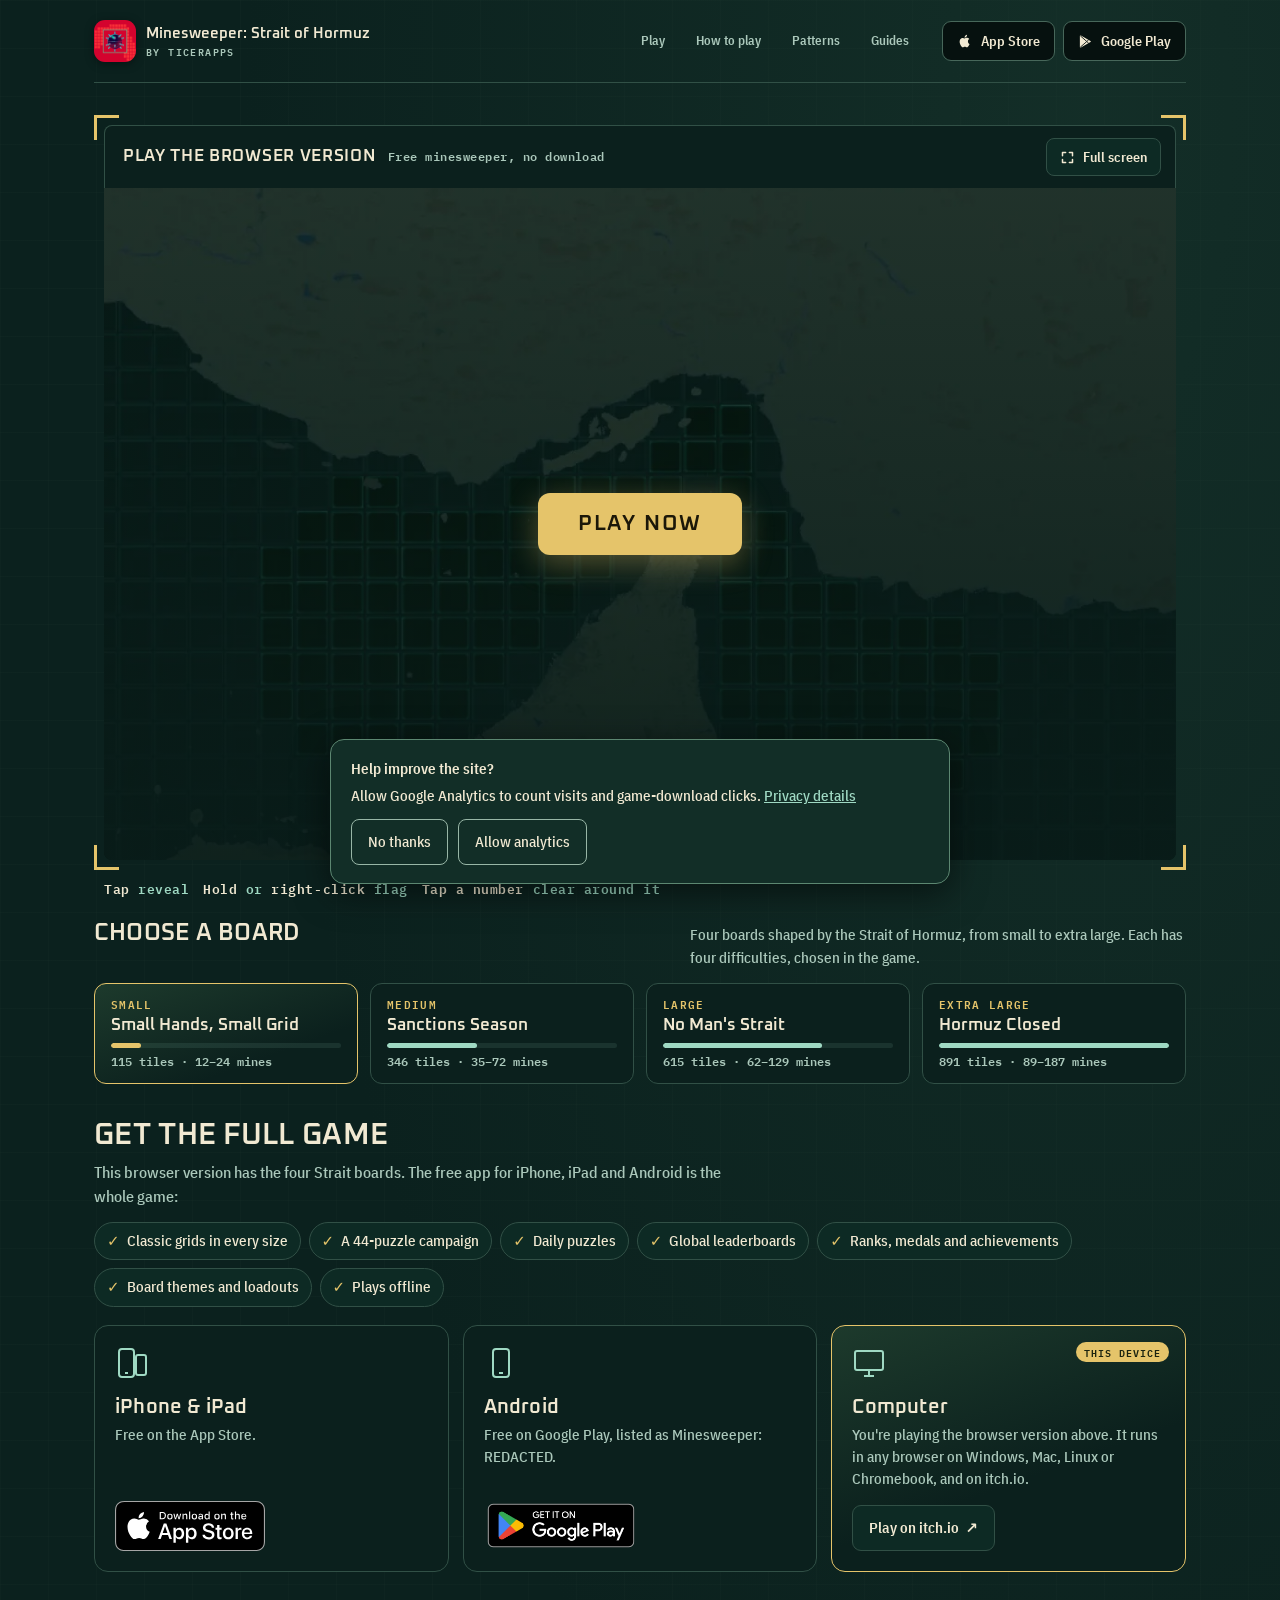
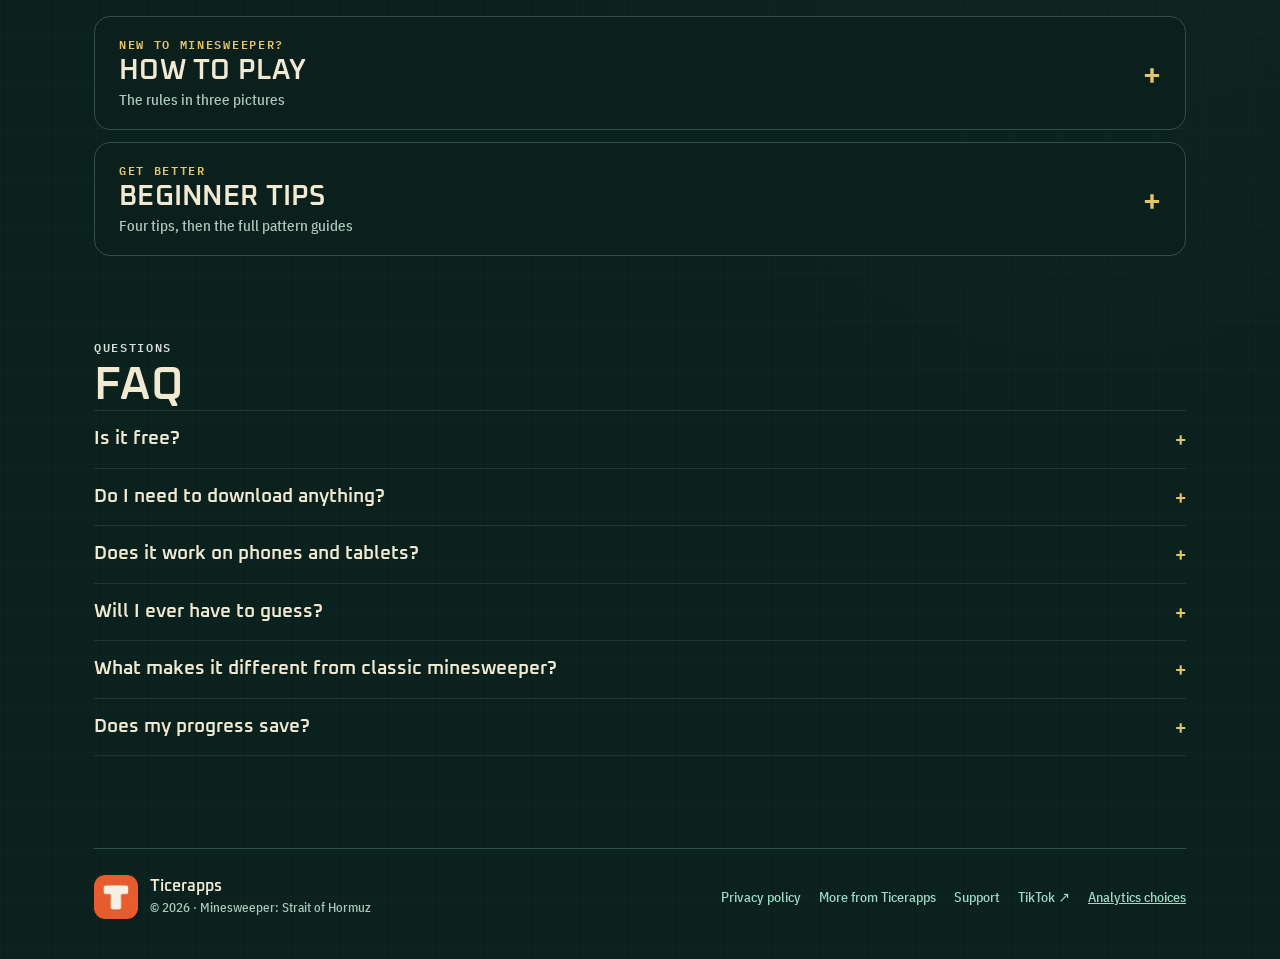
==== commit 494864a9: "Board picker under the game window Replace the plain "Boards:" link line with four cards (Small, Med" ====
--- a/index.html
+++ b/index.html
@@ -160,8 +160,21 @@
 .fs-link{flex:none;display:inline-flex;align-items:center;gap:8px;min-height:38px;padding:0 13px;border:1px solid var(--edge);border-radius:8px;background:#0d2a24;color:var(--cream)!important;text-decoration:none;font:600 14px var(--body)}
 .fs-link:hover{border-color:var(--mint)}
 .play-hero .under{margin-top:10px;padding-inline:10px;gap:6px 24px}
-.board-links{margin:0;font:500 13px/1.6 var(--mono);color:var(--ink-soft)}
-.board-links a{color:var(--cream)}
+.board-picker{margin-top:22px}
+.board-picker-head{display:flex;align-items:baseline;justify-content:space-between;gap:6px 24px;flex-wrap:wrap}
+.board-picker h2{font-size:clamp(20px,2.4vw,24px);margin:0}
+.board-picker-head p{margin:0;color:var(--ink-soft);font-size:15px;max-width:62ch}
+.board-picker ul{list-style:none;padding:0;margin:14px 0 0;display:grid;grid-template-columns:repeat(4,minmax(0,1fr));gap:12px}
+.board-picker a{display:flex;flex-direction:column;gap:6px;height:100%;padding:14px 16px;border:1px solid var(--edge);border-radius:12px;background:var(--surface);color:var(--cream);text-decoration:none}
+.board-picker a:hover{border-color:var(--mint)}
+.board-picker a.is-current{border-color:var(--gold);background:linear-gradient(160deg,#1d3a2c,var(--surface) 70%)}
+.board-size{font:600 11px/1 var(--mono);letter-spacing:.12em;text-transform:uppercase;color:var(--gold)}
+.board-picker strong{font:600 17px/1.25 var(--display)}
+.board-meter{display:block;height:5px;border-radius:3px;background:#9fd9c31a;overflow:hidden;margin-top:auto}
+.board-meter i{display:block;height:100%;width:var(--fill);background:var(--mint);border-radius:3px}
+.board-picker a.is-current .board-meter i{background:var(--gold)}
+.board-meta{font:500 12px/1.3 var(--mono);color:var(--ink-soft)}
+@media(max-width:860px){.board-picker ul{grid-template-columns:repeat(2,minmax(0,1fr))}}
 section.devices{padding-block:36px 8px}
 .devices h2{font-size:clamp(24px,3vw,30px);margin:0}
 .app-extras{list-style:none;padding:0;margin:14px 0 0;display:flex;flex-wrap:wrap;gap:8px}
@@ -342,7 +355,15 @@
         </div>
         <div class="under">
           <div class="legend"><span><b>Tap</b> reveal</span><span><b>Hold</b> or <b>right-click</b> flag</span><span><b>Tap a number</b> clear around it</span></div>
-          <p class="board-links" id="boards">Boards: <a href="boards/small-hands/">Small Hands</a> · <a href="boards/sanctions-season/">Sanctions Season</a> · <a href="boards/no-mans-strait/">No Man's Strait</a> · <a href="boards/hormuz-closed/">Hormuz Closed</a></p>
+        </div>
+        <div class="board-picker" id="boards">
+          <div class="board-picker-head"><h2>Choose a board</h2><p>Four boards shaped by the Strait of Hormuz, from small to extra large. Each has four difficulties, chosen in the game.</p></div>
+          <ul>
+          <li><a href="boards/small-hands/" data-board="small-hands" style="--fill:13%"><span class="board-size">Small</span><strong>Small Hands, Small Grid</strong><span class="board-meter" aria-hidden="true"><i></i></span><span class="board-meta">115 tiles · 12–24 mines</span></a></li>
+          <li><a href="boards/sanctions-season/" data-board="sanctions-season" style="--fill:39%"><span class="board-size">Medium</span><strong>Sanctions Season</strong><span class="board-meter" aria-hidden="true"><i></i></span><span class="board-meta">346 tiles · 35–72 mines</span></a></li>
+          <li><a href="boards/no-mans-strait/" data-board="no-mans-strait" style="--fill:69%"><span class="board-size">Large</span><strong>No Man's Strait</strong><span class="board-meter" aria-hidden="true"><i></i></span><span class="board-meta">615 tiles · 62–129 mines</span></a></li>
+          <li><a href="boards/hormuz-closed/" data-board="hormuz-closed" style="--fill:100%"><span class="board-size">Extra large</span><strong>Hormuz Closed</strong><span class="board-meter" aria-hidden="true"><i></i></span><span class="board-meta">891 tiles · 89–187 mines</span></a></li>
+          </ul>
         </div>
       </div>
     </section>
@@ -467,6 +488,19 @@
     frame.appendChild(game);if(poster)poster.remove();
   }
   btn.addEventListener('click',start);
+  // Board cards load that board in the window; their links stay for search and new tabs.
+  var cards=document.querySelectorAll('.board-picker a[data-board]');
+  function markBoard(slug){cards.forEach(function(c){var on=c.dataset.board===slug;c.classList.toggle('is-current',on);if(on)c.setAttribute('aria-current','true');else c.removeAttribute('aria-current');});}
+  markBoard(pass.get('board')||'small-hands');
+  cards.forEach(function(card){card.addEventListener('click',function(e){
+    if(e.metaKey||e.ctrlKey||e.shiftKey||e.button!==0)return;
+    e.preventDefault();
+    pass=new URLSearchParams();pass.set('board',card.dataset.board);q='?'+pass;fs.href='/play/'+q;
+    markBoard(card.dataset.board);
+    var game=frame.querySelector('iframe');
+    if(game)game.src='/play/'+q;else start();
+    try{frame.scrollIntoView({block:'center',behavior:'smooth'});}catch(err){}
+  });});
   if(location.hash==='#play-now')start();
   // Full screen: enlarge this window where the browser allows it (the game keeps
   // its place); otherwise (iPhone) follow the link to the standalone game page.
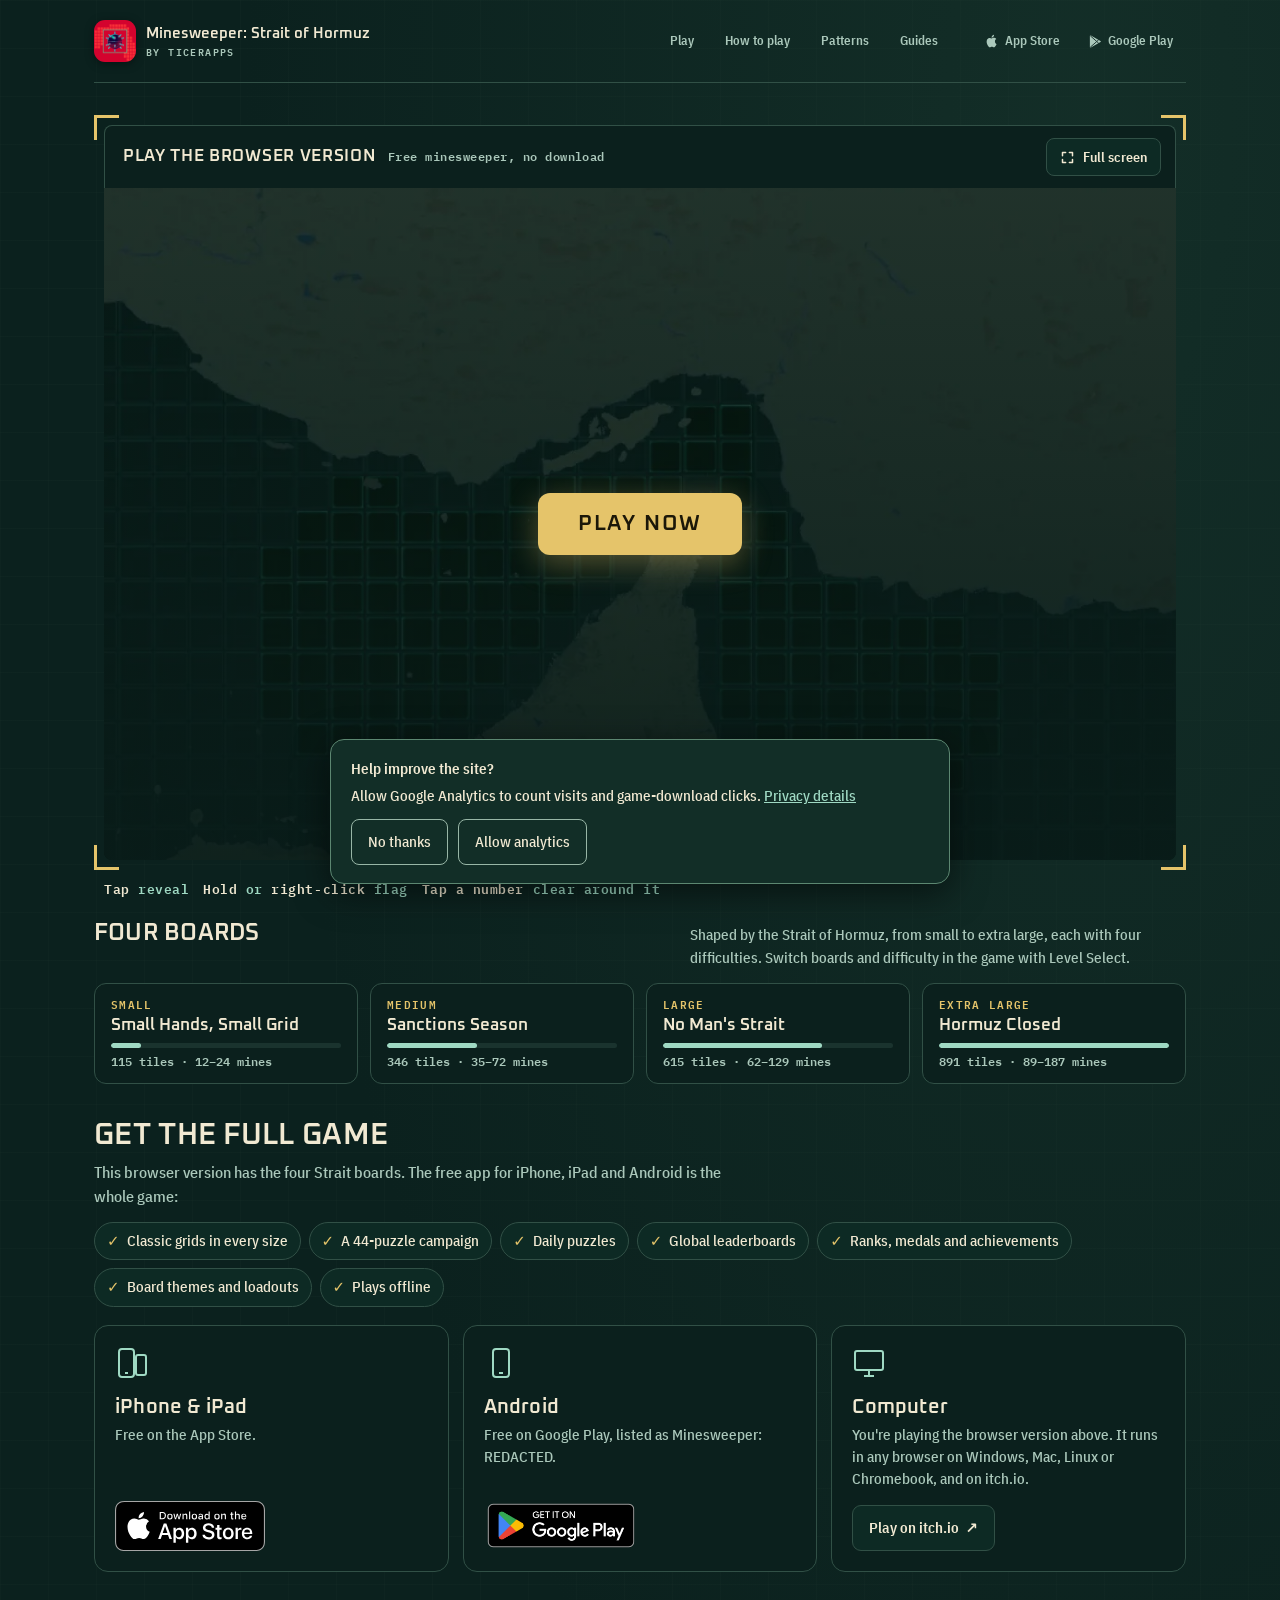
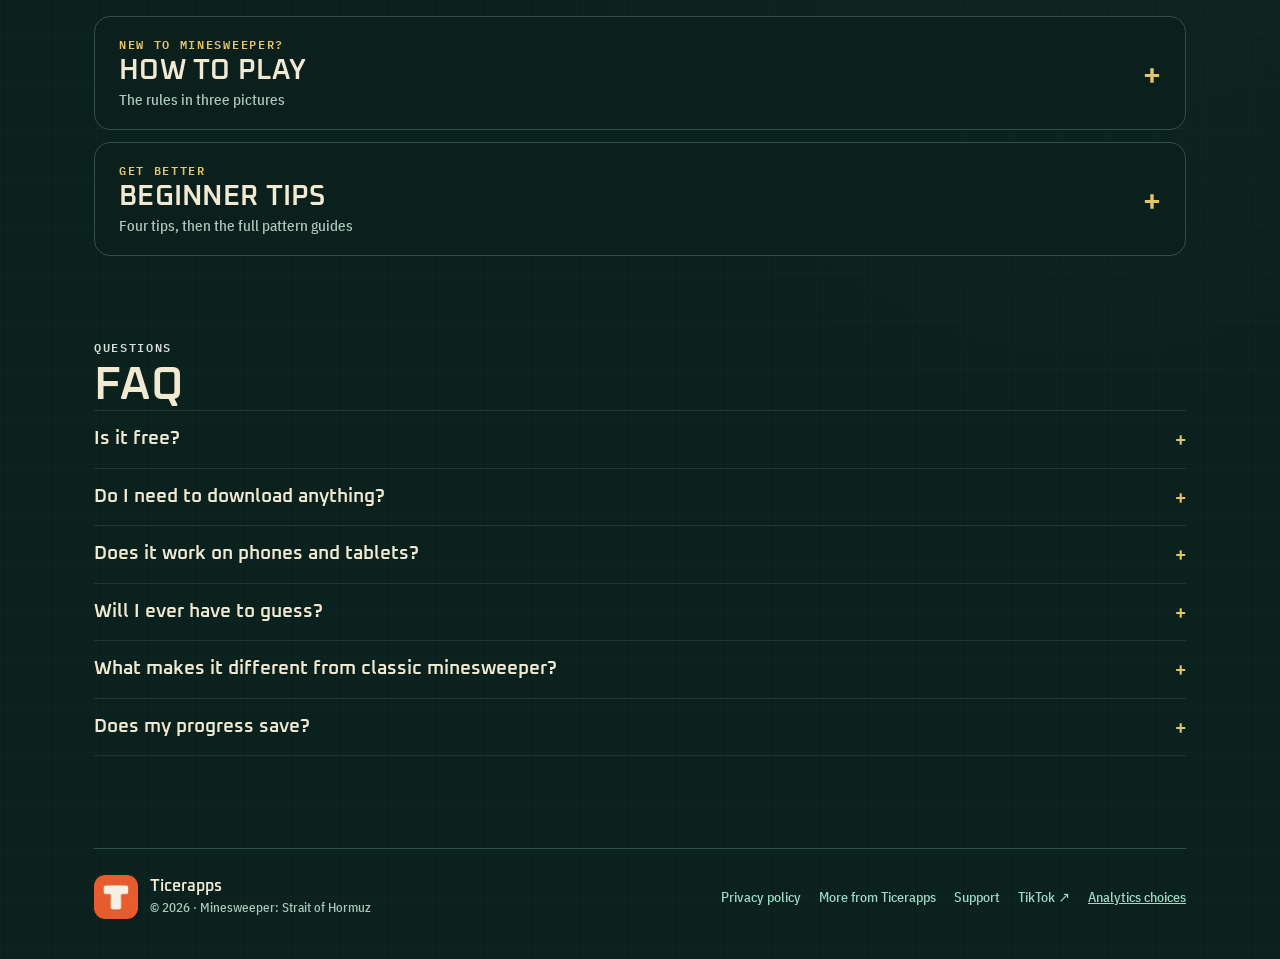
==== commit 1d94b35f: "Plain store links in the header, info-only board cards, no device highlight The header's App Store a" ====
--- a/index.html
+++ b/index.html
@@ -165,14 +165,11 @@
 .board-picker h2{font-size:clamp(20px,2.4vw,24px);margin:0}
 .board-picker-head p{margin:0;color:var(--ink-soft);font-size:15px;max-width:62ch}
 .board-picker ul{list-style:none;padding:0;margin:14px 0 0;display:grid;grid-template-columns:repeat(4,minmax(0,1fr));gap:12px}
-.board-picker a{display:flex;flex-direction:column;gap:6px;height:100%;padding:14px 16px;border:1px solid var(--edge);border-radius:12px;background:var(--surface);color:var(--cream);text-decoration:none}
-.board-picker a:hover{border-color:var(--mint)}
-.board-picker a.is-current{border-color:var(--gold);background:linear-gradient(160deg,#1d3a2c,var(--surface) 70%)}
+.board-picker li{display:flex;flex-direction:column;gap:6px;height:100%;padding:14px 16px;border:1px solid var(--edge);border-radius:12px;background:var(--surface);color:var(--cream);text-decoration:none}
 .board-size{font:600 11px/1 var(--mono);letter-spacing:.12em;text-transform:uppercase;color:var(--gold)}
-.board-picker strong{font:600 17px/1.25 var(--display)}
+.board-picker strong{color:var(--cream);font:600 17px/1.25 var(--display)}
 .board-meter{display:block;height:5px;border-radius:3px;background:#9fd9c31a;overflow:hidden;margin-top:auto}
 .board-meter i{display:block;height:100%;width:var(--fill);background:var(--mint);border-radius:3px}
-.board-picker a.is-current .board-meter i{background:var(--gold)}
 .board-meta{font:500 12px/1.3 var(--mono);color:var(--ink-soft)}
 @media(max-width:860px){.board-picker ul{grid-template-columns:repeat(2,minmax(0,1fr))}}
 section.devices{padding-block:36px 8px}
@@ -183,8 +180,6 @@
 .devices-lead{margin:8px 0 0;color:var(--ink-soft);font-size:16px;max-width:70ch}
 .device-cards{list-style:none;padding:0;margin:18px 0 0;display:grid;grid-template-columns:repeat(3,minmax(0,1fr));gap:14px}
 .device-cards li{position:relative;display:flex;flex-direction:column;align-items:flex-start;gap:6px;padding:20px;background:var(--surface);border:1px solid var(--edge);border-radius:14px}
-.device-cards li.is-you{border-color:var(--gold);background:linear-gradient(160deg,#1d3a2c,var(--surface) 60%)}
-.device-cards .you-pill{position:absolute;top:16px;right:16px;font:600 10px/1 var(--mono);letter-spacing:.1em;text-transform:uppercase;color:#1b230f;background:var(--gold);padding:5px 8px;border-radius:20px}
 .device-icon{color:var(--mint);margin-bottom:4px}
 .device-cards h3{font-size:20px;margin:0}
 .device-cards p{margin:0 0 10px;color:var(--ink-soft);font-size:15px;line-height:1.45}
@@ -311,16 +306,16 @@
 /* App store buttons in the shared header. Computers see both stores; an iPhone/iPad or an
    Android device sees only its own store, as one "Get the app" button next to the menu. */
 .site-header .brand{order:0}.site-nav{order:1}.header-apps{order:2}.menu-toggle{order:3}
-.header-apps{display:flex;gap:8px}
-.header-app{--btn-bg:#06110f;display:inline-flex;align-items:center;gap:8px;min-height:40px;padding:0 14px;border:1px solid #47675a;border-radius:9px;background:var(--btn-bg);color:var(--cream);text-decoration:none;font:600 14px/1.2 var(--body);white-space:nowrap}
-.header-app:hover{border-color:var(--mint)}.header-app svg{flex:none}
+.header-apps{display:flex;gap:2px}
+.header-app{--btn-bg:var(--bg);display:inline-flex;align-items:center;gap:5px;padding:10px 13px;border-radius:8px;color:var(--ink-soft);text-decoration:none;font:600 13px/1.4 var(--body);white-space:nowrap}
+.header-app:hover{background:#9fd9c310;color:var(--cream)}.header-app svg{flex:none}
 .header-app .lbl-app{display:none}
 .is-ios .header-app[data-store="android"],.is-android .header-app[data-store="ios"]{display:none}
-.is-ios .header-app,.is-android .header-app{--btn-bg:var(--gold);background:var(--gold);border-color:var(--gold);color:#1b230f}
+.is-ios .header-app,.is-android .header-app{--btn-bg:var(--gold);background:var(--gold);color:#1b230f;min-height:40px;padding:0 13px}
 .is-ios .header-app .lbl-store,.is-android .header-app .lbl-store{display:none}
 .is-ios .header-app .lbl-app,.is-android .header-app .lbl-app{display:inline}
-@media(max-width:800px){.header-apps{order:1}.menu-toggle{order:2}.site-nav{order:3}.header-app{padding:0 12px;font-size:13px}}
-@media(max-width:580px){html:not(.is-ios):not(.is-android) .header-app span{display:none}html:not(.is-ios):not(.is-android) .header-app{padding:0 11px}}
+@media(max-width:800px){.header-apps{order:1}.menu-toggle{order:2}.site-nav{order:3}}
+@media(max-width:580px){html:not(.is-ios):not(.is-android) .header-app span{display:none}html:not(.is-ios):not(.is-android) .header-app{padding:10px}}
 /* Ticerapps logo in the shared footer. */
 .footer-brand{display:inline-flex;align-items:center;gap:12px;text-decoration:none!important;color:var(--cream)}
 .footer-brand img{width:44px;height:44px;border-radius:11px;flex:none}
@@ -357,12 +352,12 @@
           <div class="legend"><span><b>Tap</b> reveal</span><span><b>Hold</b> or <b>right-click</b> flag</span><span><b>Tap a number</b> clear around it</span></div>
         </div>
         <div class="board-picker" id="boards">
-          <div class="board-picker-head"><h2>Choose a board</h2><p>Four boards shaped by the Strait of Hormuz, from small to extra large. Each has four difficulties, chosen in the game.</p></div>
+          <div class="board-picker-head"><h2>Four boards</h2><p>Shaped by the Strait of Hormuz, from small to extra large, each with four difficulties. Switch boards and difficulty in the game with Level Select.</p></div>
           <ul>
-          <li><a href="boards/small-hands/" data-board="small-hands" style="--fill:13%"><span class="board-size">Small</span><strong>Small Hands, Small Grid</strong><span class="board-meter" aria-hidden="true"><i></i></span><span class="board-meta">115 tiles · 12–24 mines</span></a></li>
-          <li><a href="boards/sanctions-season/" data-board="sanctions-season" style="--fill:39%"><span class="board-size">Medium</span><strong>Sanctions Season</strong><span class="board-meter" aria-hidden="true"><i></i></span><span class="board-meta">346 tiles · 35–72 mines</span></a></li>
-          <li><a href="boards/no-mans-strait/" data-board="no-mans-strait" style="--fill:69%"><span class="board-size">Large</span><strong>No Man's Strait</strong><span class="board-meter" aria-hidden="true"><i></i></span><span class="board-meta">615 tiles · 62–129 mines</span></a></li>
-          <li><a href="boards/hormuz-closed/" data-board="hormuz-closed" style="--fill:100%"><span class="board-size">Extra large</span><strong>Hormuz Closed</strong><span class="board-meter" aria-hidden="true"><i></i></span><span class="board-meta">891 tiles · 89–187 mines</span></a></li>
+          <li style="--fill:13%"><span class="board-size">Small</span><strong>Small Hands, Small Grid</strong><span class="board-meter" aria-hidden="true"><i></i></span><span class="board-meta">115 tiles · 12–24 mines</span></li>
+          <li style="--fill:39%"><span class="board-size">Medium</span><strong>Sanctions Season</strong><span class="board-meter" aria-hidden="true"><i></i></span><span class="board-meta">346 tiles · 35–72 mines</span></li>
+          <li style="--fill:69%"><span class="board-size">Large</span><strong>No Man's Strait</strong><span class="board-meter" aria-hidden="true"><i></i></span><span class="board-meta">615 tiles · 62–129 mines</span></li>
+          <li style="--fill:100%"><span class="board-size">Extra large</span><strong>Hormuz Closed</strong><span class="board-meter" aria-hidden="true"><i></i></span><span class="board-meta">891 tiles · 89–187 mines</span></li>
           </ul>
         </div>
       </div>
@@ -488,19 +483,6 @@
     frame.appendChild(game);if(poster)poster.remove();
   }
   btn.addEventListener('click',start);
-  // Board cards load that board in the window; their links stay for search and new tabs.
-  var cards=document.querySelectorAll('.board-picker a[data-board]');
-  function markBoard(slug){cards.forEach(function(c){var on=c.dataset.board===slug;c.classList.toggle('is-current',on);if(on)c.setAttribute('aria-current','true');else c.removeAttribute('aria-current');});}
-  markBoard(pass.get('board')||'small-hands');
-  cards.forEach(function(card){card.addEventListener('click',function(e){
-    if(e.metaKey||e.ctrlKey||e.shiftKey||e.button!==0)return;
-    e.preventDefault();
-    pass=new URLSearchParams();pass.set('board',card.dataset.board);q='?'+pass;fs.href='/play/'+q;
-    markBoard(card.dataset.board);
-    var game=frame.querySelector('iframe');
-    if(game)game.src='/play/'+q;else start();
-    try{frame.scrollIntoView({block:'center',behavior:'smooth'});}catch(err){}
-  });});
   if(location.hash==='#play-now')start();
   // Full screen: enlarge this window where the browser allows it (the game keeps
   // its place); otherwise (iPhone) follow the link to the standalone game page.
@@ -510,10 +492,6 @@
     e.preventDefault();start();
     try{var p=req.call(frame);if(p&&p.catch)p.catch(function(){location.href=fs.href;});}catch(err){location.href=fs.href;}
   });
-  // Mark the device card that matches this visitor's device.
-  var ua=navigator.userAgent||'',dev=/iPhone|iPad|iPod/.test(ua)||(/Macintosh/.test(ua)&&navigator.maxTouchPoints>1)?'ios':/Android/i.test(ua)?'android':'computer';
-  var card=document.querySelector('.device-cards [data-device="'+dev+'"]');
-  if(card){card.classList.add('is-you');var pill=document.createElement('span');pill.className='you-pill';pill.textContent='This device';card.appendChild(pill);}
   // Request a manual ad only as its slot approaches the visitor. Keep the
   // normal AdSense script/consent integration; avoid competing with the game.
   function requestAd(a){
